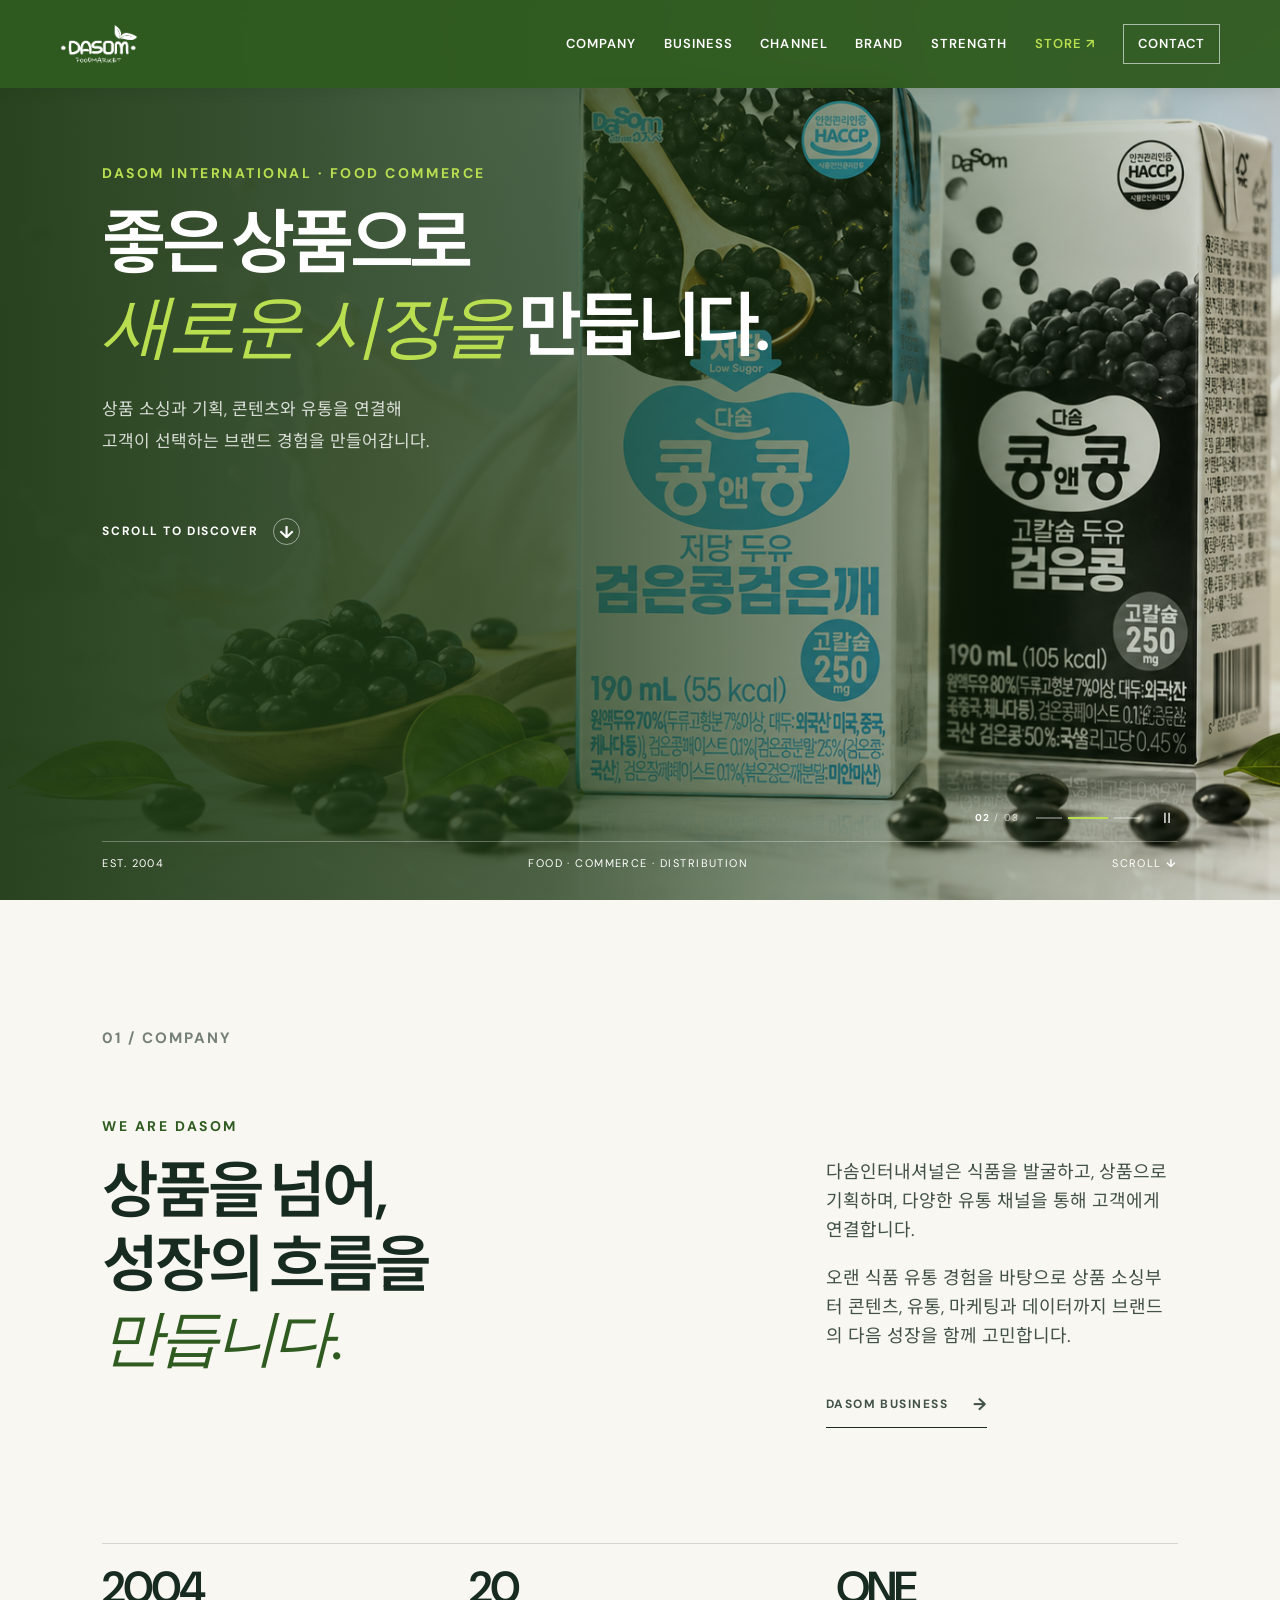
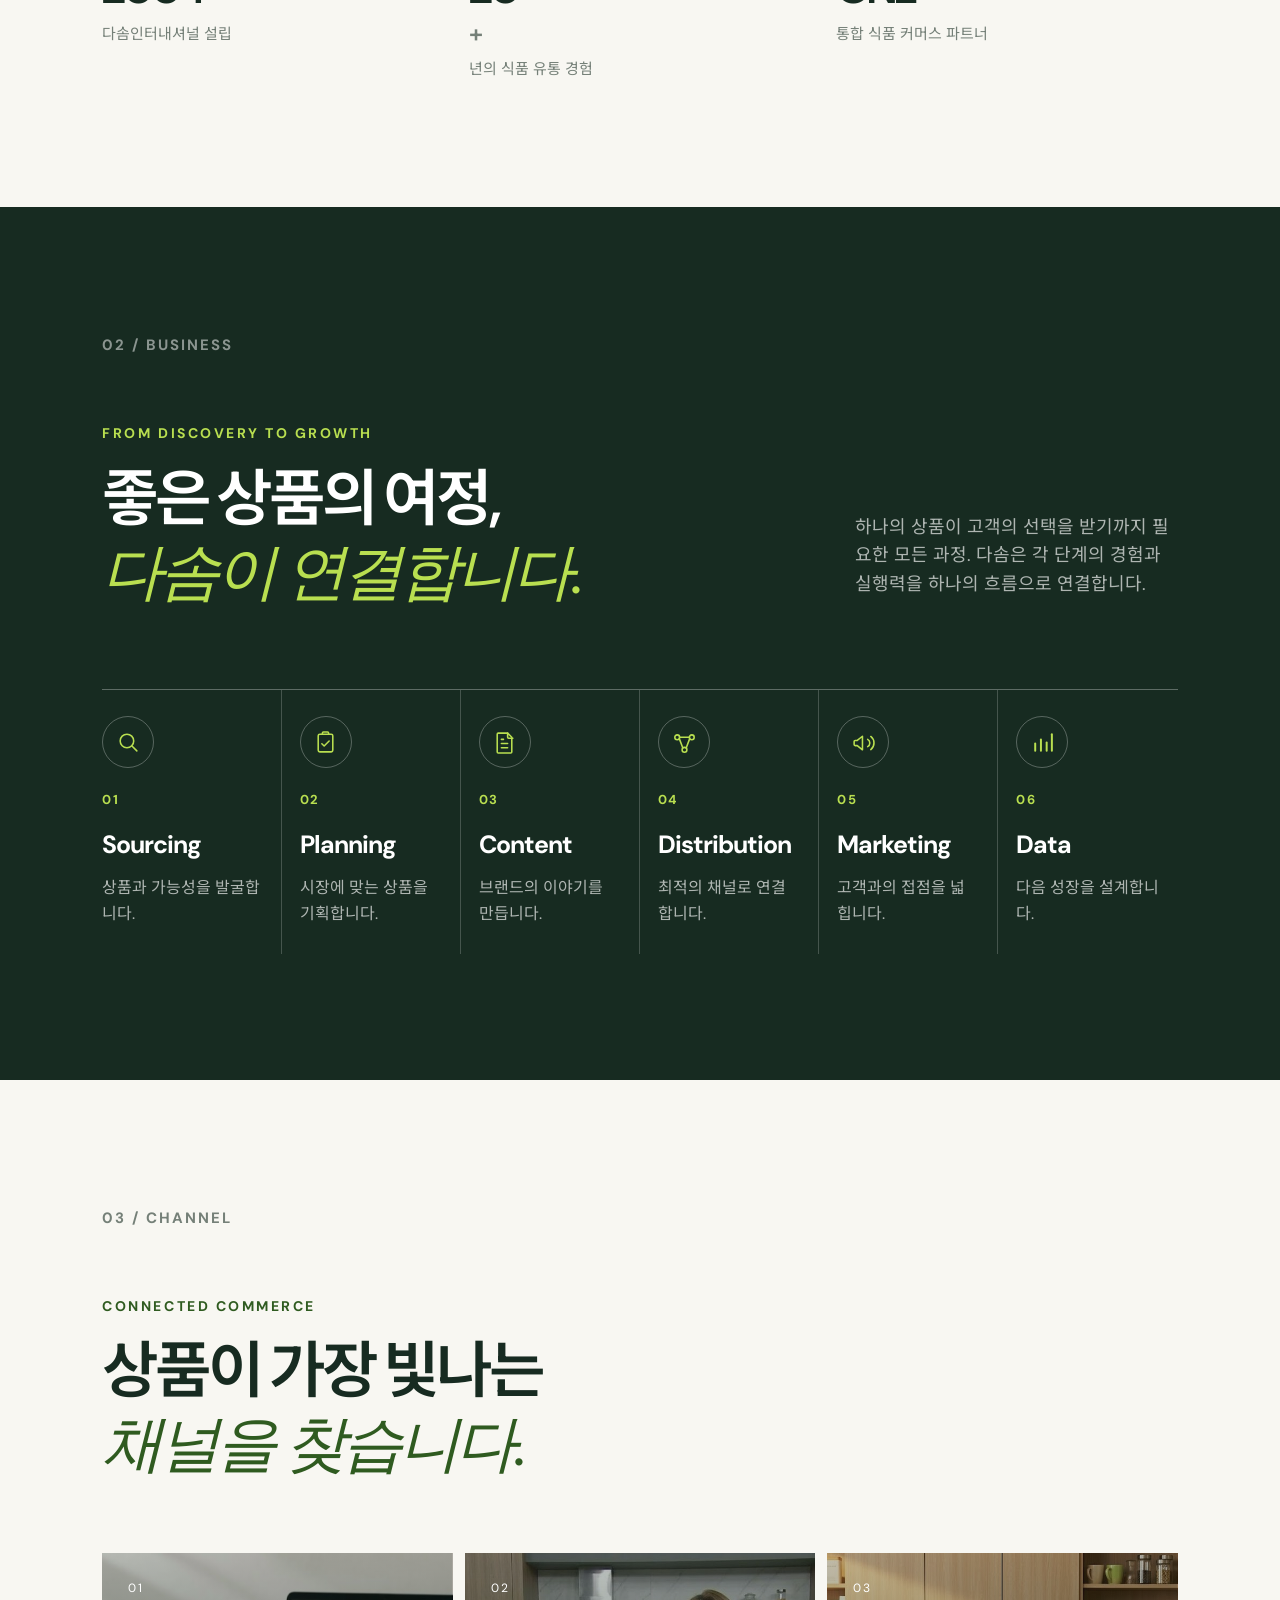
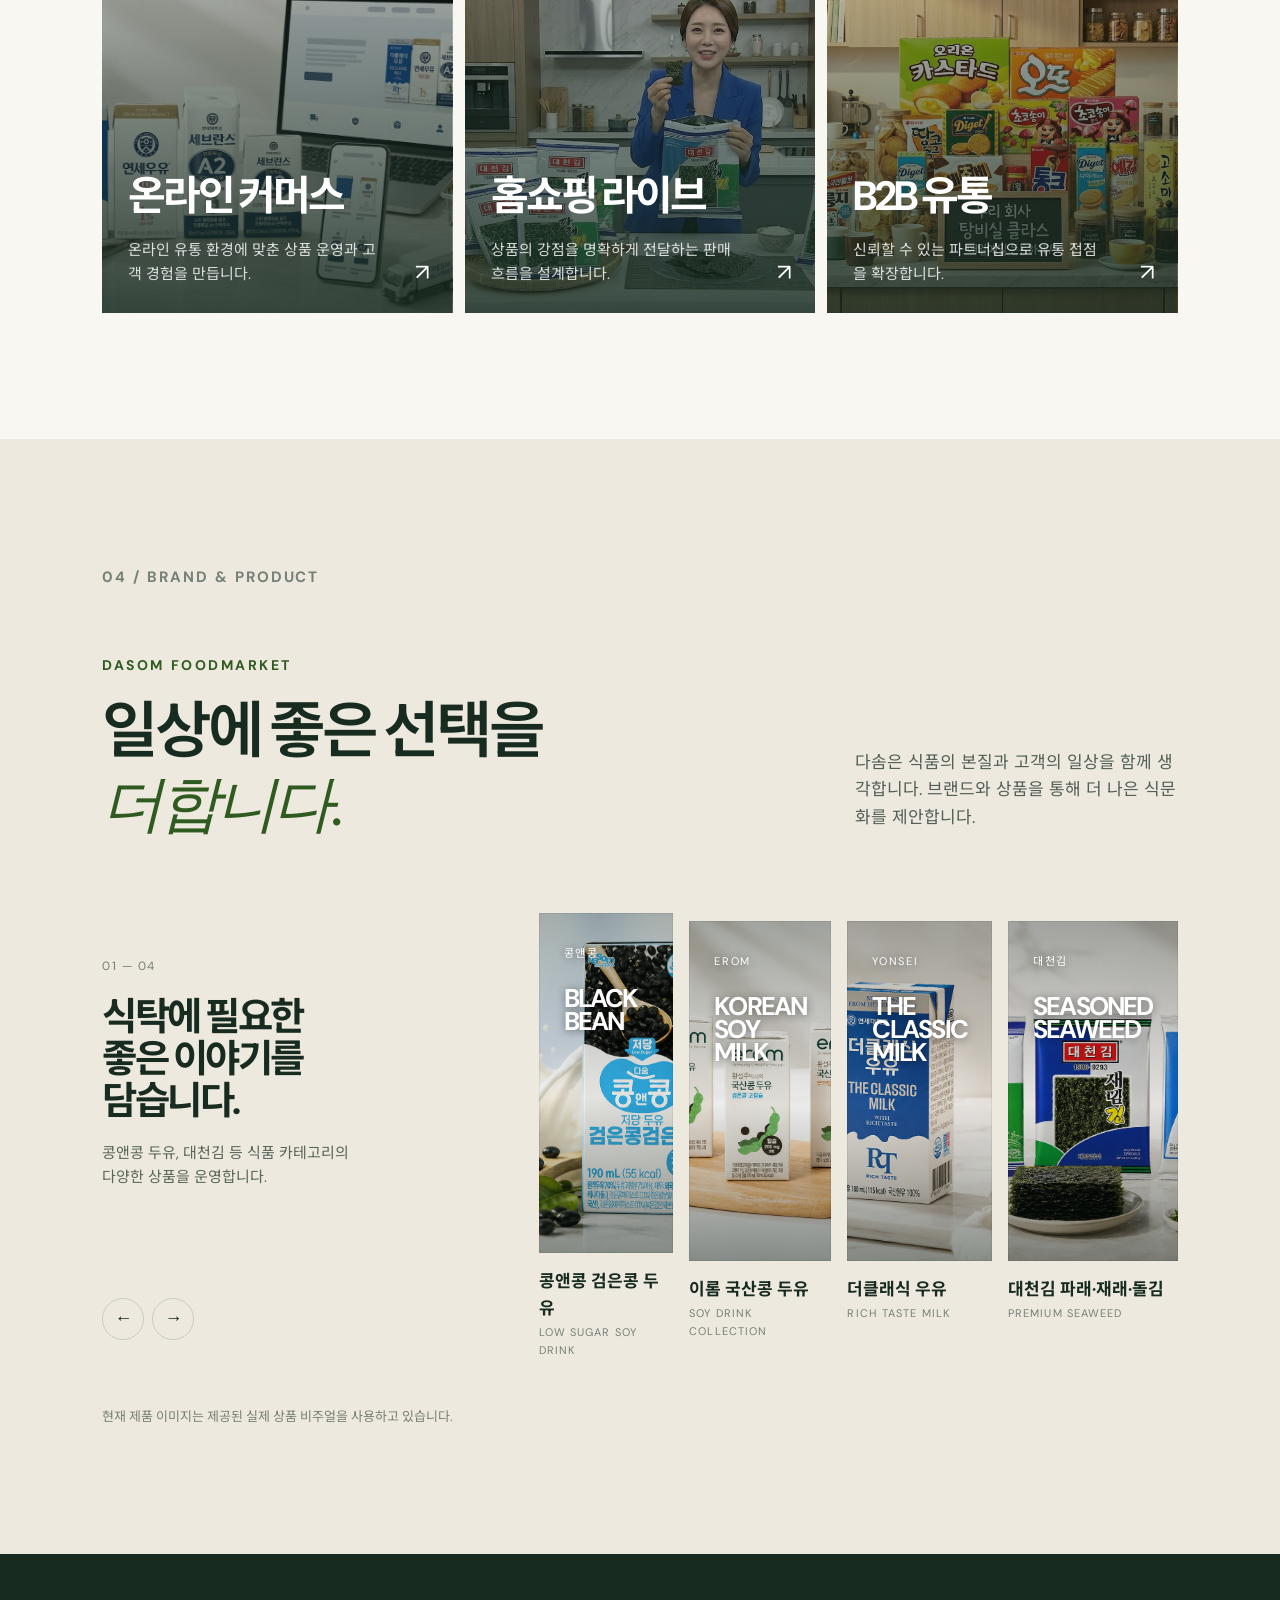
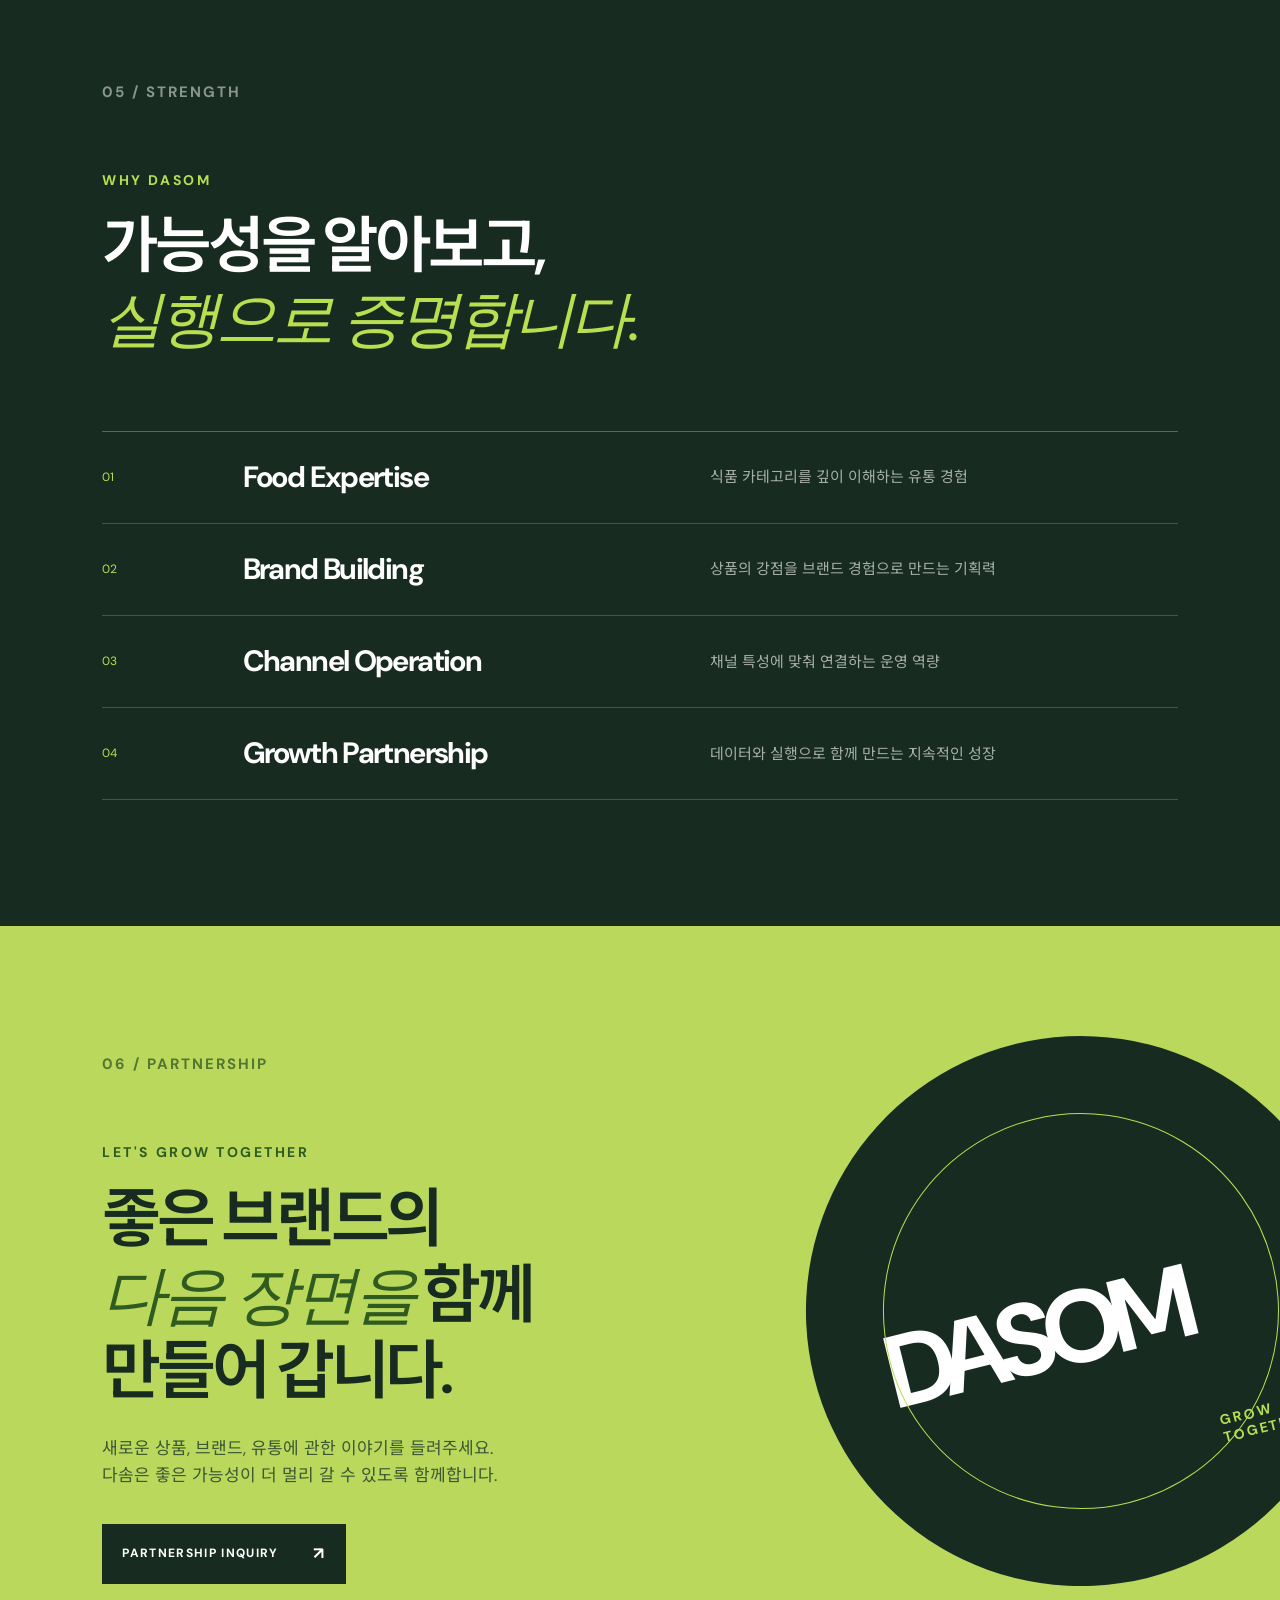
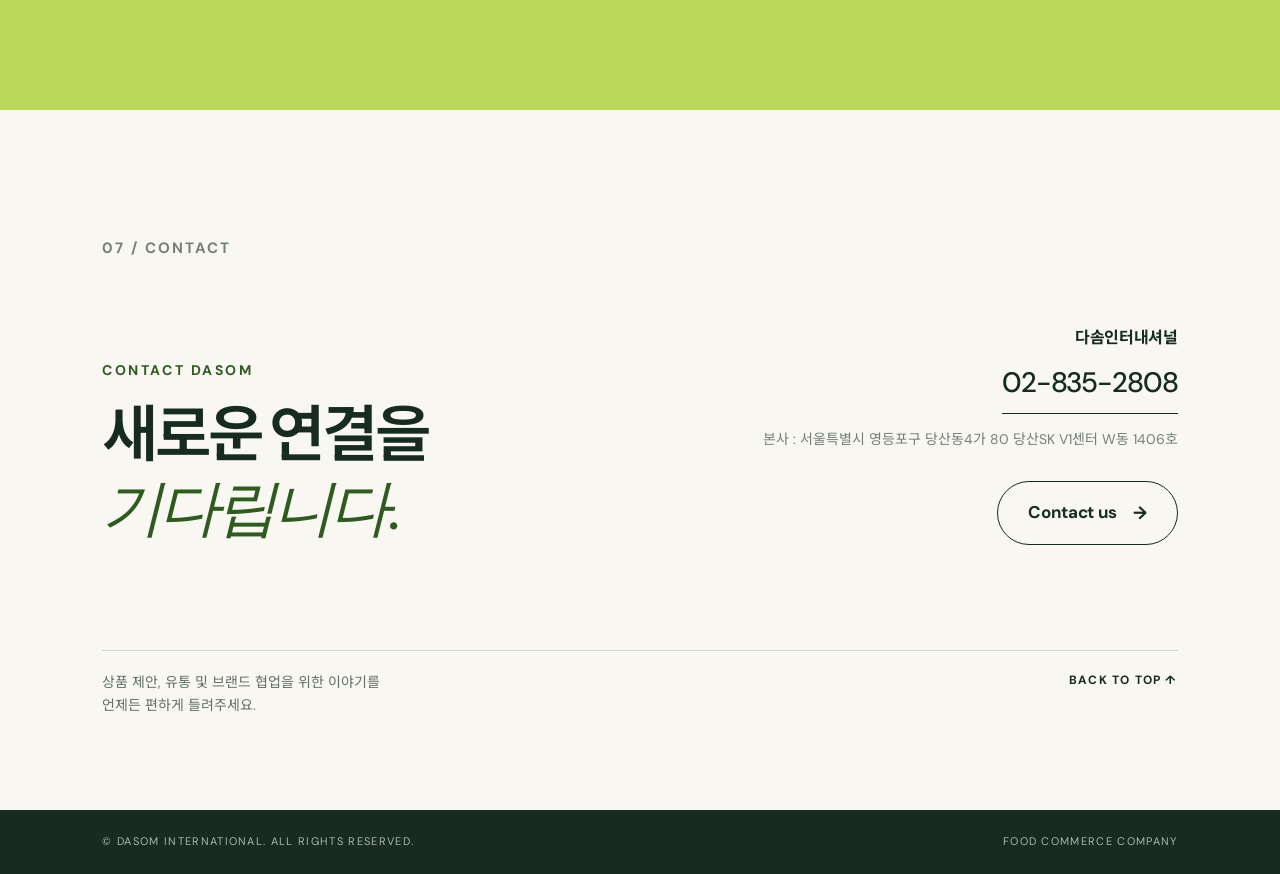
==== index.html @ e054a4c1 "Add files via upload" ====
<!doctype html>
<html lang="ko">
<head>
  <meta charset="utf-8">
  <meta name="viewport" content="width=device-width, initial-scale=1">
  <meta name="description" content="다솜인터내셔널 — 좋은 상품을 발견하고 더 큰 시장으로 연결합니다.">
  <title>DASOM INTERNATIONAL | Food Commerce</title>
  <link rel="preconnect" href="https://fonts.googleapis.com">
  <link rel="preconnect" href="https://fonts.gstatic.com" crossorigin>
  <link href="https://fonts.googleapis.com/css2?family=DM+Sans:wght@400;500;600;700&family=Noto+Sans+KR:wght@400;500;600;700;800&display=swap" rel="stylesheet">
  <link rel="stylesheet" href="styles.css">
  <link rel="stylesheet" href="header-fix.css">
</head>
<body>
  <a class="skip" href="#main">본문으로 바로가기</a>
  <header class="site-header" id="top">
    <a class="logo" href="#top" aria-label="DASOM FOODMARKET 홈">
      <img class="logo-img logo-default" src="assets/images/logo-white.png" alt="DASOM FOODMARKET">
      <img class="logo-img logo-scrolled" src="assets/images/logo-color.png" alt="DASOM FOODMARKET">
    </a>
    <button class="menu-toggle" aria-expanded="false" aria-controls="menu"><span></span><span></span><span></span><span class="sr-only">메뉴 열기</span></button>
    <nav id="menu" class="nav" aria-label="주요 메뉴">
      <a href="#company">COMPANY</a><a href="#business">BUSINESS</a><a href="#channel">CHANNEL</a><a href="#brand">BRAND</a><a href="#strength">STRENGTH</a><a href="https://smartstore.naver.com/dasomshop" target="_blank" rel="noopener noreferrer" class="nav-store">STORE ↗</a><a href="#contact" class="nav-contact">CONTACT</a>
    </nav>
  </header>

  <main id="main">
    <section class="hero" aria-labelledby="hero-title">
      <div class="hero-slides" aria-hidden="true">
        <div class="hero-slide active slide-one"></div>
        <div class="hero-slide slide-two"></div>
        <div class="hero-slide slide-three"></div>
      </div>
      <div class="hero-copy">
        <p class="eyebrow light">DASOM INTERNATIONAL · FOOD COMMERCE</p>
        <h1 id="hero-title">좋은 상품을 발견하고<br><em>더 큰 시장으로</em> 연결합니다.</h1>
        <p class="hero-description">상품의 가능성을 찾는 순간부터, 브랜드가 고객을 만나는 순간까지.<br>다솜인터내셔널은 식품 유통의 모든 과정을 함께 설계합니다.</p>
        <a class="round-link" href="#company">SCROLL TO DISCOVER <span>↓</span></a>
      </div>
<!--      
<div class="hero-visual" aria-hidden="true">
        <div class="sun"></div><div class="arch arch-one"></div><div class="arch arch-two"></div>
        <div class="package package-tall"><small>DASOM</small><strong>GOOD<br>FOOD</strong><i></i></div>
        <div class="package package-short"><small>FOOD MARKET</small><strong>DISCOVER<br>MORE</strong></div>
        <div class="leaf leaf-one"></div><div class="leaf leaf-two"></div>
      </div>

-->

      <div class="hero-footer"><span>EST. 2004</span><span>FOOD · COMMERCE · DISTRIBUTION</span><span>SCROLL <b>↓</b></span></div>
      <div class="hero-controls" aria-label="히어로 이미지 제어"><span class="hero-count"><b>01</b> / 03</span><div class="hero-dots"><button class="hero-dot active" aria-label="첫 번째 히어로 보기" aria-current="true"></button><button class="hero-dot" aria-label="두 번째 히어로 보기"></button><button class="hero-dot" aria-label="세 번째 히어로 보기"></button></div><button class="hero-pause" aria-label="자동 전환 일시정지">Ⅱ</button></div>
    </section>

    <section class="company section" id="company">
      <div class="section-label">01 / COMPANY</div>
      <div class="company-grid">
        <div><p class="eyebrow">WE ARE DASOM</p><h2>상품을 넘어,<br>성장의 흐름을<br><em>만듭니다.</em></h2></div>
        <div class="company-text"><p>다솜인터내셔널은 식품을 발굴하고, 상품으로 기획하며, 다양한 유통 채널을 통해 고객에게 연결합니다.</p><p>오랜 식품 유통 경험을 바탕으로 상품 소싱부터 콘텐츠, 유통, 마케팅과 데이터까지 브랜드의 다음 성장을 함께 고민합니다.</p><a class="text-link" href="#business">DASOM BUSINESS <span>→</span></a></div>
      </div>
      <div class="company-stats"><div><strong>2004</strong><span>다솜인터내셔널 설립</span></div><div><strong>20<span>+</span></strong><span>년의 식품 유통 경험</span></div><div><strong>ONE</strong><span>통합 식품 커머스 파트너</span></div></div>
    </section>

    <section class="business section dark" id="business">
      <div class="section-label">02 / BUSINESS</div>
      <div class="business-head"><div><p class="eyebrow light">FROM DISCOVERY TO GROWTH</p><h2>좋은 상품의 여정,<br><em>다솜이 연결합니다.</em></h2></div><p>하나의 상품이 고객의 선택을 받기까지 필요한 모든 과정. 다솜은 각 단계의 경험과 실행력을 하나의 흐름으로 연결합니다.</p></div>
      <div class="flow" aria-label="다솜의 사업 프로세스">
        <article><span class="flow-icon" aria-hidden="true"><svg viewBox="0 0 24 24" fill="none" stroke="currentColor" stroke-width="1.5" stroke-linecap="round" stroke-linejoin="round"><circle cx="10.5" cy="10.5" r="6.5"/><line x1="20" y1="20" x2="15.3" y2="15.3"/></svg></span><b>01</b><h3>Sourcing</h3><p>상품과 가능성을 발굴합니다.</p></article>
        <article><span class="flow-icon" aria-hidden="true"><svg viewBox="0 0 24 24" fill="none" stroke="currentColor" stroke-width="1.5" stroke-linecap="round" stroke-linejoin="round"><rect x="5" y="4" width="14" height="17" rx="1.5"/><path d="M9 4V3a1 1 0 0 1 1-1h4a1 1 0 0 1 1 1v1"/><path d="M8.5 13.2 10.7 15.4 15.5 10.6"/></svg></span><b>02</b><h3>Planning</h3><p>시장에 맞는 상품을 기획합니다.</p></article>
        <article><span class="flow-icon" aria-hidden="true"><svg viewBox="0 0 24 24" fill="none" stroke="currentColor" stroke-width="1.5" stroke-linecap="round" stroke-linejoin="round"><path d="M6 3h9l4 4v14a1 1 0 0 1-1 1H6a1 1 0 0 1-1-1V4a1 1 0 0 1 1-1z"/><path d="M15 3v4a1 1 0 0 0 1 1h4M9 13h6M9 17h6M9 9h2"/></svg></span><b>03</b><h3>Content</h3><p>브랜드의 이야기를 만듭니다.</p></article>
        <article><span class="flow-icon" aria-hidden="true"><svg viewBox="0 0 24 24" fill="none" stroke="currentColor" stroke-width="1.5" stroke-linecap="round" stroke-linejoin="round"><circle cx="5" cy="7" r="2.3"/><circle cx="19" cy="7" r="2.3"/><circle cx="12" cy="19" r="2.3"/><path d="M7 8.3 10.3 17M17 8.3 13.7 17M7.3 7h9.4"/></svg></span><b>04</b><h3>Distribution</h3><p>최적의 채널로 연결합니다.</p></article>
        <article><span class="flow-icon" aria-hidden="true"><svg viewBox="0 0 24 24" fill="none" stroke="currentColor" stroke-width="1.5" stroke-linecap="round" stroke-linejoin="round"><path d="M3 11v3a1 1 0 0 0 1 1h2l5 4V6L6 10H4a1 1 0 0 0-1 1z"/><path d="M16 9a4 4 0 0 1 0 7"/><path d="M19 6.2a8 8 0 0 1 0 12.6"/></svg></span><b>05</b><h3>Marketing</h3><p>고객과의 접점을 넓힙니다.</p></article>
        <article><span class="flow-icon" aria-hidden="true"><svg viewBox="0 0 24 24" fill="none" stroke="currentColor" stroke-width="1.9" stroke-linecap="round" stroke-linejoin="round"><line x1="5" y1="20" x2="5" y2="13"/><line x1="10.5" y1="20" x2="10.5" y2="9"/><line x1="16" y1="20" x2="16" y2="12"/><line x1="21" y1="20" x2="21" y2="4"/></svg></span><b>06</b><h3>Data</h3><p>다음 성장을 설계합니다.</p></article>
      </div>
    </section>

    <section class="channel section" id="channel">
      <div class="section-label">03 / CHANNEL</div>
      <div class="channel-intro"><p class="eyebrow">CONNECTED COMMERCE</p><h2>상품이 가장 빛나는<br><em>채널을 찾습니다.</em></h2></div>
      <div class="channel-grid"><article class="channel-card card-green"><span>01</span><h3>온라인 커머스</h3><p>온라인 유통 환경에 맞춘 상품 운영과 고객 경험을 만듭니다.</p><i>↗</i></article><article class="channel-card card-cream"><span>02</span><h3>홈쇼핑 라이브</h3><p>상품의 강점을 명확하게 전달하는 판매 흐름을 설계합니다.</p><i>↗</i></article><article class="channel-card card-ink"><span>03</span><h3>B2B 유통</h3><p>신뢰할 수 있는 파트너십으로 유통 접점을 확장합니다.</p><i>↗</i></article></div>
    </section>

    <section class="brand section" id="brand">
      <div class="section-label">04 / BRAND & PRODUCT</div>
      <div class="brand-heading"><div><p class="eyebrow">DASOM FOODMARKET</p><h2>일상에 좋은 선택을<br><em>더합니다.</em></h2></div><p>다솜은 식품의 본질과 고객의 일상을 함께 생각합니다. 브랜드와 상품을 통해 더 나은 식문화를 제안합니다.</p></div>
      <div class="product-stage">
        <div class="product-copy"><span class="product-number">01 — 04</span><h3>식탁에 필요한<br>좋은 이야기를<br>담습니다.</h3><p>콩앤콩 두유, 대천김 등 식품 카테고리의 다양한 상품을 운영합니다.</p><a class="store-link" href="https://smartstore.naver.com/dasomshop" target="_blank" rel="noopener noreferrer">다솜 스마트스토어 바로가기 <span>↗</span></a><div class="stage-controls"><button class="stage-prev" aria-label="이전 상품">←</button><button class="stage-next" aria-label="다음 상품">→</button></div></div>
        <div class="products" aria-live="polite"><article class="product-item active"><div class="product-art soy"><span>콩앤콩</span><b>BLACK<br>BEAN</b><i></i></div><h4>콩앤콩 검은콩 두유</h4><p>LOW SUGAR SOY DRINK</p></article><article class="product-item"><div class="product-art erom-product"><span>EROM</span><b>KOREAN<br>SOY MILK</b><i></i></div><h4>이롬 국산콩 두유</h4><p>SOY DRINK COLLECTION</p></article><article class="product-item"><div class="product-art milk-product"><span>YONSEI</span><b>THE<br>CLASSIC MILK</b><i></i></div><h4>더클래식 우유</h4><p>RICH TASTE MILK</p></article><article class="product-item"><div class="product-art gim-product"><span>대천김</span><b>SEASONED<br>SEAWEED</b><i></i></div><h4>대천김 파래·재래·돌김</h4><p>PREMIUM SEAWEED</p></article></div>
      </div>
      <p class="asset-note">현재 제품 이미지는 제공된 실제 상품 비주얼을 사용하고 있습니다.</p>
    </section>

    <section class="strength section dark" id="strength">
      <div class="section-label">05 / STRENGTH</div>
      <div class="strength-top"><p class="eyebrow light">WHY DASOM</p><h2>가능성을 알아보고,<br><em>실행으로 증명합니다.</em></h2></div>
      <div class="strength-list"><article><span>01</span><h3>Food Expertise</h3><p>식품 카테고리를 깊이 이해하는 유통 경험</p></article><article><span>02</span><h3>Brand Building</h3><p>상품의 강점을 브랜드 경험으로 만드는 기획력</p></article><article><span>03</span><h3>Channel Operation</h3><p>채널 특성에 맞춰 연결하는 운영 역량</p></article><article><span>04</span><h3>Growth Partnership</h3><p>데이터와 실행으로 함께 만드는 지속적인 성장</p></article></div>
    </section>

    <section class="partnership section" id="partnership">
      <div class="section-label">06 / PARTNERSHIP</div>
      <div class="partnership-inner"><p class="eyebrow">LET'S GROW TOGETHER</p><h2>좋은 브랜드의<br><em>다음 장면을</em> 함께<br>만들어 갑니다.</h2><p>새로운 상품, 브랜드, 유통에 관한 이야기를 들려주세요.<br>다솜은 좋은 가능성이 더 멀리 갈 수 있도록 함께합니다.</p><a class="button" href="contact.html">PARTNERSHIP INQUIRY <span>↗</span></a></div>
      <div class="partner-orb" aria-hidden="true"><span>DASOM</span><i></i><b>GROW<br>TOGETHER</b></div>
    </section>

    <section class="contact section" id="contact">
      <div class="section-label">07 / CONTACT</div>
      <div class="contact-main"><div><p class="eyebrow">CONTACT DASOM</p><h2>새로운 연결을<br><em>기다립니다.</em></h2></div><div class="contact-details"><p class="contact-company">다솜인터내셔널</p><a class="contact-email" href="tel:0283528808">02-835-2808</a><p class="contact-address">본사 : 서울특별시 영등포구 당산동4가 80 당산SK V1센터 W동 1406호</p><a href="contact.html" class="contact-cta">Contact us <span>→</span></a></div></div>
      <div class="contact-bottom"><p>상품 제안, 유통 및 브랜드 협업을 위한 이야기를<br>언제든 편하게 들려주세요.</p><a href="#top" class="back-top">BACK TO TOP ↑</a></div>
    </section>
  </main>
  <footer><span>© DASOM INTERNATIONAL. ALL RIGHTS RESERVED.</span><span>FOOD COMMERCE COMPANY</span></footer>
  <script src="script.js"></script>
</body>
</html>
---- styles.css ----
:root {
  --ink: #172b21;
  --green: #2f5b20;
  --lime: #b9df50;
  --sand: #ede8dc;
  --paper: #f8f7f2;
  --cream: #d9d0b9;
  --muted: #758078;
  --line: rgba(23,43,33,.16);
  --font: 'DM Sans','Noto Sans KR',sans-serif
}
* {
  box-sizing: border-box
}
html {
  scroll-behavior: smooth
}
body {
  margin: 0;
  background: var(--paper);
  color: var(--ink);
  font-family: var(--font);
  font-size: 17px;
  line-height: 1.6
}
a {
  color: inherit;
  text-decoration: none
}
.skip {
  position: fixed;
  left: -999px
}
.skip:focus {
  left: 12px;
  top: 12px;
  z-index: 100;
  background: #fff;
  padding: 10px
}
.site-header {
  height: 88px;
  display: flex;
  align-items: center;
  justify-content: space-between;
  padding: 0 4.7vw;
  position: absolute;
  z-index: 20;
  width: 100%;
  color: #fff
}
.logo {
  display: flex;
  gap: 9px;
  align-items: center;
  font-size: 11px;
  line-height: 1.05;
  letter-spacing: .15em;
  font-weight: 600
}
.logo b {
  font-size: 8px;
  letter-spacing: .16em
}
.logo-mark {
  display: grid;
  place-items: center;
  width: 30px;
  height: 30px;
  border: 1px solid currentColor;
  border-radius: 50%;
  font-size: 16px;
  font-family: Georgia,serif
}
.nav {
  display: flex;
  align-items: center;
  gap: 2.15vw;
  font-size: 13px;
  letter-spacing: .08em;
  font-weight: 600
}
.nav a {
  transition: opacity .2s
}
.nav a:hover {
  opacity: .6
}
.nav-contact {
  padding: 9px 14px;
  border: 1px solid rgba(255,255,255,.6)
}
.menu-toggle {
  display: none
}
.hero {
  min-height: 760px;
  height: 100vh;
  max-height: 930px;
  background: var(--green);
  color: #fff;
  position: relative;
  overflow: hidden;
  padding: clamp(130px,18vh,170px) 8vw 88px
}
.hero-copy {
  position: relative;
  z-index: 2
}
.eyebrow {
  font-size: 14px;
  letter-spacing: .18em;
  font-weight: 700;
  margin: 0 0 18px;
  color: var(--green)
}
.eyebrow.light {
  color: var(--lime)
}
h1,h2,h3,h4,p {
  margin-top: 0
}
h1 {
  font-size: clamp(46px,5.45vw,82px);
  line-height: 1.19;
  letter-spacing: -.065em;
  font-weight: 600;
  margin: 0 0 26px
}
h1 em,h2 em {
  font-family: Georgia,'Noto Serif KR',serif;
  font-weight: 400
}
h1 em {
  color: var(--lime)
}
.hero-description {
  font-size: 17px;
  line-height: 1.85;
  color: rgba(255,255,255,.8)
}
.round-link {
  display: inline-flex;
  gap: 15px;
  align-items: center;
  margin-top: 44px;
  font-size: 12px;
  letter-spacing: .13em;
  font-weight: 700
}
.round-link span {
  border: 1px solid rgba(255,255,255,.5);
  border-radius: 50%;
  width: 27px;
  height: 27px;
  display: grid;
  place-items: center;
  font-size: 17px
}
.hero-visual {
  position: absolute;
  width: min(55vw,760px);
  height: 100%;
  right: 1vw;
  top: 0
}
.sun {
  position: absolute;
  width: min(28vw,410px);
  aspect-ratio: 1;
  border-radius: 50%;
  background: var(--lime);
  right: 8%;
  top: 18%
}
.arch {
  position: absolute;
  border: 1px solid rgba(255,255,255,.22);
  width: min(44vw,600px);
  height: min(44vw,600px);
  border-radius: 50%;
  right: -7%;
  top: 21%
}
.arch-two {
  width: min(31vw,430px);
  height: min(31vw,430px);
  right: 2%;
  top: 29%
}
.package {
  position: absolute;
  color: var(--ink);
  box-shadow: 20px 30px 45px rgba(10,30,19,.22);
  z-index: 3;
  transform: rotate(-7deg);
  overflow: hidden
}
.package small {
  display: block;
  font-size: 10px;
  letter-spacing: .12em;
  margin-bottom: 35px
}
.package strong {
  font-size: clamp(23px,2.4vw,38px);
  line-height: .92;
  letter-spacing: -.06em
}
.package-tall {
  width: clamp(160px,20vw,275px);
  height: clamp(290px,38vw,470px);
  background: #f3ebd8;
  right: 24%;
  top: 28%;
  padding: 32px;
  display: flex;
  flex-direction: column
}
.package-tall i {
  width: 160%;
  height: 34%;
  background: var(--lime);
  border-radius: 50%;
  position: absolute;
  bottom: -15%;
  left: -23%
}
.package-short {
  background: #d7bd86;
  width: clamp(150px,17vw,235px);
  height: clamp(190px,24vw,310px);
  right: 1%;
  bottom: 8%;
  padding: 24px;
  transform: rotate(10deg)
}
.leaf {
  position: absolute;
  background: #1f3d15;
  width: 110px;
  height: 55px;
  border-radius: 100% 0 100% 0;
  z-index: 4
}
.leaf-one {
  right: 42%;
  bottom: 15%;
  transform: rotate(15deg)
}
.leaf-two {
  right: 8%;
  top: 21%;
  transform: rotate(145deg);
  width: 75px;
  height: 38px
}
.hero-footer {
  position: absolute;
  left: 8vw;
  right: 8vw;
  bottom: 27px;
  display: flex;
  justify-content: space-between;
  border-top: 1px solid rgba(255,255,255,.3);
  padding-top: 13px;
  font-size: 11px;
  letter-spacing: .13em;
  z-index: 5
}
.section {
  padding: 126px 8vw;
  position: relative
}
.section-label {
  font-size: 15px;
  letter-spacing: .13em;
  font-weight: 700;
  color: var(--muted);
  margin-bottom: 65px
}
.company-grid {
  display: grid;
  grid-template-columns: 1.1fr .65fr;
  gap: 10vw
}
.company h2,.business h2,.channel h2,.brand h2,.strength h2,.partnership h2,.contact h2 {
  font-size: clamp(42px,4.8vw,68px);
  line-height: 1.19;
  letter-spacing: -.065em;
  margin-bottom: 0;
  font-weight: 600
}
.company h2 em,.channel h2 em,.brand h2 em,.strength h2 em,.partnership h2 em,.contact h2 em {
  color: var(--green)
}
.company-text {
  padding-top: 43px;
  font-size: 18px;
  color: #435248
}
.company-text p {
  margin-bottom: 20px
}
.text-link {
  display: inline-flex;
  align-items: center;
  gap: 25px;
  margin-top: 20px;
  border-bottom: 1px solid var(--ink);
  padding-bottom: 9px;
  font-size: 12px;
  font-weight: 700;
  letter-spacing: .12em
}
.text-link span {
  font-size: 17px
}
.company-stats {
  display: grid;
  grid-template-columns: repeat(3,1fr);
  border-top: 1px solid var(--line);
  margin-top: 115px;
  padding-top: 22px;
  gap: 25px
}
.company-stats strong {
  display: block;
  font-size: clamp(32px,3.5vw,49px);
  letter-spacing: -.07em;
  line-height: 1;
  font-weight: 600
}
.company-stats strong span {
  font-size: .55em
}
.company-stats span {
  display: block;
  margin-top: 11px;
  color: var(--muted);
  font-size: 15px
}
.dark {
  background: var(--ink);
  color: #fff
}
.dark .section-label {
  color: rgba(255,255,255,.5)
}
.business-head {
  display: flex;
  justify-content: space-between;
  align-items: flex-end
}
.business h2,.strength h2 {
  color: #fff
}
.business h2 em,.strength h2 em {
  color: var(--lime)
}
.business-head>p {
  width: 30%;
  color: rgba(255,255,255,.65);
  margin: 0 0 10px;
  font-size: 18px
}
.flow {
  display: grid;
  grid-template-columns: repeat(6,1fr);
  margin-top: 80px;
  border-top: 1px solid rgba(255,255,255,.3)
}
.flow article {
  padding: 26px 18px 10px 0;
  border-right: 1px solid rgba(255,255,255,.2);
  min-height: 240px
}
.flow article+article {
  padding-left: 18px
}
.flow article:last-child {
  border: 0
}
.flow-icon {
  display: flex;
  align-items: center;
  justify-content: center;
  width: 52px;
  height: 52px;
  border: 1px solid rgba(255,255,255,.28);
  border-radius: 50%;
  color: var(--lime)
}
.flow-icon svg {
  width: 25px;
  height: 25px
}
.flow b {
  display: block;
  font-size: 13px;
  color: var(--lime);
  letter-spacing: .1em;
  margin-top: 22px
}
.flow h3 {
  font-size: 25px;
  margin: 14px 0 10px;
  letter-spacing: -.04em
}
.flow p {
  font-size: 16px;
  color: rgba(255,255,255,.65);
  line-height: 1.65
}
.channel-intro {
  margin-left: 0;
  }
.channel-grid {
  display: grid;
  grid-template-columns: 1fr 1fr 1fr;
  gap: 12px;
  margin-top: 72px
}
.channel-card {
  min-height: 360px;
  padding: 26px;
  display: flex;
  flex-direction: column;
  position: relative
}
.channel-card span {
  font-size: 12px;
  letter-spacing: .15em
}
.channel-card h3 {
  font-size: clamp(31px,3.2vw,44px);
  line-height: .94;
  letter-spacing: -.075em;
  margin: auto 0 22px
}
.channel-card p {
  font-size: 15px;
  line-height: 1.65;
  width: 85%;
  margin-bottom: 0
}
.channel-card i {
  font-style: normal;
  position: absolute;
  right: 24px;
  bottom: 22px;
  font-size: 23px
}
.card-green {
  background: var(--green);
  color: #fff
}
.card-cream {
  background: #d8caa9
}
.card-ink {
  background: #a8c4a0
}
.brand {
  background: #eee9de
}
.brand-heading {
  display: flex;
  justify-content: space-between;
  align-items: flex-end
}
.brand-heading>p {
  width: 30%;
  margin: 0 0 10px;
  color: #526058
}
.product-stage {
  display: grid;
  grid-template-columns: .72fr 1.28fr;
  gap: 6vw;
  margin-top: 80px
}
.product-copy {
  padding-top: 30px
}
.product-number {
  font-size: 12px;
  letter-spacing: .12em;
  color: var(--muted)
}
.product-copy h3 {
  font-size: clamp(29px,3vw,42px);
  letter-spacing: -.065em;
  line-height: 1.1;
  margin: 18px 0
}
.product-copy p {
  color: #59665c;
  font-size: 15px;
  max-width: 260px
}
.stage-controls {
  display: flex;
  gap: 8px;
  margin-top: 42px
}
.stage-controls button {
  background: transparent;
  border: 1px solid var(--line);
  width: 42px;
  height: 42px;
  border-radius: 50%;
  color: var(--ink);
  cursor: pointer;
  font-size: 18px
}
.products {
  display: grid;
  grid-template-columns: repeat(4,1fr);
  gap: 16px;
  align-items: start
}
.product-item {
  transition: opacity .3s,transform .3s
}
.product-art {
  height: 340px;
  padding: 25px;
  position: relative;
  overflow: hidden;
  box-shadow: inset 0 0 0 1px rgba(23,43,33,.08)
}
.product-art span {
  font-size: 11px;
  letter-spacing: .15em;
  position: relative;
  z-index: 2
}
.product-art b {
  display: block;
  position: relative;
  z-index: 2;
  font-size: clamp(20px,2vw,28px);
  letter-spacing: -.07em;
  line-height: .9;
  margin-top: 22px
}
.product-art i {
  position: absolute;
  width: 150%;
  aspect-ratio: 1;
  border-radius: 50%;
  bottom: -28%;
  left: -25%
}
.soy {
  background: #e9e2d2;
  color: #422a1a
}
.soy i {
  background: #4d2a1f
}
.seaweed {
  background: #d4e0bb;
  color: #173e29
}
.seaweed i {
  background: #2f5b20
}
.nut {
  background: #d5b37a;
  color: #4b3217
}
.nut i {
  background: #f3e5c6
}
.product-item h4 {
  font-size: 17px;
  margin: 15px 0 2px
}
.product-item p {
  font-size: 11px;
  letter-spacing: .1em;
  color: var(--muted);
  margin: 0
}
.asset-note {
  font-size: 13px;
  color: #778078;
  margin: 40px 0 0
}
.asset-note code {
  font-family: monospace
}
.strength-top {
  margin-left: 0
}
.strength-list {
  margin-top: 75px;
  border-top: 1px solid rgba(255,255,255,.28)
}
.strength-list article {
  display: grid;
  grid-template-columns: .3fr 1fr 1fr;
  align-items: center;
  padding: 22px 0;
  border-bottom: 1px solid rgba(255,255,255,.2)
}
.strength-list span {
  color: var(--lime);
  font-size: 12px
}
.strength-list h3 {
  font-size: clamp(24px,2.3vw,32px);
  margin: 0;
  letter-spacing: -.055em
}
.strength-list p {
  margin: 0;
  color: rgba(255,255,255,.62);
  font-size: 15px
}
.partnership {
  overflow: hidden;
  min-height: 680px;
  background: #b9d85c;
  padding-right: 45%;
  }
.partnership .section-label {
  color: #547630
}
.partnership-inner {
  position: relative;
  z-index: 2
}
.partnership h2 {
  font-size: clamp(46px,5vw,72px)
}
.partnership h2 em {
  color: #2f5b20
}
.partnership-inner>p:last-of-type {
  margin: 25px 0 35px;
  color: #3d5834
}
.button {
  display: inline-flex;
  gap: 35px;
  align-items: center;
  background: var(--ink);
  color: #fff;
  padding: 16px 20px;
  font-size: 12px;
  letter-spacing: .11em;
  font-weight: 700
}
.button span {
  font-size: 17px
}
.partner-orb {
  position: absolute;
  width: clamp(360px,43vw,650px);
  aspect-ratio: 1;
  right: -6%;
  top: 14%;
  border-radius: 50%;
  background: var(--ink);
  color: #fff;
  transform: rotate(-14deg)
}
.partner-orb span {
  font-size: clamp(55px,8vw,120px);
  letter-spacing: -.1em;
  position: absolute;
  top: 38%;
  left: 13%;
  font-weight: 700
}
.partner-orb i {
  position: absolute;
  border: 1px solid var(--lime);
  width: 72%;
  aspect-ratio: 1;
  border-radius: 50%;
  top: 14%;
  left: 14%
}
.partner-orb b {
  position: absolute;
  color: var(--lime);
  font-size: 14px;
  letter-spacing: .15em;
  right: 14%;
  bottom: 20%;
  line-height: 1.2
}
.contact {
  padding-bottom: 80px
}
.contact-main {
  display: flex;
  justify-content: space-between;
  align-items: flex-end
}
.contact-details {
  text-align: right
}
.contact-company {
  font-size: 16px;
  font-weight: 700;
  letter-spacing: -.02em;
  margin: 0 0 10px
}
.contact-company span {
  font-weight: 500;
  color: var(--muted)
}
.contact-email {
  display: inline-block;
  font-size: clamp(20px,2.2vw,30px);
  font-weight: 500;
  letter-spacing: -.04em;
  border-bottom: 1px solid var(--ink);
  padding-bottom: 8px
}
.contact-email span {
  margin-left: 14px
}
.contact-address {
  font-size: 14px;
  color: var(--muted);
  margin: 14px 0 0
}
.contact-cta {
  display: inline-flex;
  align-items: center;
  gap: 16px;
  margin-top: 30px;
  padding: 17px 30px;
  border: 1.5px solid var(--ink);
  border-radius: 999px;
  font-size: 17px;
  font-weight: 700;
  letter-spacing: -.01em;
  transition: background .2s, color .2s
}
.contact-cta span {
  font-size: 18px
}
.contact-cta:hover {
  background: var(--ink);
  color: #fff
}
.contact-bottom {
  display: flex;
  justify-content: space-between;
  border-top: 1px solid var(--line);
  padding-top: 20px;
  margin-top: 105px;
  font-size: 14px;
  color: #637067
}
.back-top {
  font-size: 12px;
  letter-spacing: .1em;
  font-weight: 700;
  color: var(--ink)
}
footer {
  display: flex;
  justify-content: space-between;
  padding: 23px 8vw;
  background: var(--ink);
  color: rgba(255,255,255,.65);
  font-size: 11px;
  letter-spacing: .12em
}

@media(max-width:760px) {
  .site-header {
    height: 70px;
    padding: 0 6vw
  }
  .nav {
    position: absolute;
    left: 0;
    right: 0;
    top: 70px;
    background: var(--ink);
    display: none;
    padding: 18px 6vw 25px;
    flex-direction: column;
    align-items: flex-start;
    gap: 15px
  }
  .nav.open {
    display: flex
  }
  .nav-contact {
    padding: 0;
    border: 0
  }
  .menu-toggle {
    display: flex;
    gap: 4px;
    flex-direction: column;
    border: 0;
    background: transparent;
    padding: 8px;
    color: #fff
  }
  .menu-toggle span:not(.sr-only) {
    width: 22px;
    height: 1px;
    background: currentColor
  }
  .hero {
    min-height: 700px;
    height: 760px;
    max-height: none;
    padding: 132px 6vw 70px
  }
  .hero h1 {
    font-size: 44px
  }
  .hero-description {
    font-size: 15px;
    max-width: 275px
  }
  .hero-visual {
    width: 96vw;
    right: -29vw;
    opacity: .96
  }
  .sun {
    width: 270px;
    right: 20%;
    top: 40%
  }
  .arch {
    width: 410px;
    height: 410px;
    right: -6%;
    top: 41%
  }
  .arch-two {
    width: 295px;
    height: 295px;
    right: 6%;
    top: 48%
  }
  .package-tall {
    width: 174px;
    height: 287px;
    right: 25%;
    top: 47%;
    padding: 24px
  }
  .package-tall small {
    margin-bottom: 23px
  }
  .package-short {
    width: 130px;
    height: 190px;
    bottom: 4%;
    right: 2%;
    padding: 18px
  }
  .leaf-one {
    bottom: 11%;
    right: 45%
  }
  .hero-footer span:nth-child(2) {
    display: none
  }
  .section {
    padding: 85px 6vw
  }
  .section-label {
    font-size: 13px;
    margin-bottom: 42px
  }
  .company-grid,.brand-heading,.business-head,.contact-main {
    display: block
  }
  .company h2,.business h2,.channel h2,.brand h2,.strength h2,.partnership h2,.contact h2 {
    font-size: 42px
  }
  .company-text {
    padding-top: 30px;
    font-size: 16px
  }
  .company-stats {
    margin-top: 65px;
    grid-template-columns: 1fr;
    gap: 20px
  }
  .company-stats div {
    border-bottom: 1px solid var(--line);
    padding-bottom: 17px
  }
  .business-head>p,.brand-heading>p {
    width: auto;
    margin: 30px 0 0;
    font-size: 15px
  }
  .flow {
    grid-template-columns: repeat(2,1fr);
    margin-top: 52px
  }
  .flow article {
    min-height: 150px;
    padding: 18px 12px 10px 0
  }
  .flow article:nth-child(2n) {
    border-right: 0;
    padding-left: 14px
  }
  .flow article+article {
    padding-left: 14px
  }
  .channel-intro,.strength-top {
    margin-left: 0
  }
  .channel-grid {
    grid-template-columns: 1fr;
    margin-top: 43px
  }
  .channel-card {
    min-height: 235px
  }
  .product-stage {
    grid-template-columns: 1fr;
    gap: 25px;
    margin-top: 48px
  }
  .product-copy {
    padding-top: 0
  }
  .stage-controls {
    margin-top: 22px
  }
  .products {
    grid-template-columns: 1fr;
    gap: 10px
  }
  .product-art {
    height: 300px;
    padding: 18px
  }
  .asset-note {
    line-height: 1.7
  }
  .strength-list {
    margin-top: 50px
  }
  .strength-list article {
    grid-template-columns: 35px 1fr;
    padding: 19px 0
  }
  .strength-list p {
    grid-column: 2;
    margin-top: 6px;
    font-size: 14px
  }
  .partnership {
    padding-right: 6vw;
    min-height: 650px
  }
  .partnership-inner {
    max-width: 360px
  }
  .partner-orb {
    width: 380px;
    right: -145px;
    top: auto;
    bottom: -133px;
    opacity: .95
  }
  .partner-orb span {
    font-size: 70px;
    top: 27%;
    left: 12%
  }
  .contact-details {
    text-align: left;
    margin-top: 38px
  }
  .contact-email {
    display: inline-block;
    margin-top: 0;
    font-size: 20px
  }
  .contact-bottom {
    display: block;
    margin-top: 65px
  }
  .back-top {
    display: block;
    margin-top: 25px
  }
  footer {
    padding: 20px 6vw;
    display: block;
    line-height: 1.9
  }
  footer span {
    display: block
  }
  .sr-only {
    position: absolute;
    width: 1px;
    height: 1px;
    overflow: hidden;
    clip: rect(0,0,0,0)
  }
  }
---- header-fix.css ----
/* Fixed navigation: loaded after styles.css to keep the header readable on every section. */
.site-header {
  position: fixed;
  top: 0;
  left: 0;
  background: rgba(47, 91, 32, .96);
  box-shadow: 0 2px 14px rgba(23, 43, 33, .12);
  backdrop-filter: blur(10px);
}

.site-header.scrolled {
  background: rgba(248, 247, 242, .97);
  color: var(--ink);
}

.logo { gap: 0; }
.logo-img { height: 40px; width: auto; display: block; }
.logo-scrolled { display: none; }
.site-header.scrolled .logo-default { display: none; }
.site-header.scrolled .logo-scrolled { display: block; }

.site-header.scrolled .nav-contact { border-color: var(--ink); }
.nav-store { color: var(--lime); }
.site-header.scrolled .nav-store { color: var(--green); }
.store-link { display:inline-flex; align-items:center; gap:18px; margin-top:20px; padding-bottom:7px; border-bottom:1px solid var(--ink); font-size:10px; font-weight:700; letter-spacing:.08em; }
.store-link span { font-size:15px; }
.section { scroll-margin-top: 88px; }

@media (max-width: 760px) {
  .logo-img { height: 32px; }
  .site-header { height: 70px; }
  .site-header.scrolled .nav { background: var(--paper); }
  .site-header.scrolled .nav-contact { border-color: transparent; }
  .nav-store { color:var(--lime); }
  .menu-toggle { color: currentColor; }
  .section { scroll-margin-top: 70px; }
}

/* Hero carousel and motion. Uses the supplied images in assets/images. */
.hero-slides { position:absolute; inset:0; z-index:0; overflow:hidden; }
.hero-slide { position:absolute; inset:0; opacity:0; transform:scale(1.06); transition:opacity .85s ease,transform 6.5s ease; background-position:center; background-size:cover; }
.hero-slide.active { opacity:1; transform:scale(1); }
.slide-one { background-image:linear-gradient(90deg,rgba(47,91,32,.96) 0%,rgba(47,91,32,.82) 43%,rgba(47,91,32,.13) 100%),url('assets/images/hero-01.jpG'); }
.slide-two { background-image:linear-gradient(90deg,rgba(29,57,20,.95) 0%,rgba(29,57,20,.78) 43%,rgba(29,57,20,.12) 100%),url('assets/images/beannbean.png'); }
.slide-three { background-image:linear-gradient(90deg,rgba(47,91,32,.95) 0%,rgba(47,91,32,.78) 43%,rgba(47,91,32,.13) 100%),url('assets/images/hero-03.jpg'); }
.hero-visual { display:none; }
.product-art { background-position:center; background-size:cover; color:#fff; isolation:isolate; }
.product-art::before { content:''; position:absolute; inset:0; z-index:1; background:linear-gradient(180deg,rgba(10,23,16,.35),rgba(10,23,16,.06) 54%,rgba(10,23,16,.48)); }
.product-art span,.product-art b { text-shadow:0 1px 8px rgba(0,0,0,.45); }
.product-art i { display:none; }
.soy { background-image:url('assets/images/beannbean.png'); }
.erom-product { background-image:url('assets/images/erom.png'); }
.milk-product { background-image:url('assets/images/hero-01.jpG'); }
.gim-product { background-image:url('assets/images/daechonkim.jpg'); background-position:center 30%; }
.card-ink { overflow:hidden; background-image:linear-gradient(180deg,rgba(23,43,33,.25),rgba(23,43,33,.83)),url('assets/images/orion.jpg'); background-size:cover; background-position:center; color:#fff; }
.card-ink p { color:rgba(255,255,255,.82); }
.card-green { overflow:hidden; background-image:linear-gradient(180deg,rgba(23,43,33,.3),rgba(23,43,33,.86)),url('assets/images/online-commerce.jpg'); background-size:cover; background-position:center; }
.card-green p { color:rgba(255,255,255,.82); }
.card-cream { overflow:hidden; background-image:linear-gradient(180deg,rgba(23,43,33,.28),rgba(23,43,33,.85)),url('assets/images/home-shopping.jpg'); background-size:cover; background-position:center top; color:#fff; }
.card-cream p { color:rgba(255,255,255,.82); }
.hero-copy { transition:opacity .45s ease,transform .45s ease; }
.hero-copy.is-changing { opacity:0; transform:translateY(16px); }
.hero-copy .hero-description,.hero-copy .round-link { animation:heroTextIn .8s both; }
.hero-copy .hero-description { animation-delay:.12s; }
.hero-copy .round-link { animation-delay:.22s; }
.hero-visual { animation:heroVisualFloat 5.5s ease-in-out infinite; }
.hero-controls { position:absolute; z-index:6; bottom:67px; right:8vw; display:flex; align-items:center; gap:16px; font-size:10px; letter-spacing:.13em; }
.hero-count { color:rgba(255,255,255,.65); }.hero-count b { color:#fff; }
.hero-dots { display:flex; gap:6px; }.hero-dots button { padding:0; border:0; width:26px; height:2px; background:rgba(255,255,255,.35); cursor:pointer; transition:background .2s,width .2s; }.hero-dots button.active { width:40px; background:var(--lime); }
.hero-pause { border:0; background:transparent; color:#fff; cursor:pointer; font:inherit; font-size:14px; padding:4px; }
@keyframes heroTextIn { from { opacity:0; transform:translateY(22px); } to { opacity:1; transform:translateY(0); } }
@keyframes heroVisualFloat { 50% { transform:translateY(-12px); } }
@media (max-width:760px) { .hero-controls { right:6vw; bottom:55px; gap:10px; }.hero-dots button { width:16px; }.hero-dots button.active { width:28px; }.hero-visual { animation:none; } }
@media (prefers-reduced-motion:reduce) { .hero-slide,.hero-copy { transition:none; }.hero-copy h1,.hero-copy .hero-description,.hero-copy .round-link,.hero-visual { animation:none; } }

/* Typing reveal for the hero headline. */
.type-ch { opacity:0; transition:opacity .05s linear; }
.type-ch.show { opacity:1; }
.type-caret { display:inline-block; width:2px; height:.82em; background:var(--lime); margin-left:3px; vertical-align:-.08em; animation:caretBlink .9s steps(1) infinite; }
@keyframes caretBlink { 50% { opacity:0; } }

/* Scroll reveal: content fades and lifts in as it enters view. */
.reveal { opacity:0; transform:translateY(26px); transition:opacity .7s cubic-bezier(.16,.84,.44,1), transform .7s cubic-bezier(.16,.84,.44,1); }
.reveal.is-visible { opacity:1; transform:translateY(0); }
@media (prefers-reduced-motion:reduce) { .type-caret { display:none; } .reveal { transition:none; opacity:1; transform:none; } }
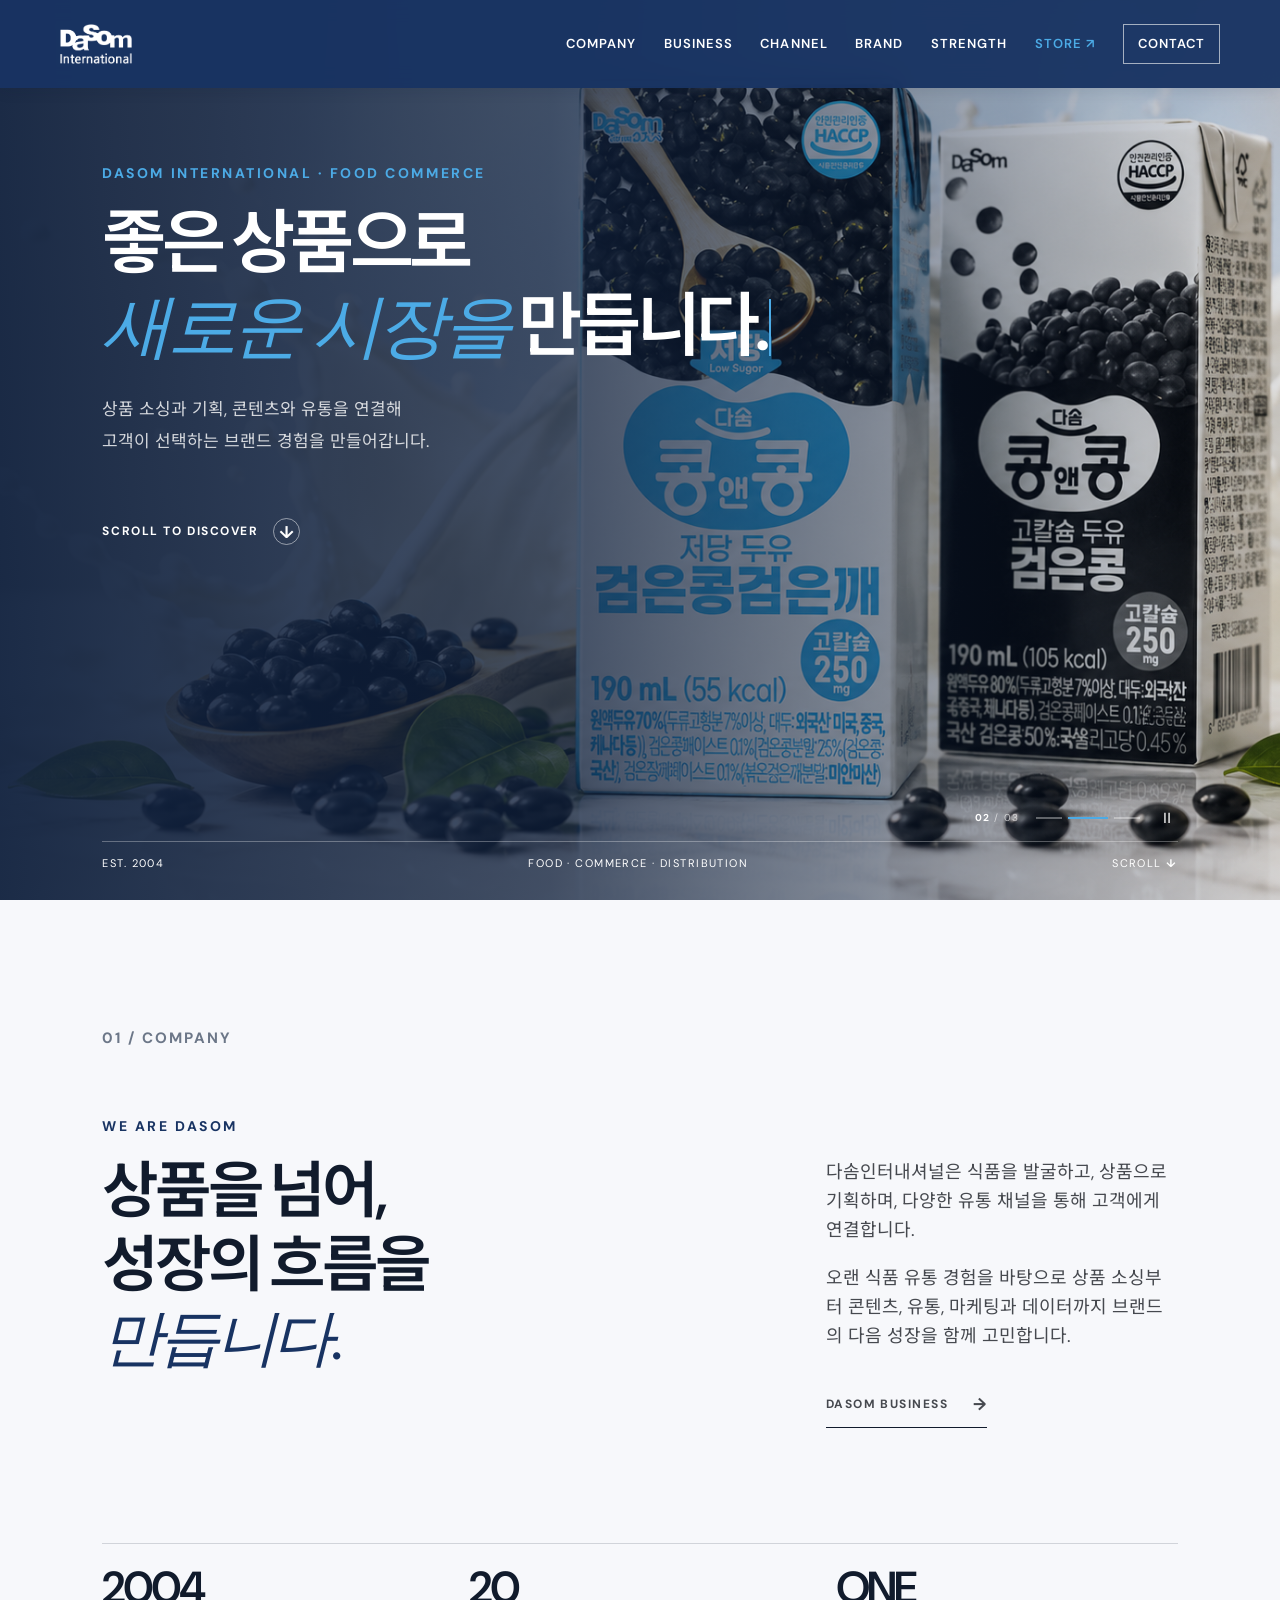
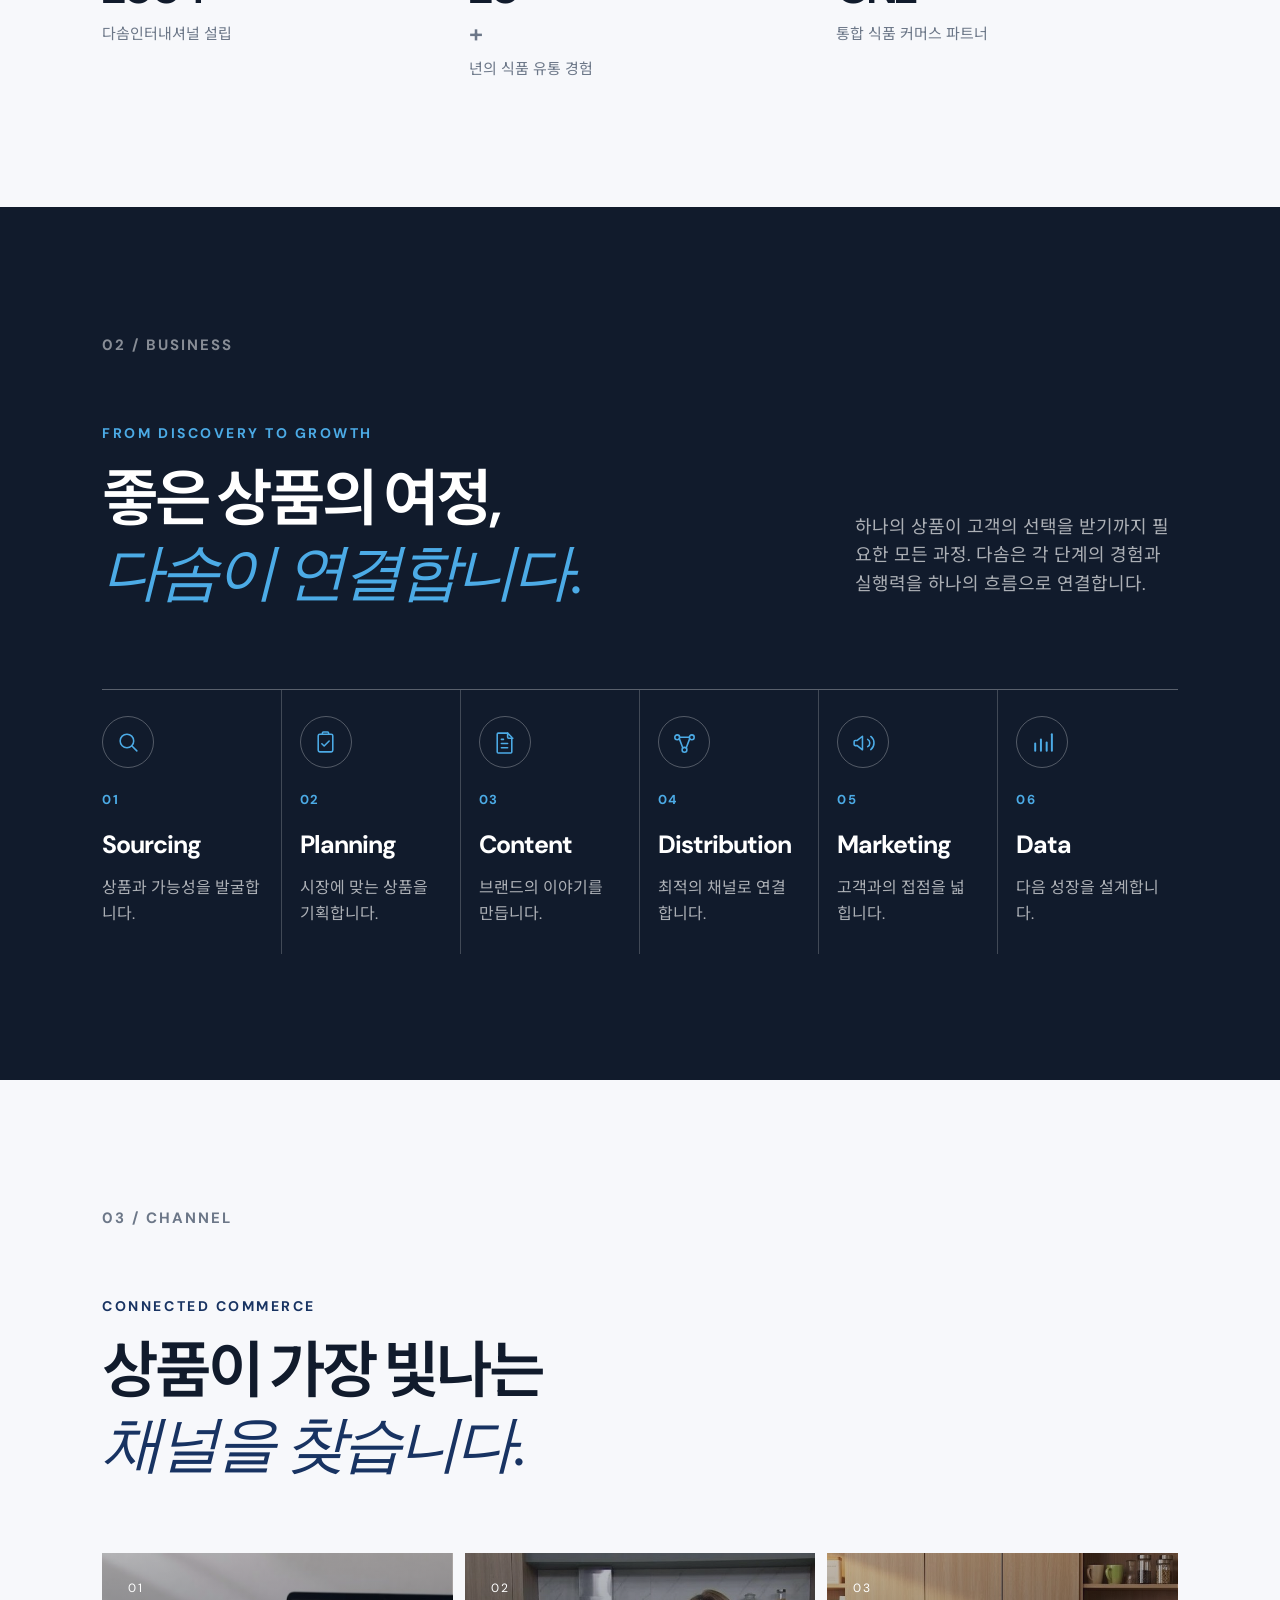
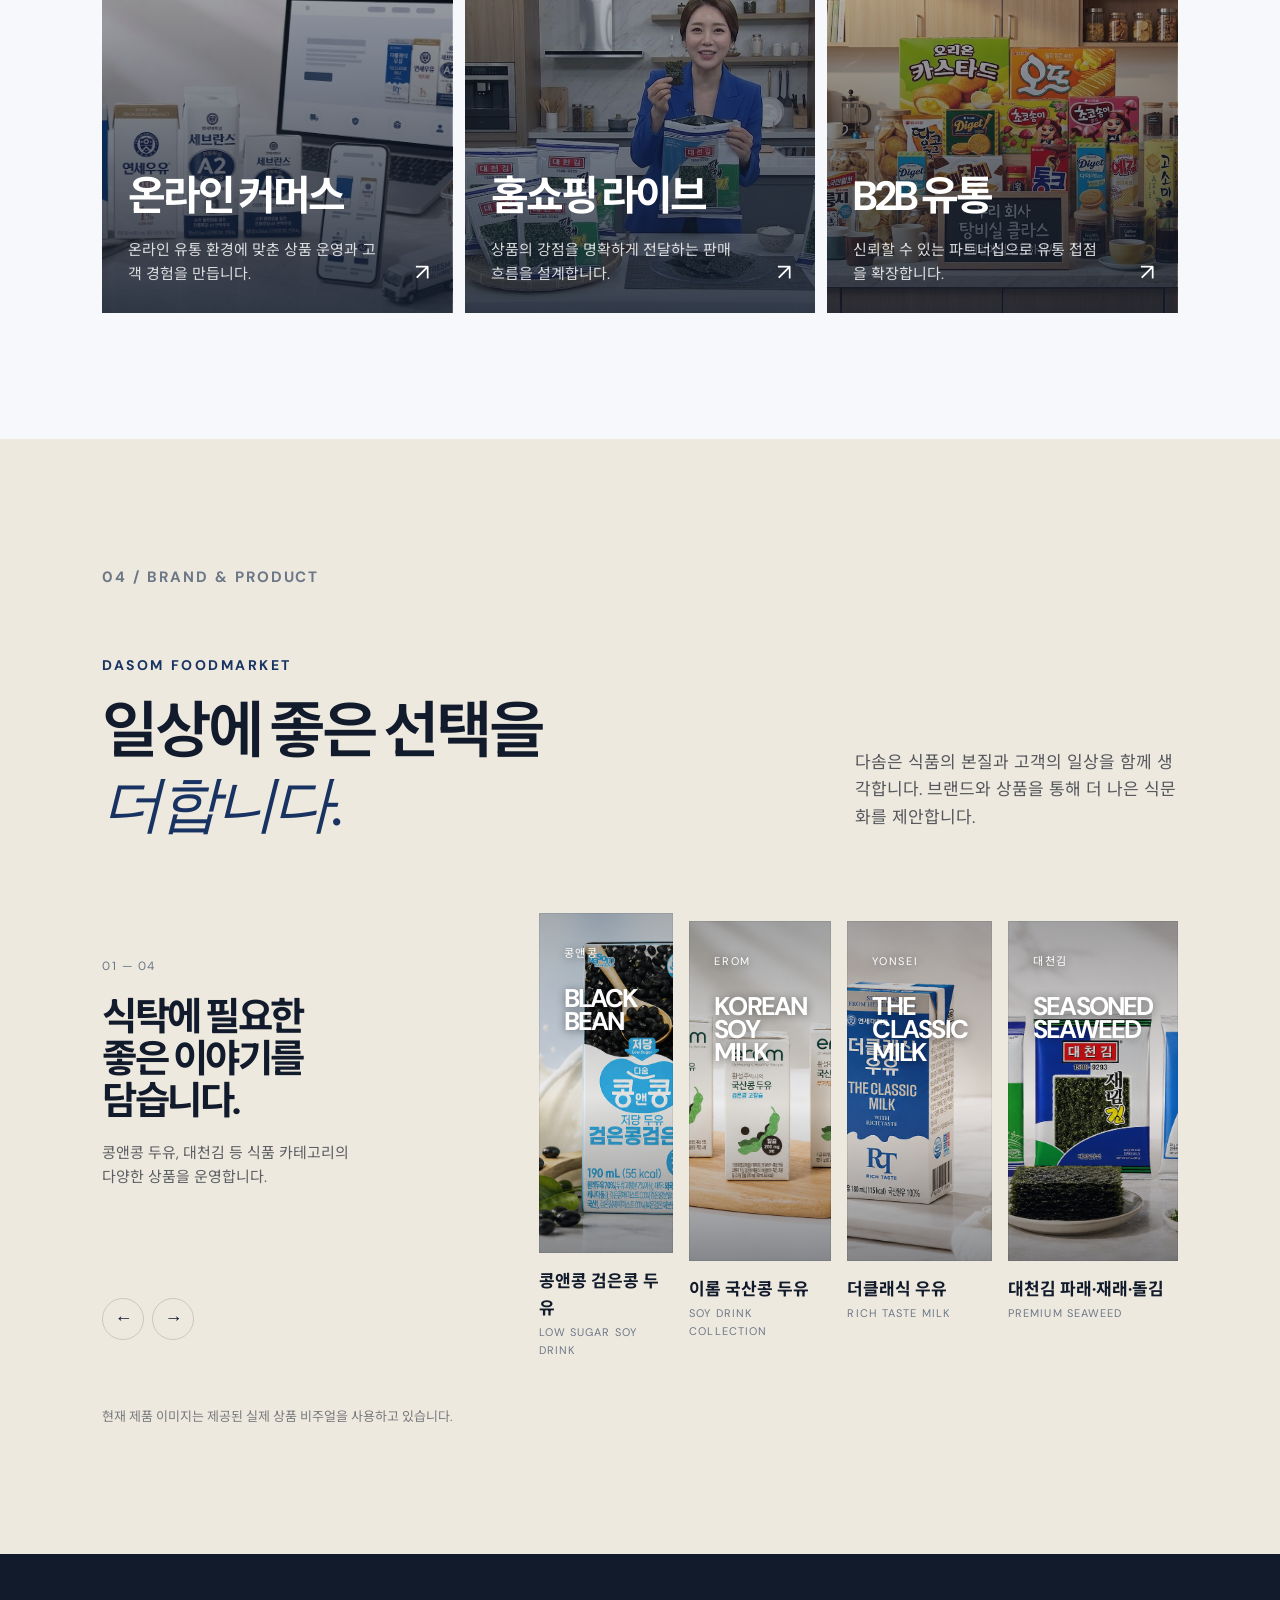
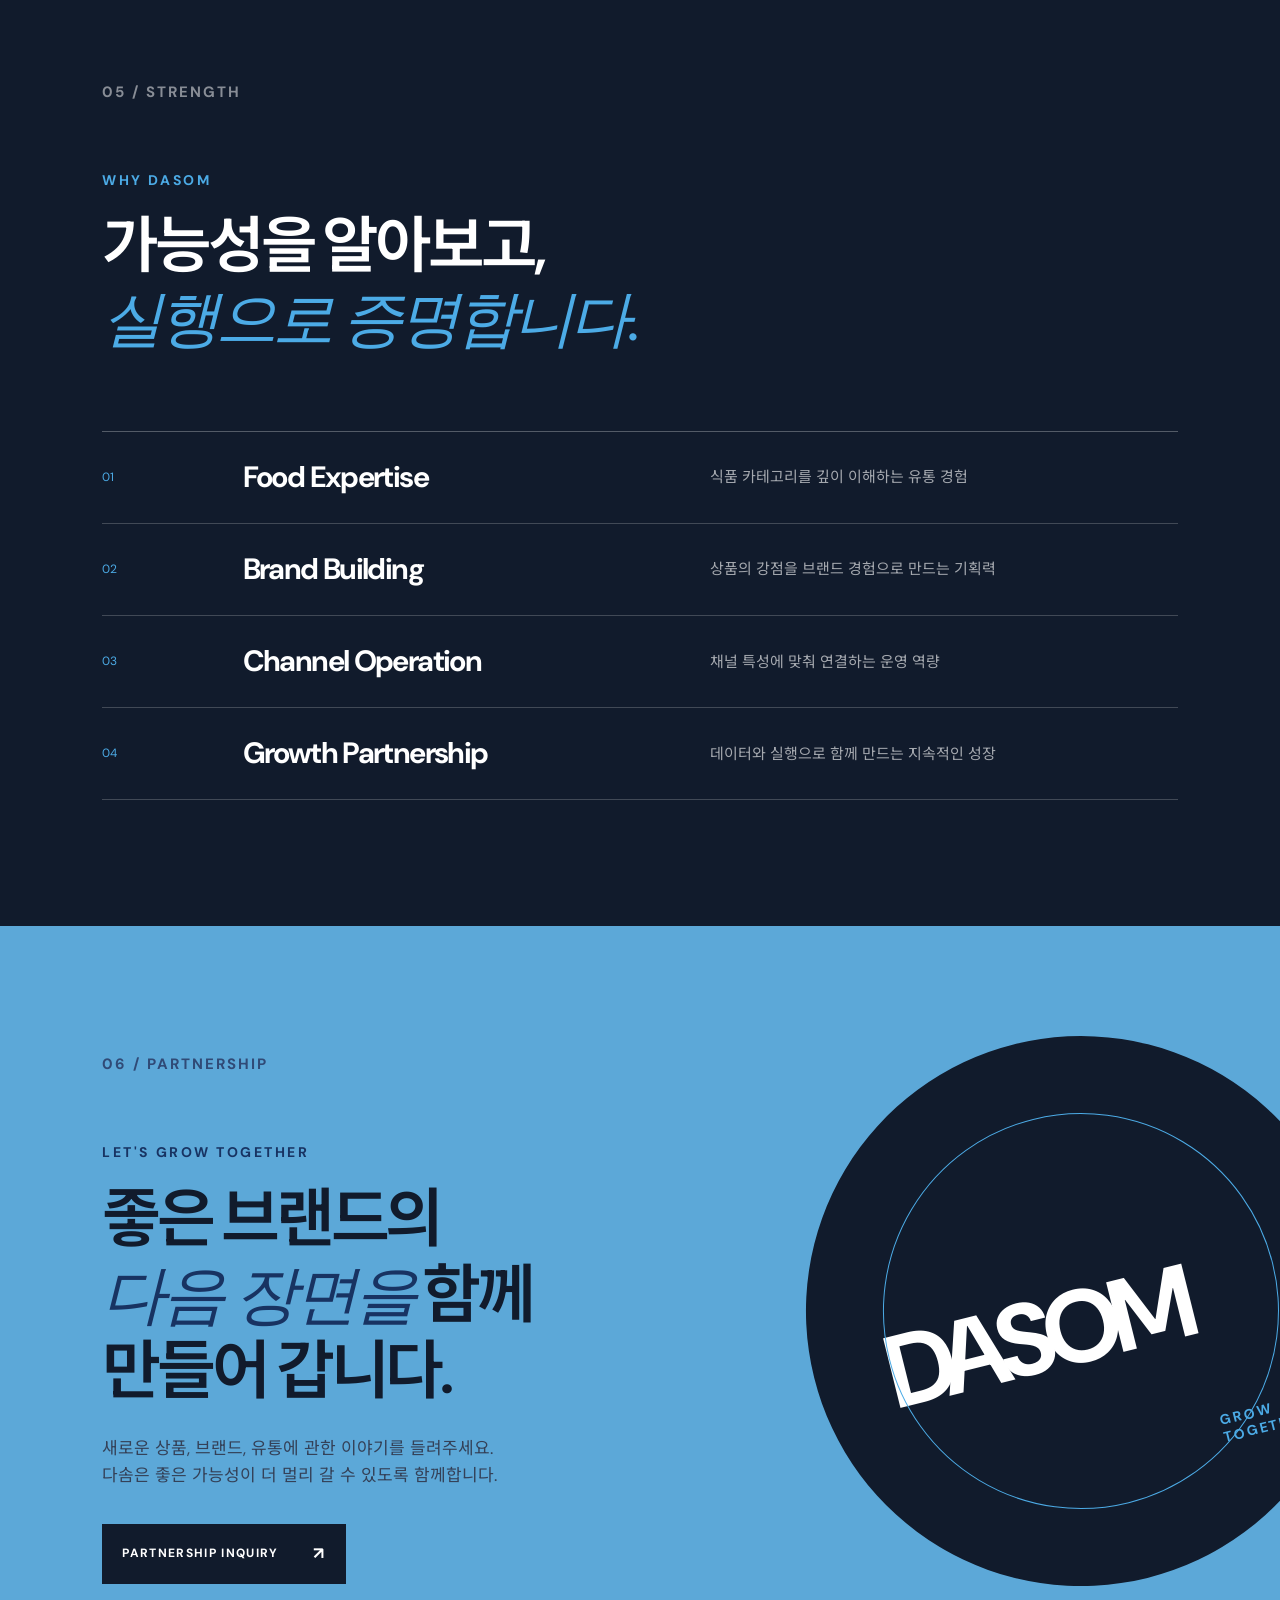
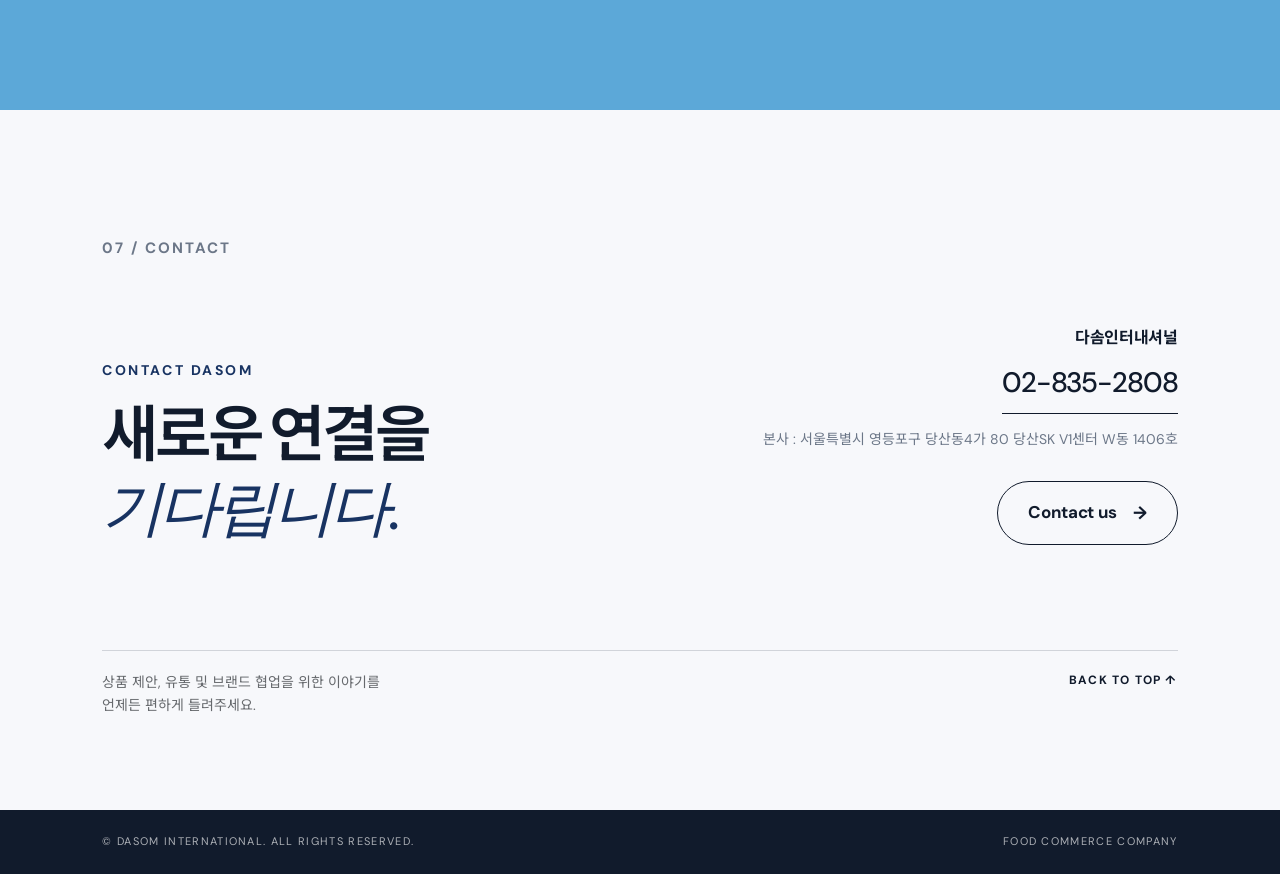
==== commit 4708cdfd: "Add files via upload" ====
--- a/index.html
+++ b/index.html
@@ -8,15 +8,15 @@
   <link rel="preconnect" href="https://fonts.googleapis.com">
   <link rel="preconnect" href="https://fonts.gstatic.com" crossorigin>
   <link href="https://fonts.googleapis.com/css2?family=DM+Sans:wght@400;500;600;700&family=Noto+Sans+KR:wght@400;500;600;700;800&display=swap" rel="stylesheet">
-  <link rel="stylesheet" href="styles.css">
-  <link rel="stylesheet" href="header-fix.css">
+  <link rel="stylesheet" href="styles_02.css">
+  <link rel="stylesheet" href="header-fix_02.css">
 </head>
 <body>
   <a class="skip" href="#main">본문으로 바로가기</a>
   <header class="site-header" id="top">
-    <a class="logo" href="#top" aria-label="DASOM FOODMARKET 홈">
-      <img class="logo-img logo-default" src="assets/images/logo-white.png" alt="DASOM FOODMARKET">
-      <img class="logo-img logo-scrolled" src="assets/images/logo-color.png" alt="DASOM FOODMARKET">
+    <a class="logo" href="#top" aria-label="DASOM INTERNATIONAL 홈">
+      <img class="logo-img logo-default" src="assets/images/logo-white_02.png" alt="DASOM INTERNATIONAL">
+      <img class="logo-img logo-scrolled" src="assets/images/logo-color_02.png" alt="DASOM INTERNATIONAL">
     </a>
     <button class="menu-toggle" aria-expanded="false" aria-controls="menu"><span></span><span></span><span></span><span class="sr-only">메뉴 열기</span></button>
     <nav id="menu" class="nav" aria-label="주요 메뉴">
@@ -97,17 +97,17 @@
 
     <section class="partnership section" id="partnership">
       <div class="section-label">06 / PARTNERSHIP</div>
-      <div class="partnership-inner"><p class="eyebrow">LET'S GROW TOGETHER</p><h2>좋은 브랜드의<br><em>다음 장면을</em> 함께<br>만들어 갑니다.</h2><p>새로운 상품, 브랜드, 유통에 관한 이야기를 들려주세요.<br>다솜은 좋은 가능성이 더 멀리 갈 수 있도록 함께합니다.</p><a class="button" href="contact.html">PARTNERSHIP INQUIRY <span>↗</span></a></div>
+      <div class="partnership-inner"><p class="eyebrow">LET'S GROW TOGETHER</p><h2>좋은 브랜드의<br><em>다음 장면을</em> 함께<br>만들어 갑니다.</h2><p>새로운 상품, 브랜드, 유통에 관한 이야기를 들려주세요.<br>다솜은 좋은 가능성이 더 멀리 갈 수 있도록 함께합니다.</p><a class="button" href="contact_02.html">PARTNERSHIP INQUIRY <span>↗</span></a></div>
       <div class="partner-orb" aria-hidden="true"><span>DASOM</span><i></i><b>GROW<br>TOGETHER</b></div>
     </section>
 
     <section class="contact section" id="contact">
       <div class="section-label">07 / CONTACT</div>
-      <div class="contact-main"><div><p class="eyebrow">CONTACT DASOM</p><h2>새로운 연결을<br><em>기다립니다.</em></h2></div><div class="contact-details"><p class="contact-company">다솜인터내셔널</p><a class="contact-email" href="tel:0283528808">02-835-2808</a><p class="contact-address">본사 : 서울특별시 영등포구 당산동4가 80 당산SK V1센터 W동 1406호</p><a href="contact.html" class="contact-cta">Contact us <span>→</span></a></div></div>
+      <div class="contact-main"><div><p class="eyebrow">CONTACT DASOM</p><h2>새로운 연결을<br><em>기다립니다.</em></h2></div><div class="contact-details"><p class="contact-company">다솜인터내셔널</p><a class="contact-email" href="tel:0283528808">02-835-2808</a><p class="contact-address">본사 : 서울특별시 영등포구 당산동4가 80 당산SK V1센터 W동 1406호</p><a href="contact_02.html" class="contact-cta">Contact us <span>→</span></a></div></div>
       <div class="contact-bottom"><p>상품 제안, 유통 및 브랜드 협업을 위한 이야기를<br>언제든 편하게 들려주세요.</p><a href="#top" class="back-top">BACK TO TOP ↑</a></div>
     </section>
   </main>
   <footer><span>© DASOM INTERNATIONAL. ALL RIGHTS RESERVED.</span><span>FOOD COMMERCE COMPANY</span></footer>
-  <script src="script.js"></script>
+  <script src="script_02.js"></script>
 </body>
 </html>
--- a/styles_02.css
+++ b/styles_02.css
@@ -0,0 +1,1018 @@
+:root {
+  --ink: #111b2c;
+  --green: #183362;
+  --lime: #4cabe6;
+  --sand: #e8ecf1;
+  --paper: #f7f8fb;
+  --cream: #ccd6e2;
+  --muted: #6c7788;
+  --line: rgba(17,27,44,.16);
+  --font: 'DM Sans','Noto Sans KR',sans-serif
+}
+* {
+  box-sizing: border-box
+}
+html {
+  scroll-behavior: smooth
+}
+body {
+  margin: 0;
+  background: var(--paper);
+  color: var(--ink);
+  font-family: var(--font);
+  font-size: 17px;
+  line-height: 1.6
+}
+a {
+  color: inherit;
+  text-decoration: none
+}
+.skip {
+  position: fixed;
+  left: -999px
+}
+.skip:focus {
+  left: 12px;
+  top: 12px;
+  z-index: 100;
+  background: #fff;
+  padding: 10px
+}
+.site-header {
+  height: 88px;
+  display: flex;
+  align-items: center;
+  justify-content: space-between;
+  padding: 0 4.7vw;
+  position: absolute;
+  z-index: 20;
+  width: 100%;
+  color: #fff
+}
+.logo {
+  display: flex;
+  gap: 9px;
+  align-items: center;
+  font-size: 11px;
+  line-height: 1.05;
+  letter-spacing: .15em;
+  font-weight: 600
+}
+.logo b {
+  font-size: 8px;
+  letter-spacing: .16em
+}
+.logo-mark {
+  display: grid;
+  place-items: center;
+  width: 30px;
+  height: 30px;
+  border: 1px solid currentColor;
+  border-radius: 50%;
+  font-size: 16px;
+  font-family: Georgia,serif
+}
+.nav {
+  display: flex;
+  align-items: center;
+  gap: 2.15vw;
+  font-size: 13px;
+  letter-spacing: .08em;
+  font-weight: 600
+}
+.nav a {
+  transition: opacity .2s
+}
+.nav a:hover {
+  opacity: .6
+}
+.nav-contact {
+  padding: 9px 14px;
+  border: 1px solid rgba(255,255,255,.6)
+}
+.menu-toggle {
+  display: none
+}
+.hero {
+  min-height: 760px;
+  height: 100vh;
+  max-height: 930px;
+  background: var(--green);
+  color: #fff;
+  position: relative;
+  overflow: hidden;
+  padding: clamp(130px,18vh,170px) 8vw 88px
+}
+.hero-copy {
+  position: relative;
+  z-index: 2
+}
+.eyebrow {
+  font-size: 14px;
+  letter-spacing: .18em;
+  font-weight: 700;
+  margin: 0 0 18px;
+  color: var(--green)
+}
+.eyebrow.light {
+  color: var(--lime)
+}
+h1,h2,h3,h4,p {
+  margin-top: 0
+}
+h1 {
+  font-size: clamp(46px,5.45vw,82px);
+  line-height: 1.19;
+  letter-spacing: -.065em;
+  font-weight: 600;
+  margin: 0 0 26px
+}
+h1 em,h2 em {
+  font-family: Georgia,'Noto Serif KR',serif;
+  font-weight: 400
+}
+h1 em {
+  color: var(--lime)
+}
+.hero-description {
+  font-size: 17px;
+  line-height: 1.85;
+  color: rgba(255,255,255,.8)
+}
+.round-link {
+  display: inline-flex;
+  gap: 15px;
+  align-items: center;
+  margin-top: 44px;
+  font-size: 12px;
+  letter-spacing: .13em;
+  font-weight: 700
+}
+.round-link span {
+  border: 1px solid rgba(255,255,255,.5);
+  border-radius: 50%;
+  width: 27px;
+  height: 27px;
+  display: grid;
+  place-items: center;
+  font-size: 17px
+}
+.hero-visual {
+  position: absolute;
+  width: min(55vw,760px);
+  height: 100%;
+  right: 1vw;
+  top: 0
+}
+.sun {
+  position: absolute;
+  width: min(28vw,410px);
+  aspect-ratio: 1;
+  border-radius: 50%;
+  background: var(--lime);
+  right: 8%;
+  top: 18%
+}
+.arch {
+  position: absolute;
+  border: 1px solid rgba(255,255,255,.22);
+  width: min(44vw,600px);
+  height: min(44vw,600px);
+  border-radius: 50%;
+  right: -7%;
+  top: 21%
+}
+.arch-two {
+  width: min(31vw,430px);
+  height: min(31vw,430px);
+  right: 2%;
+  top: 29%
+}
+.package {
+  position: absolute;
+  color: var(--ink);
+  box-shadow: 20px 30px 45px rgba(10,30,19,.22);
+  z-index: 3;
+  transform: rotate(-7deg);
+  overflow: hidden
+}
+.package small {
+  display: block;
+  font-size: 10px;
+  letter-spacing: .12em;
+  margin-bottom: 35px
+}
+.package strong {
+  font-size: clamp(23px,2.4vw,38px);
+  line-height: .92;
+  letter-spacing: -.06em
+}
+.package-tall {
+  width: clamp(160px,20vw,275px);
+  height: clamp(290px,38vw,470px);
+  background: #f3ebd8;
+  right: 24%;
+  top: 28%;
+  padding: 32px;
+  display: flex;
+  flex-direction: column
+}
+.package-tall i {
+  width: 160%;
+  height: 34%;
+  background: var(--lime);
+  border-radius: 50%;
+  position: absolute;
+  bottom: -15%;
+  left: -23%
+}
+.package-short {
+  background: #d7bd86;
+  width: clamp(150px,17vw,235px);
+  height: clamp(190px,24vw,310px);
+  right: 1%;
+  bottom: 8%;
+  padding: 24px;
+  transform: rotate(10deg)
+}
+.leaf {
+  position: absolute;
+  background: #0e2245;
+  width: 110px;
+  height: 55px;
+  border-radius: 100% 0 100% 0;
+  z-index: 4
+}
+.leaf-one {
+  right: 42%;
+  bottom: 15%;
+  transform: rotate(15deg)
+}
+.leaf-two {
+  right: 8%;
+  top: 21%;
+  transform: rotate(145deg);
+  width: 75px;
+  height: 38px
+}
+.hero-footer {
+  position: absolute;
+  left: 8vw;
+  right: 8vw;
+  bottom: 27px;
+  display: flex;
+  justify-content: space-between;
+  border-top: 1px solid rgba(255,255,255,.3);
+  padding-top: 13px;
+  font-size: 11px;
+  letter-spacing: .13em;
+  z-index: 5
+}
+.section {
+  padding: 126px 8vw;
+  position: relative
+}
+.section-label {
+  font-size: 15px;
+  letter-spacing: .13em;
+  font-weight: 700;
+  color: var(--muted);
+  margin-bottom: 65px
+}
+.company-grid {
+  display: grid;
+  grid-template-columns: 1.1fr .65fr;
+  gap: 10vw
+}
+.company h2,.business h2,.channel h2,.brand h2,.strength h2,.partnership h2,.contact h2 {
+  font-size: clamp(42px,4.8vw,68px);
+  line-height: 1.19;
+  letter-spacing: -.065em;
+  margin-bottom: 0;
+  font-weight: 600
+}
+.company h2 em,.channel h2 em,.brand h2 em,.strength h2 em,.partnership h2 em,.contact h2 em {
+  color: var(--green)
+}
+.company-text {
+  padding-top: 43px;
+  font-size: 18px;
+  color: #46494f
+}
+.company-text p {
+  margin-bottom: 20px
+}
+.text-link {
+  display: inline-flex;
+  align-items: center;
+  gap: 25px;
+  margin-top: 20px;
+  border-bottom: 1px solid var(--ink);
+  padding-bottom: 9px;
+  font-size: 12px;
+  font-weight: 700;
+  letter-spacing: .12em
+}
+.text-link span {
+  font-size: 17px
+}
+.company-stats {
+  display: grid;
+  grid-template-columns: repeat(3,1fr);
+  border-top: 1px solid var(--line);
+  margin-top: 115px;
+  padding-top: 22px;
+  gap: 25px
+}
+.company-stats strong {
+  display: block;
+  font-size: clamp(32px,3.5vw,49px);
+  letter-spacing: -.07em;
+  line-height: 1;
+  font-weight: 600
+}
+.company-stats strong span {
+  font-size: .55em
+}
+.company-stats span {
+  display: block;
+  margin-top: 11px;
+  color: var(--muted);
+  font-size: 15px
+}
+.dark {
+  background: var(--ink);
+  color: #fff
+}
+.dark .section-label {
+  color: rgba(255,255,255,.5)
+}
+.business-head {
+  display: flex;
+  justify-content: space-between;
+  align-items: flex-end
+}
+.business h2,.strength h2 {
+  color: #fff
+}
+.business h2 em,.strength h2 em {
+  color: var(--lime)
+}
+.business-head>p {
+  width: 30%;
+  color: rgba(255,255,255,.65);
+  margin: 0 0 10px;
+  font-size: 18px
+}
+.flow {
+  display: grid;
+  grid-template-columns: repeat(6,1fr);
+  margin-top: 80px;
+  border-top: 1px solid rgba(255,255,255,.3)
+}
+.flow article {
+  padding: 26px 18px 10px 0;
+  border-right: 1px solid rgba(255,255,255,.2);
+  min-height: 240px
+}
+.flow article+article {
+  padding-left: 18px
+}
+.flow article:last-child {
+  border: 0
+}
+.flow-icon {
+  display: flex;
+  align-items: center;
+  justify-content: center;
+  width: 52px;
+  height: 52px;
+  border: 1px solid rgba(255,255,255,.28);
+  border-radius: 50%;
+  color: var(--lime)
+}
+.flow-icon svg {
+  width: 25px;
+  height: 25px
+}
+.flow b {
+  display: block;
+  font-size: 13px;
+  color: var(--lime);
+  letter-spacing: .1em;
+  margin-top: 22px
+}
+.flow h3 {
+  font-size: 25px;
+  margin: 14px 0 10px;
+  letter-spacing: -.04em
+}
+.flow p {
+  font-size: 16px;
+  color: rgba(255,255,255,.65);
+  line-height: 1.65
+}
+.channel-intro {
+  margin-left: 0;
+  }
+.channel-grid {
+  display: grid;
+  grid-template-columns: 1fr 1fr 1fr;
+  gap: 12px;
+  margin-top: 72px
+}
+.channel-card {
+  min-height: 360px;
+  padding: 26px;
+  display: flex;
+  flex-direction: column;
+  position: relative
+}
+.channel-card span {
+  font-size: 12px;
+  letter-spacing: .15em
+}
+.channel-card h3 {
+  font-size: clamp(31px,3.2vw,44px);
+  line-height: .94;
+  letter-spacing: -.075em;
+  margin: auto 0 22px
+}
+.channel-card p {
+  font-size: 15px;
+  line-height: 1.65;
+  width: 85%;
+  margin-bottom: 0
+}
+.channel-card i {
+  font-style: normal;
+  position: absolute;
+  right: 24px;
+  bottom: 22px;
+  font-size: 23px
+}
+.card-green {
+  background: var(--green);
+  color: #fff
+}
+.card-cream {
+  background: #d8caa9
+}
+.card-ink {
+  background: #a8c4a0
+}
+.brand {
+  background: #eee9de
+}
+.brand-heading {
+  display: flex;
+  justify-content: space-between;
+  align-items: flex-end
+}
+.brand-heading>p {
+  width: 30%;
+  margin: 0 0 10px;
+  color: #55585d
+}
+.product-stage {
+  display: grid;
+  grid-template-columns: .72fr 1.28fr;
+  gap: 6vw;
+  margin-top: 80px
+}
+.product-copy {
+  padding-top: 30px
+}
+.product-number {
+  font-size: 12px;
+  letter-spacing: .12em;
+  color: var(--muted)
+}
+.product-copy h3 {
+  font-size: clamp(29px,3vw,42px);
+  letter-spacing: -.065em;
+  line-height: 1.1;
+  margin: 18px 0
+}
+.product-copy p {
+  color: #5c5f63;
+  font-size: 15px;
+  max-width: 260px
+}
+.stage-controls {
+  display: flex;
+  gap: 8px;
+  margin-top: 42px
+}
+.stage-controls button {
+  background: transparent;
+  border: 1px solid var(--line);
+  width: 42px;
+  height: 42px;
+  border-radius: 50%;
+  color: var(--ink);
+  cursor: pointer;
+  font-size: 18px
+}
+.products {
+  display: grid;
+  grid-template-columns: repeat(4,1fr);
+  gap: 16px;
+  align-items: start
+}
+.product-item {
+  transition: opacity .3s,transform .3s
+}
+.product-art {
+  height: 340px;
+  padding: 25px;
+  position: relative;
+  overflow: hidden;
+  box-shadow: inset 0 0 0 1px rgba(23,43,33,.08)
+}
+.product-art span {
+  font-size: 11px;
+  letter-spacing: .15em;
+  position: relative;
+  z-index: 2
+}
+.product-art b {
+  display: block;
+  position: relative;
+  z-index: 2;
+  font-size: clamp(20px,2vw,28px);
+  letter-spacing: -.07em;
+  line-height: .9;
+  margin-top: 22px
+}
+.product-art i {
+  position: absolute;
+  width: 150%;
+  aspect-ratio: 1;
+  border-radius: 50%;
+  bottom: -28%;
+  left: -25%
+}
+.soy {
+  background: #e9e2d2;
+  color: #422a1a
+}
+.soy i {
+  background: #4d2a1f
+}
+.seaweed {
+  background: #d4e0bb;
+  color: #173e29
+}
+.seaweed i {
+  background: #183362
+}
+.nut {
+  background: #d5b37a;
+  color: #4b3217
+}
+.nut i {
+  background: #f3e5c6
+}
+.product-item h4 {
+  font-size: 17px;
+  margin: 15px 0 2px
+}
+.product-item p {
+  font-size: 11px;
+  letter-spacing: .1em;
+  color: var(--muted);
+  margin: 0
+}
+.asset-note {
+  font-size: 13px;
+  color: #797b7e;
+  margin: 40px 0 0
+}
+.asset-note code {
+  font-family: monospace
+}
+.strength-top {
+  margin-left: 0
+}
+.strength-list {
+  margin-top: 75px;
+  border-top: 1px solid rgba(255,255,255,.28)
+}
+.strength-list article {
+  display: grid;
+  grid-template-columns: .3fr 1fr 1fr;
+  align-items: center;
+  padding: 22px 0;
+  border-bottom: 1px solid rgba(255,255,255,.2)
+}
+.strength-list span {
+  color: var(--lime);
+  font-size: 12px
+}
+.strength-list h3 {
+  font-size: clamp(24px,2.3vw,32px);
+  margin: 0;
+  letter-spacing: -.055em
+}
+.strength-list p {
+  margin: 0;
+  color: rgba(255,255,255,.62);
+  font-size: 15px
+}
+.partnership {
+  overflow: hidden;
+  min-height: 680px;
+  background: #5ca8d8;
+  padding-right: 45%;
+  }
+.partnership .section-label {
+  color: #304a76
+}
+.partnership-inner {
+  position: relative;
+  z-index: 2
+}
+.partnership h2 {
+  font-size: clamp(46px,5vw,72px)
+}
+.partnership h2 em {
+  color: #183362
+}
+.partnership-inner>p:last-of-type {
+  margin: 25px 0 35px;
+  color: #344158
+}
+.button {
+  display: inline-flex;
+  gap: 35px;
+  align-items: center;
+  background: var(--ink);
+  color: #fff;
+  padding: 16px 20px;
+  font-size: 12px;
+  letter-spacing: .11em;
+  font-weight: 700
+}
+.button span {
+  font-size: 17px
+}
+.partner-orb {
+  position: absolute;
+  width: clamp(360px,43vw,650px);
+  aspect-ratio: 1;
+  right: -6%;
+  top: 14%;
+  border-radius: 50%;
+  background: var(--ink);
+  color: #fff;
+  transform: rotate(-14deg)
+}
+.partner-orb span {
+  font-size: clamp(55px,8vw,120px);
+  letter-spacing: -.1em;
+  position: absolute;
+  top: 38%;
+  left: 13%;
+  font-weight: 700
+}
+.partner-orb i {
+  position: absolute;
+  border: 1px solid var(--lime);
+  width: 72%;
+  aspect-ratio: 1;
+  border-radius: 50%;
+  top: 14%;
+  left: 14%
+}
+.partner-orb b {
+  position: absolute;
+  color: var(--lime);
+  font-size: 14px;
+  letter-spacing: .15em;
+  right: 14%;
+  bottom: 20%;
+  line-height: 1.2
+}
+.contact {
+  padding-bottom: 80px
+}
+.contact-main {
+  display: flex;
+  justify-content: space-between;
+  align-items: flex-end
+}
+.contact-details {
+  text-align: right
+}
+.contact-company {
+  font-size: 16px;
+  font-weight: 700;
+  letter-spacing: -.02em;
+  margin: 0 0 10px
+}
+.contact-company span {
+  font-weight: 500;
+  color: var(--muted)
+}
+.contact-email {
+  display: inline-block;
+  font-size: clamp(20px,2.2vw,30px);
+  font-weight: 500;
+  letter-spacing: -.04em;
+  border-bottom: 1px solid var(--ink);
+  padding-bottom: 8px
+}
+.contact-email span {
+  margin-left: 14px
+}
+.contact-address {
+  font-size: 14px;
+  color: var(--muted);
+  margin: 14px 0 0
+}
+.contact-cta {
+  display: inline-flex;
+  align-items: center;
+  gap: 16px;
+  margin-top: 30px;
+  padding: 17px 30px;
+  border: 1.5px solid var(--ink);
+  border-radius: 999px;
+  font-size: 17px;
+  font-weight: 700;
+  letter-spacing: -.01em;
+  transition: background .2s, color .2s
+}
+.contact-cta span {
+  font-size: 18px
+}
+.contact-cta:hover {
+  background: var(--ink);
+  color: #fff
+}
+.contact-bottom {
+  display: flex;
+  justify-content: space-between;
+  border-top: 1px solid var(--line);
+  padding-top: 20px;
+  margin-top: 105px;
+  font-size: 14px;
+  color: #66696d
+}
+.back-top {
+  font-size: 12px;
+  letter-spacing: .1em;
+  font-weight: 700;
+  color: var(--ink)
+}
+footer {
+  display: flex;
+  justify-content: space-between;
+  padding: 23px 8vw;
+  background: var(--ink);
+  color: rgba(255,255,255,.65);
+  font-size: 11px;
+  letter-spacing: .12em
+}
+
+@media(max-width:760px) {
+  .site-header {
+    height: 70px;
+    padding: 0 6vw
+  }
+  .nav {
+    position: absolute;
+    left: 0;
+    right: 0;
+    top: 70px;
+    background: var(--ink);
+    display: none;
+    padding: 18px 6vw 25px;
+    flex-direction: column;
+    align-items: flex-start;
+    gap: 15px
+  }
+  .nav.open {
+    display: flex
+  }
+  .nav-contact {
+    padding: 0;
+    border: 0
+  }
+  .menu-toggle {
+    display: flex;
+    gap: 4px;
+    flex-direction: column;
+    border: 0;
+    background: transparent;
+    padding: 8px;
+    color: #fff
+  }
+  .menu-toggle span:not(.sr-only) {
+    width: 22px;
+    height: 1px;
+    background: currentColor
+  }
+  .hero {
+    min-height: 700px;
+    height: 760px;
+    max-height: none;
+    padding: 132px 6vw 70px
+  }
+  .hero h1 {
+    font-size: 44px
+  }
+  .hero-description {
+    font-size: 15px;
+    max-width: 275px
+  }
+  .hero-visual {
+    width: 96vw;
+    right: -29vw;
+    opacity: .96
+  }
+  .sun {
+    width: 270px;
+    right: 20%;
+    top: 40%
+  }
+  .arch {
+    width: 410px;
+    height: 410px;
+    right: -6%;
+    top: 41%
+  }
+  .arch-two {
+    width: 295px;
+    height: 295px;
+    right: 6%;
+    top: 48%
+  }
+  .package-tall {
+    width: 174px;
+    height: 287px;
+    right: 25%;
+    top: 47%;
+    padding: 24px
+  }
+  .package-tall small {
+    margin-bottom: 23px
+  }
+  .package-short {
+    width: 130px;
+    height: 190px;
+    bottom: 4%;
+    right: 2%;
+    padding: 18px
+  }
+  .leaf-one {
+    bottom: 11%;
+    right: 45%
+  }
+  .hero-footer span:nth-child(2) {
+    display: none
+  }
+  .section {
+    padding: 85px 6vw
+  }
+  .section-label {
+    font-size: 13px;
+    margin-bottom: 42px
+  }
+  .company-grid,.brand-heading,.business-head,.contact-main {
+    display: block
+  }
+  .company h2,.business h2,.channel h2,.brand h2,.strength h2,.partnership h2,.contact h2 {
+    font-size: 42px
+  }
+  .company-text {
+    padding-top: 30px;
+    font-size: 16px
+  }
+  .company-stats {
+    margin-top: 65px;
+    grid-template-columns: 1fr;
+    gap: 20px
+  }
+  .company-stats div {
+    border-bottom: 1px solid var(--line);
+    padding-bottom: 17px
+  }
+  .business-head>p,.brand-heading>p {
+    width: auto;
+    margin: 30px 0 0;
+    font-size: 15px
+  }
+  .flow {
+    grid-template-columns: repeat(2,1fr);
+    margin-top: 52px
+  }
+  .flow article {
+    min-height: 150px;
+    padding: 18px 12px 10px 0
+  }
+  .flow article:nth-child(2n) {
+    border-right: 0;
+    padding-left: 14px
+  }
+  .flow article+article {
+    padding-left: 14px
+  }
+  .channel-intro,.strength-top {
+    margin-left: 0
+  }
+  .channel-grid {
+    grid-template-columns: 1fr;
+    margin-top: 43px
+  }
+  .channel-card {
+    min-height: 235px
+  }
+  .product-stage {
+    grid-template-columns: 1fr;
+    gap: 25px;
+    margin-top: 48px
+  }
+  .product-copy {
+    padding-top: 0
+  }
+  .stage-controls {
+    margin-top: 22px
+  }
+  .products {
+    grid-template-columns: 1fr;
+    gap: 10px
+  }
+  .product-art {
+    height: 300px;
+    padding: 18px
+  }
+  .asset-note {
+    line-height: 1.7
+  }
+  .strength-list {
+    margin-top: 50px
+  }
+  .strength-list article {
+    grid-template-columns: 35px 1fr;
+    padding: 19px 0
+  }
+  .strength-list p {
+    grid-column: 2;
+    margin-top: 6px;
+    font-size: 14px
+  }
+  .partnership {
+    padding-right: 6vw;
+    min-height: 650px
+  }
+  .partnership-inner {
+    max-width: 360px
+  }
+  .partner-orb {
+    width: 380px;
+    right: -145px;
+    top: auto;
+    bottom: -133px;
+    opacity: .95
+  }
+  .partner-orb span {
+    font-size: 70px;
+    top: 27%;
+    left: 12%
+  }
+  .contact-details {
+    text-align: left;
+    margin-top: 38px
+  }
+  .contact-email {
+    display: inline-block;
+    margin-top: 0;
+    font-size: 20px
+  }
+  .contact-bottom {
+    display: block;
+    margin-top: 65px
+  }
+  .back-top {
+    display: block;
+    margin-top: 25px
+  }
+  footer {
+    padding: 20px 6vw;
+    display: block;
+    line-height: 1.9
+  }
+  footer span {
+    display: block
+  }
+  .sr-only {
+    position: absolute;
+    width: 1px;
+    height: 1px;
+    overflow: hidden;
+    clip: rect(0,0,0,0)
+  }
+  }
+
--- a/header-fix_02.css
+++ b/header-fix_02.css
@@ -0,0 +1,85 @@
+/* Fixed navigation: loaded after styles.css to keep the header readable on every section. */
+.site-header {
+  position: fixed;
+  top: 0;
+  left: 0;
+  background: rgba(24, 51, 98, .96);
+  box-shadow: 0 2px 14px rgba(17, 27, 44, .12);
+  backdrop-filter: blur(10px);
+}
+
+.site-header.scrolled {
+  background: rgba(247, 248, 251, .97);
+  color: var(--ink);
+}
+
+.logo { gap: 0; }
+.logo-img { height: 40px; width: auto; display: block; }
+.logo-scrolled { display: none; }
+.site-header.scrolled .logo-default { display: none; }
+.site-header.scrolled .logo-scrolled { display: block; }
+
+.site-header.scrolled .nav-contact { border-color: var(--ink); }
+.nav-store { color: var(--lime); }
+.site-header.scrolled .nav-store { color: var(--green); }
+.store-link { display:inline-flex; align-items:center; gap:18px; margin-top:20px; padding-bottom:7px; border-bottom:1px solid var(--ink); font-size:10px; font-weight:700; letter-spacing:.08em; }
+.store-link span { font-size:15px; }
+.section { scroll-margin-top: 88px; }
+
+@media (max-width: 760px) {
+  .logo-img { height: 32px; }
+  .site-header { height: 70px; }
+  .site-header.scrolled .nav { background: var(--paper); }
+  .site-header.scrolled .nav-contact { border-color: transparent; }
+  .nav-store { color:var(--lime); }
+  .menu-toggle { color: currentColor; }
+  .section { scroll-margin-top: 70px; }
+}
+
+/* Hero carousel and motion. Uses the supplied images in assets/images. */
+.hero-slides { position:absolute; inset:0; z-index:0; overflow:hidden; }
+.hero-slide { position:absolute; inset:0; opacity:0; transform:scale(1.06); transition:opacity .85s ease,transform 6.5s ease; background-position:center; background-size:cover; }
+.hero-slide.active { opacity:1; transform:scale(1); }
+.slide-one { background-image:linear-gradient(90deg,rgba(24,51,98,.96) 0%,rgba(24,51,98,.82) 43%,rgba(24,51,98,.13) 100%),url('assets/images/hero-01.jpG'); }
+.slide-two { background-image:linear-gradient(90deg,rgba(15,32,61,.95) 0%,rgba(15,32,61,.78) 43%,rgba(15,32,61,.12) 100%),url('assets/images/beannbean.png'); }
+.slide-three { background-image:linear-gradient(90deg,rgba(24,51,98,.95) 0%,rgba(24,51,98,.78) 43%,rgba(24,51,98,.13) 100%),url('assets/images/hero-03.jpg'); }
+.hero-visual { display:none; }
+.product-art { background-position:center; background-size:cover; color:#fff; isolation:isolate; }
+.product-art::before { content:''; position:absolute; inset:0; z-index:1; background:linear-gradient(180deg,rgba(8,14,24,.35),rgba(8,14,24,.06) 54%,rgba(8,14,24,.48)); }
+.product-art span,.product-art b { text-shadow:0 1px 8px rgba(0,0,0,.45); }
+.product-art i { display:none; }
+.soy { background-image:url('assets/images/beannbean.png'); }
+.erom-product { background-image:url('assets/images/erom.png'); }
+.milk-product { background-image:url('assets/images/hero-01.jpG'); }
+.gim-product { background-image:url('assets/images/daechonkim.jpg'); background-position:center 30%; }
+.card-ink { overflow:hidden; background-image:linear-gradient(180deg,rgba(17,27,44,.25),rgba(17,27,44,.83)),url('assets/images/orion.jpg'); background-size:cover; background-position:center; color:#fff; }
+.card-ink p { color:rgba(255,255,255,.82); }
+.card-green { overflow:hidden; background-image:linear-gradient(180deg,rgba(17,27,44,.3),rgba(17,27,44,.86)),url('assets/images/online-commerce.jpg'); background-size:cover; background-position:center; }
+.card-green p { color:rgba(255,255,255,.82); }
+.card-cream { overflow:hidden; background-image:linear-gradient(180deg,rgba(17,27,44,.28),rgba(17,27,44,.85)),url('assets/images/home-shopping.jpg'); background-size:cover; background-position:center top; color:#fff; }
+.card-cream p { color:rgba(255,255,255,.82); }
+.hero-copy { transition:opacity .45s ease,transform .45s ease; }
+.hero-copy.is-changing { opacity:0; transform:translateY(16px); }
+.hero-copy .hero-description,.hero-copy .round-link { animation:heroTextIn .8s both; }
+.hero-copy .hero-description { animation-delay:.12s; }
+.hero-copy .round-link { animation-delay:.22s; }
+.hero-visual { animation:heroVisualFloat 5.5s ease-in-out infinite; }
+.hero-controls { position:absolute; z-index:6; bottom:67px; right:8vw; display:flex; align-items:center; gap:16px; font-size:10px; letter-spacing:.13em; }
+.hero-count { color:rgba(255,255,255,.65); }.hero-count b { color:#fff; }
+.hero-dots { display:flex; gap:6px; }.hero-dots button { padding:0; border:0; width:26px; height:2px; background:rgba(255,255,255,.35); cursor:pointer; transition:background .2s,width .2s; }.hero-dots button.active { width:40px; background:var(--lime); }
+.hero-pause { border:0; background:transparent; color:#fff; cursor:pointer; font:inherit; font-size:14px; padding:4px; }
+@keyframes heroTextIn { from { opacity:0; transform:translateY(22px); } to { opacity:1; transform:translateY(0); } }
+@keyframes heroVisualFloat { 50% { transform:translateY(-12px); } }
+@media (max-width:760px) { .hero-controls { right:6vw; bottom:55px; gap:10px; }.hero-dots button { width:16px; }.hero-dots button.active { width:28px; }.hero-visual { animation:none; } }
+@media (prefers-reduced-motion:reduce) { .hero-slide,.hero-copy { transition:none; }.hero-copy h1,.hero-copy .hero-description,.hero-copy .round-link,.hero-visual { animation:none; } }
+
+/* Typing reveal for the hero headline. */
+.type-ch { opacity:0; transition:opacity .05s linear; }
+.type-ch.show { opacity:1; }
+.type-caret { display:inline-block; width:2px; height:.82em; background:var(--lime); margin-left:3px; vertical-align:-.08em; animation:caretBlink .9s steps(1) infinite; }
+@keyframes caretBlink { 50% { opacity:0; } }
+
+/* Scroll reveal: content fades and lifts in as it enters view. */
+.reveal { opacity:0; transform:translateY(26px); transition:opacity .7s cubic-bezier(.16,.84,.44,1), transform .7s cubic-bezier(.16,.84,.44,1); }
+.reveal.is-visible { opacity:1; transform:translateY(0); }
+@media (prefers-reduced-motion:reduce) { .type-caret { display:none; } .reveal { transition:none; opacity:1; transform:none; } }
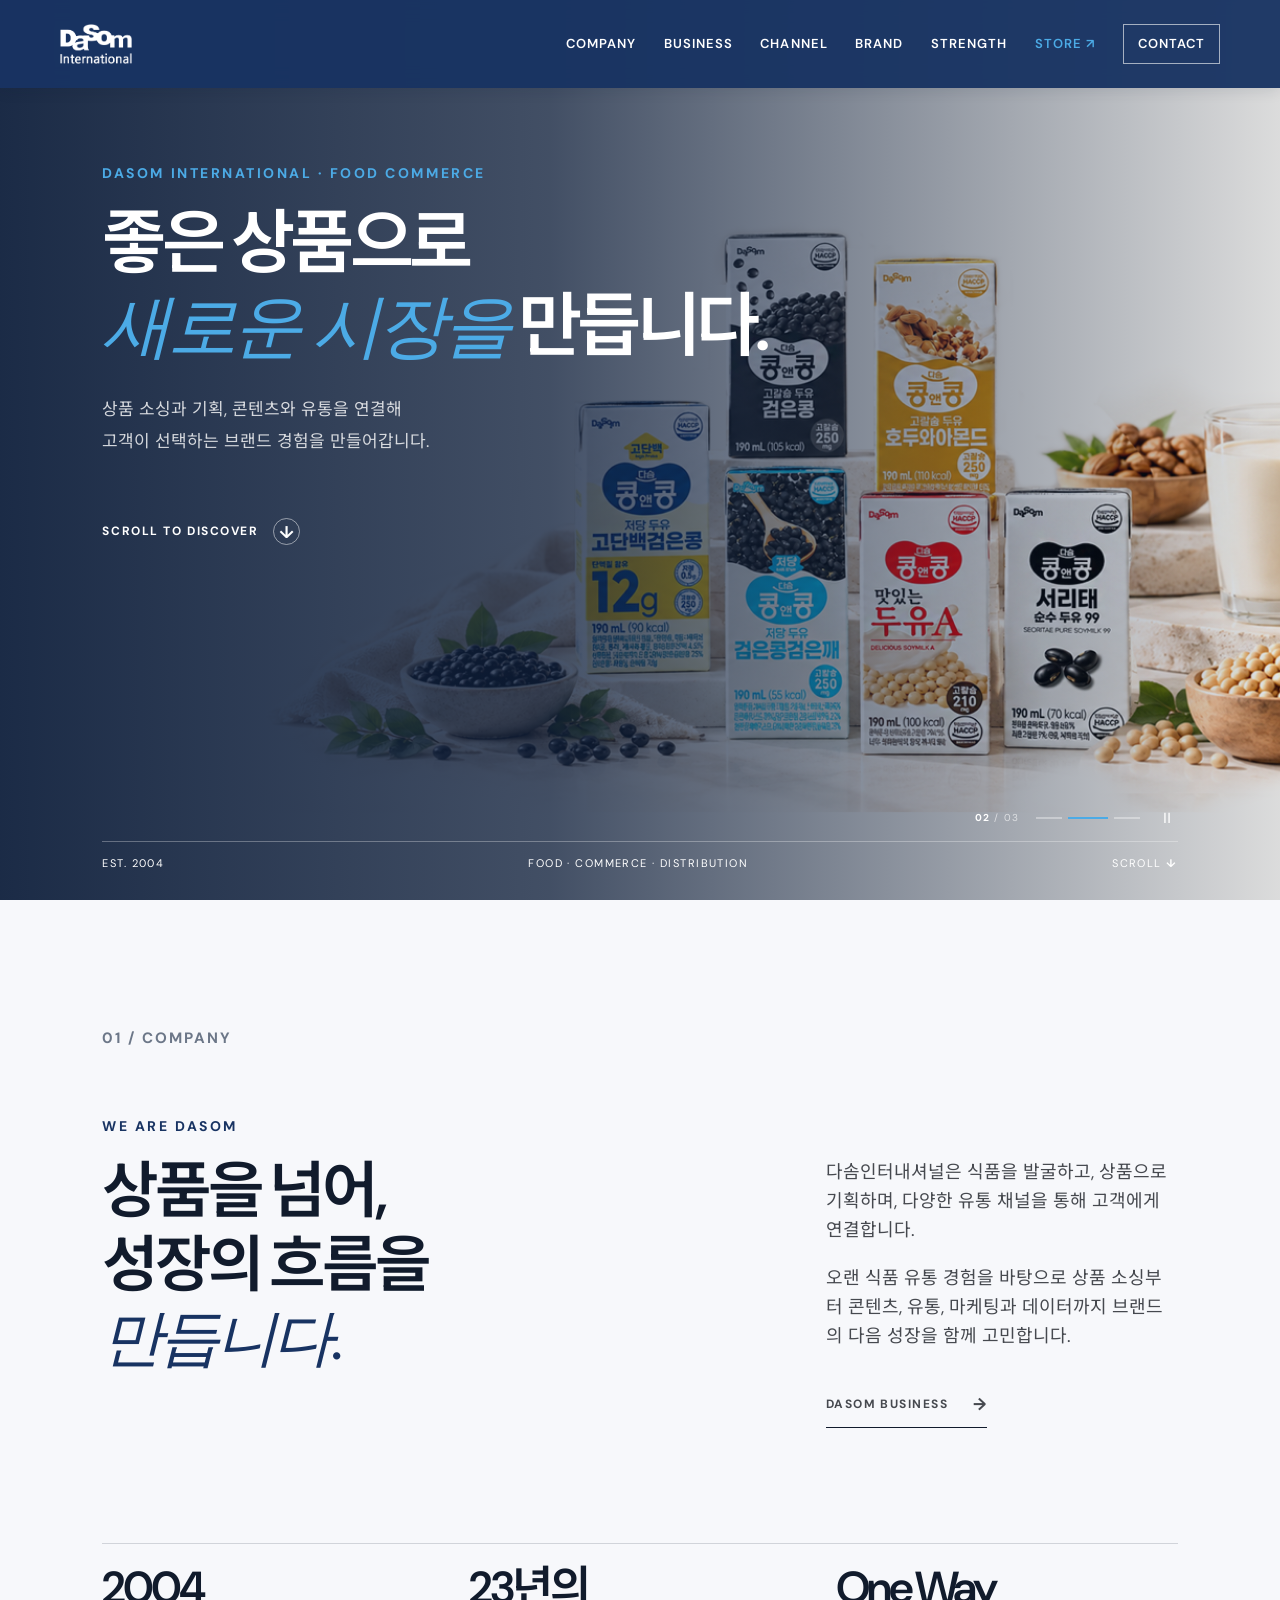
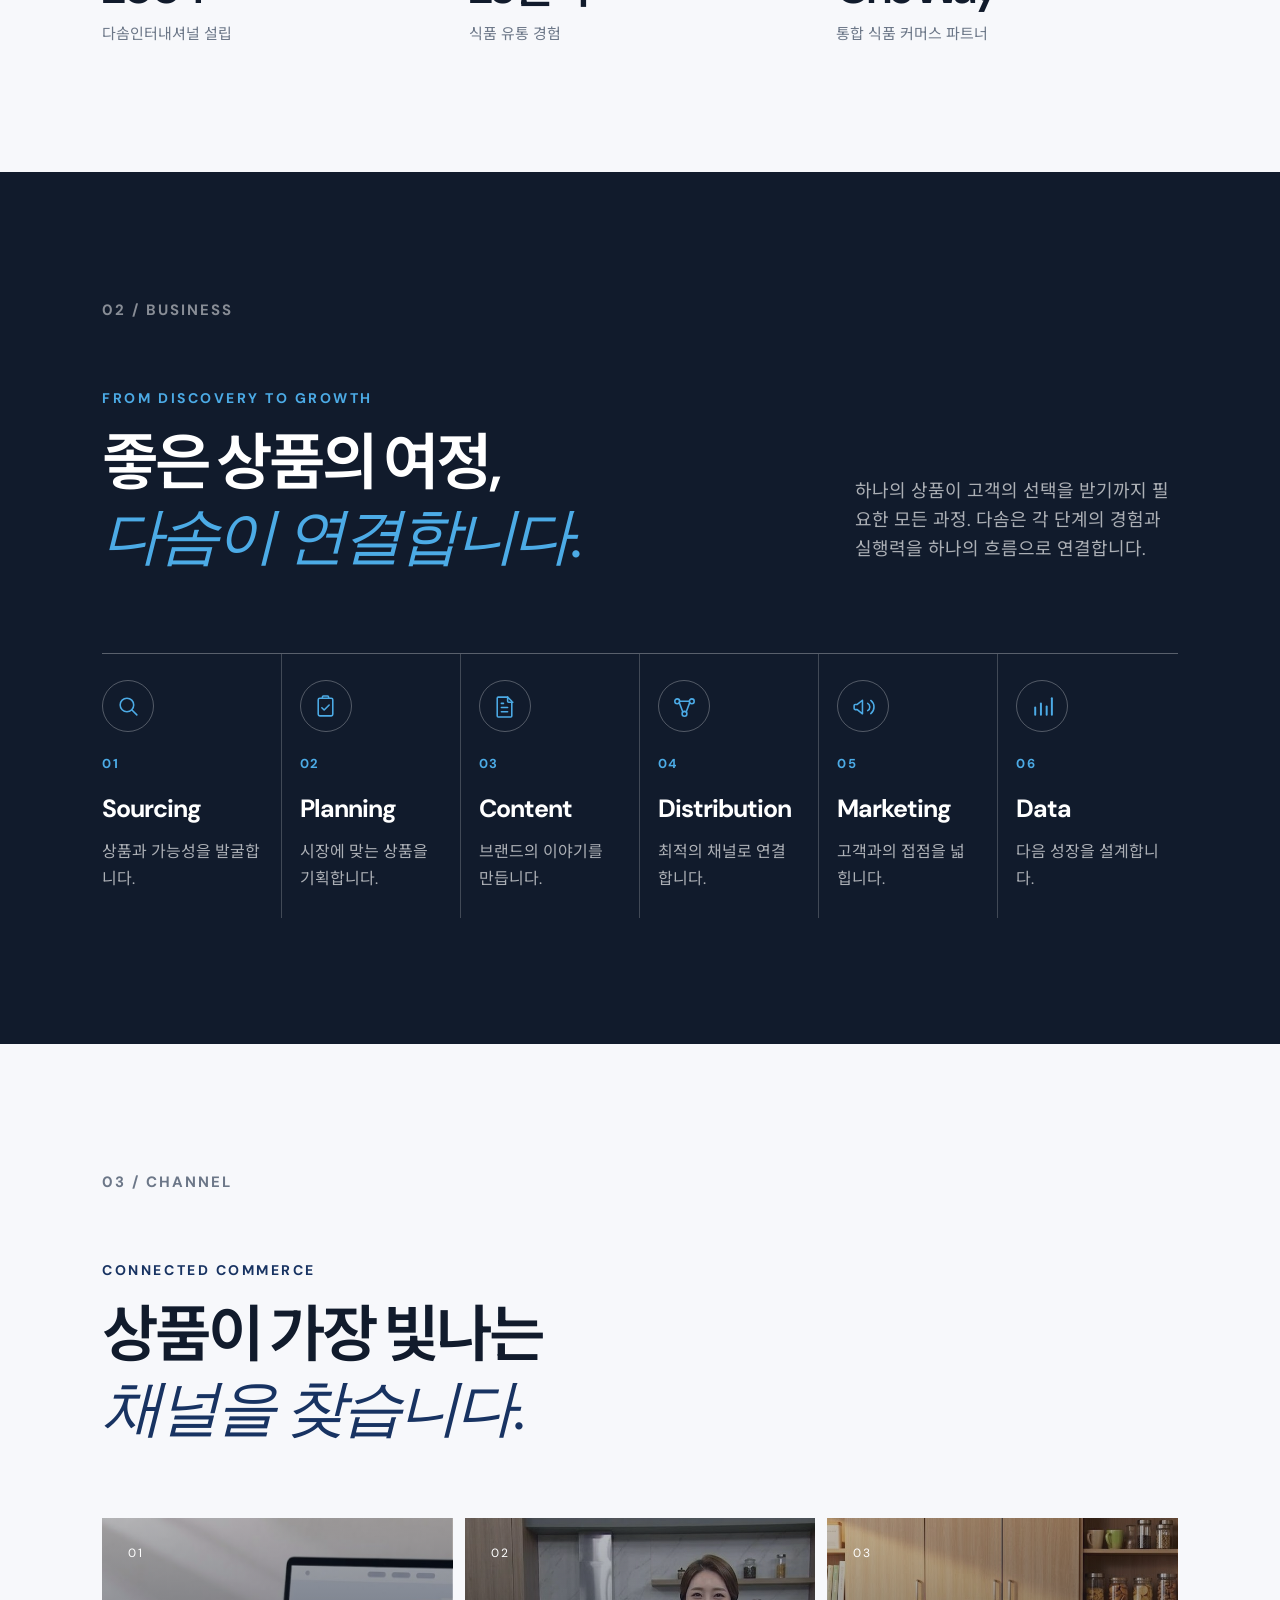
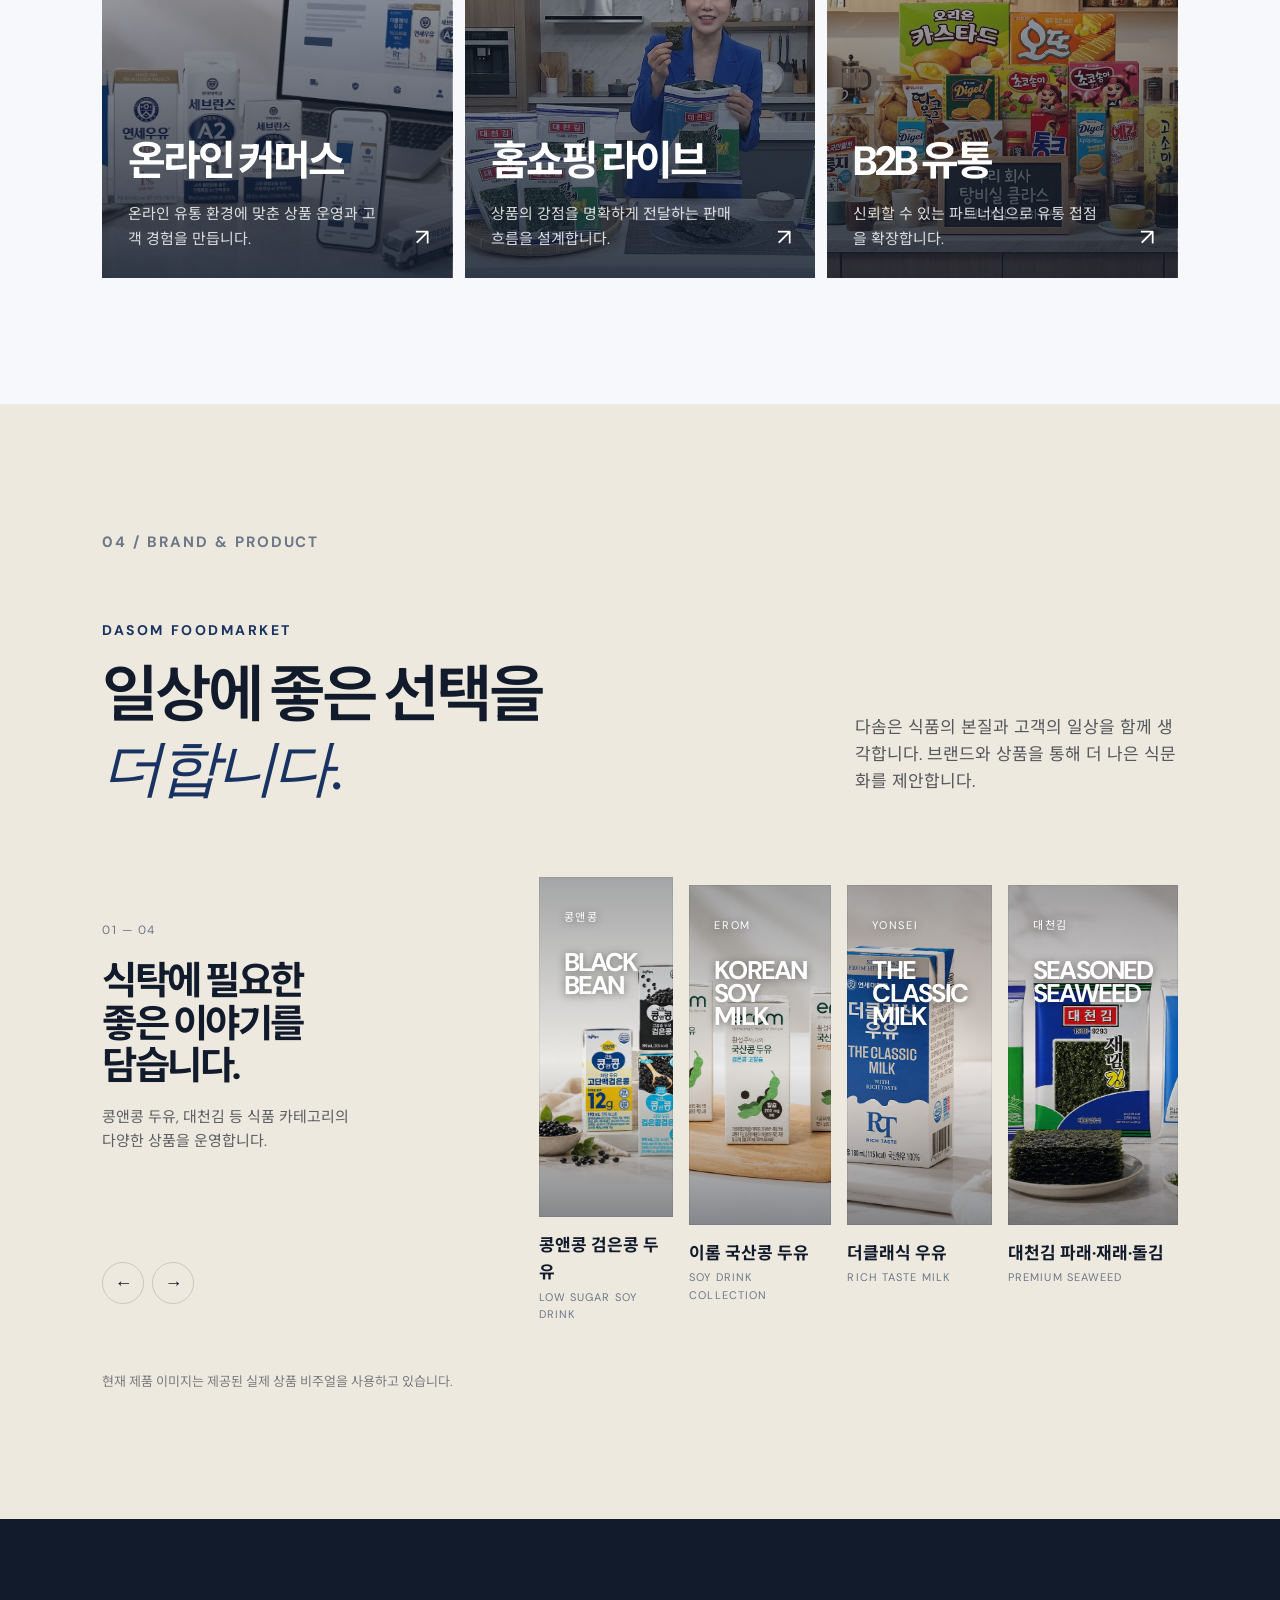
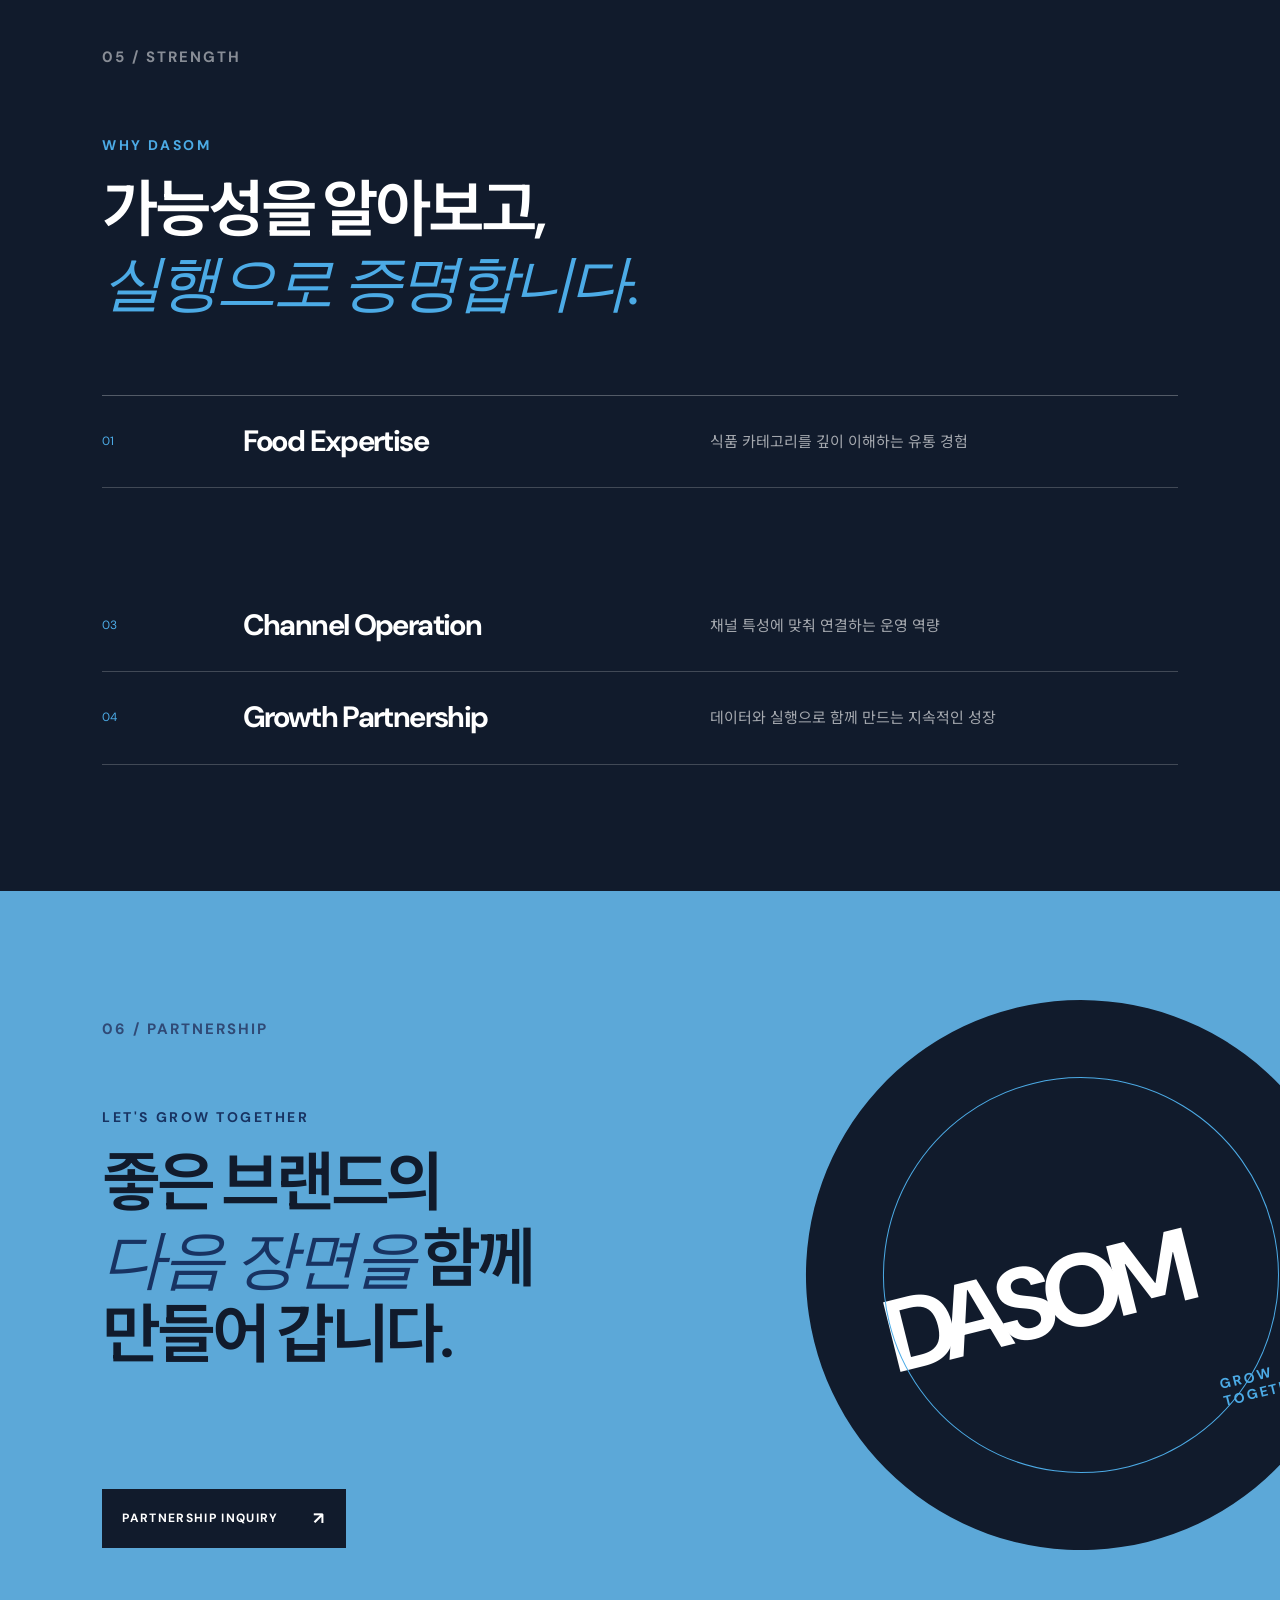
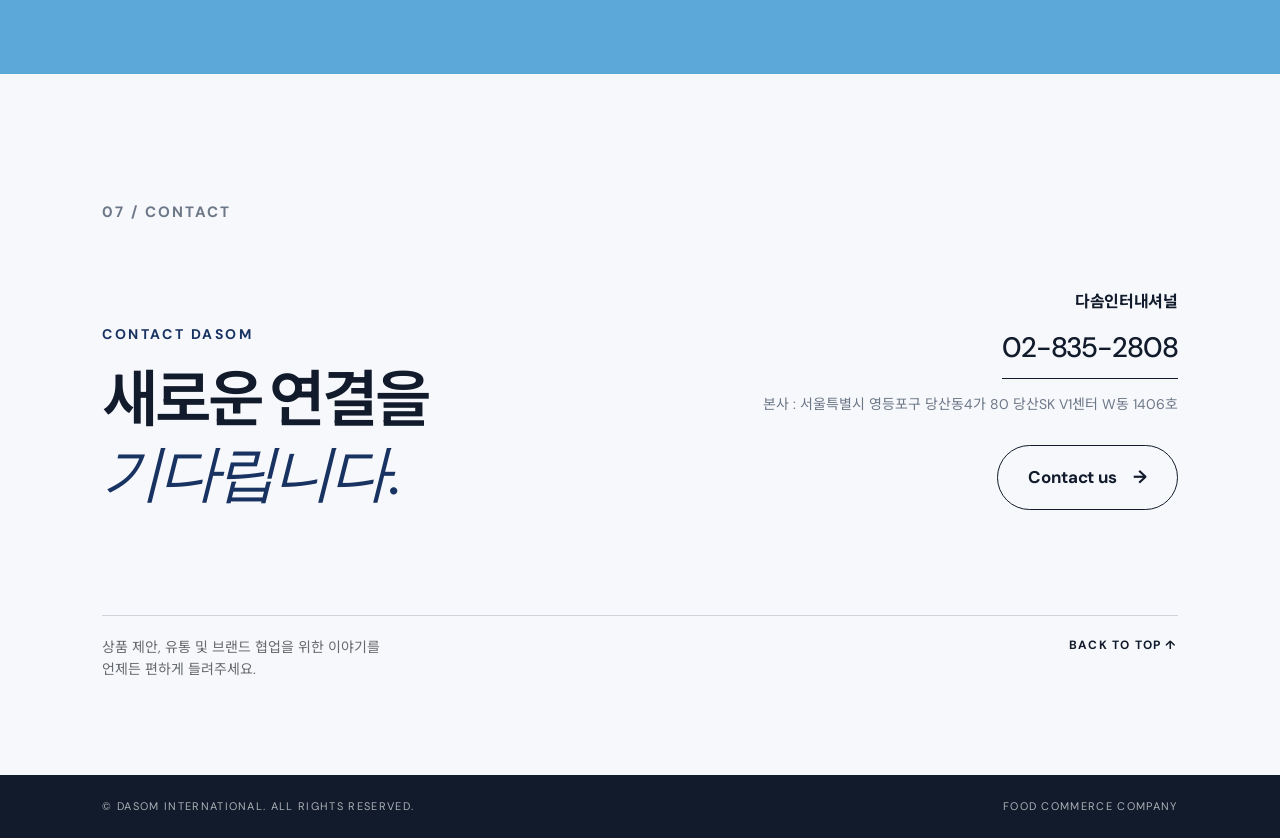
==== commit 812d7959: "Update company stats section in index.html" ====
--- a/index.html
+++ b/index.html
@@ -57,7 +57,7 @@
         <div><p class="eyebrow">WE ARE DASOM</p><h2>상품을 넘어,<br>성장의 흐름을<br><em>만듭니다.</em></h2></div>
         <div class="company-text"><p>다솜인터내셔널은 식품을 발굴하고, 상품으로 기획하며, 다양한 유통 채널을 통해 고객에게 연결합니다.</p><p>오랜 식품 유통 경험을 바탕으로 상품 소싱부터 콘텐츠, 유통, 마케팅과 데이터까지 브랜드의 다음 성장을 함께 고민합니다.</p><a class="text-link" href="#business">DASOM BUSINESS <span>→</span></a></div>
       </div>
-      <div class="company-stats"><div><strong>2004</strong><span>다솜인터내셔널 설립</span></div><div><strong>20<span>+</span></strong><span>년의 식품 유통 경험</span></div><div><strong>ONE</strong><span>통합 식품 커머스 파트너</span></div></div>
+      <div class="company-stats"><div><strong>2004</strong><span>다솜인터내셔널 설립</span></div><div><strong>23년의<span></span></strong><span>식품 유통 경험</span></div><div><strong>One Way</strong><span>통합 식품 커머스 파트너</span></div></div>
     </section>
 
     <section class="business section dark" id="business">
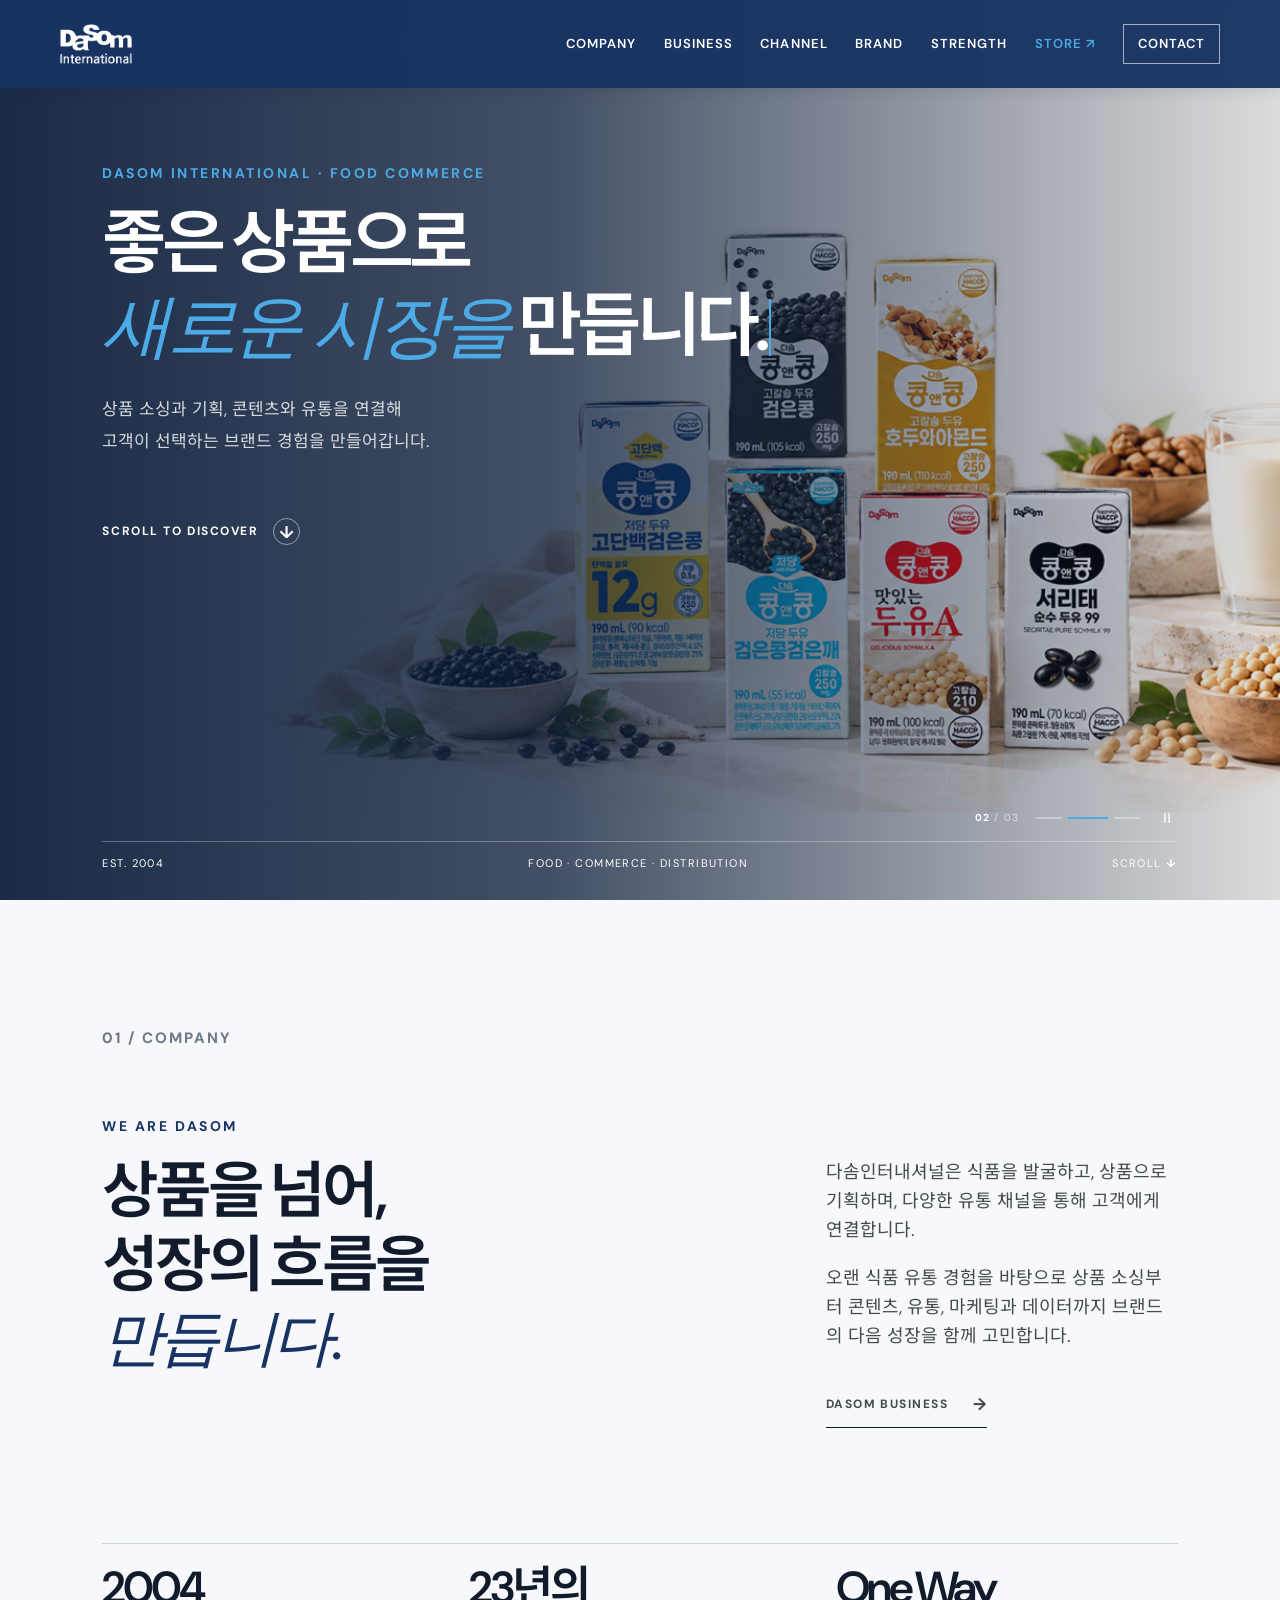
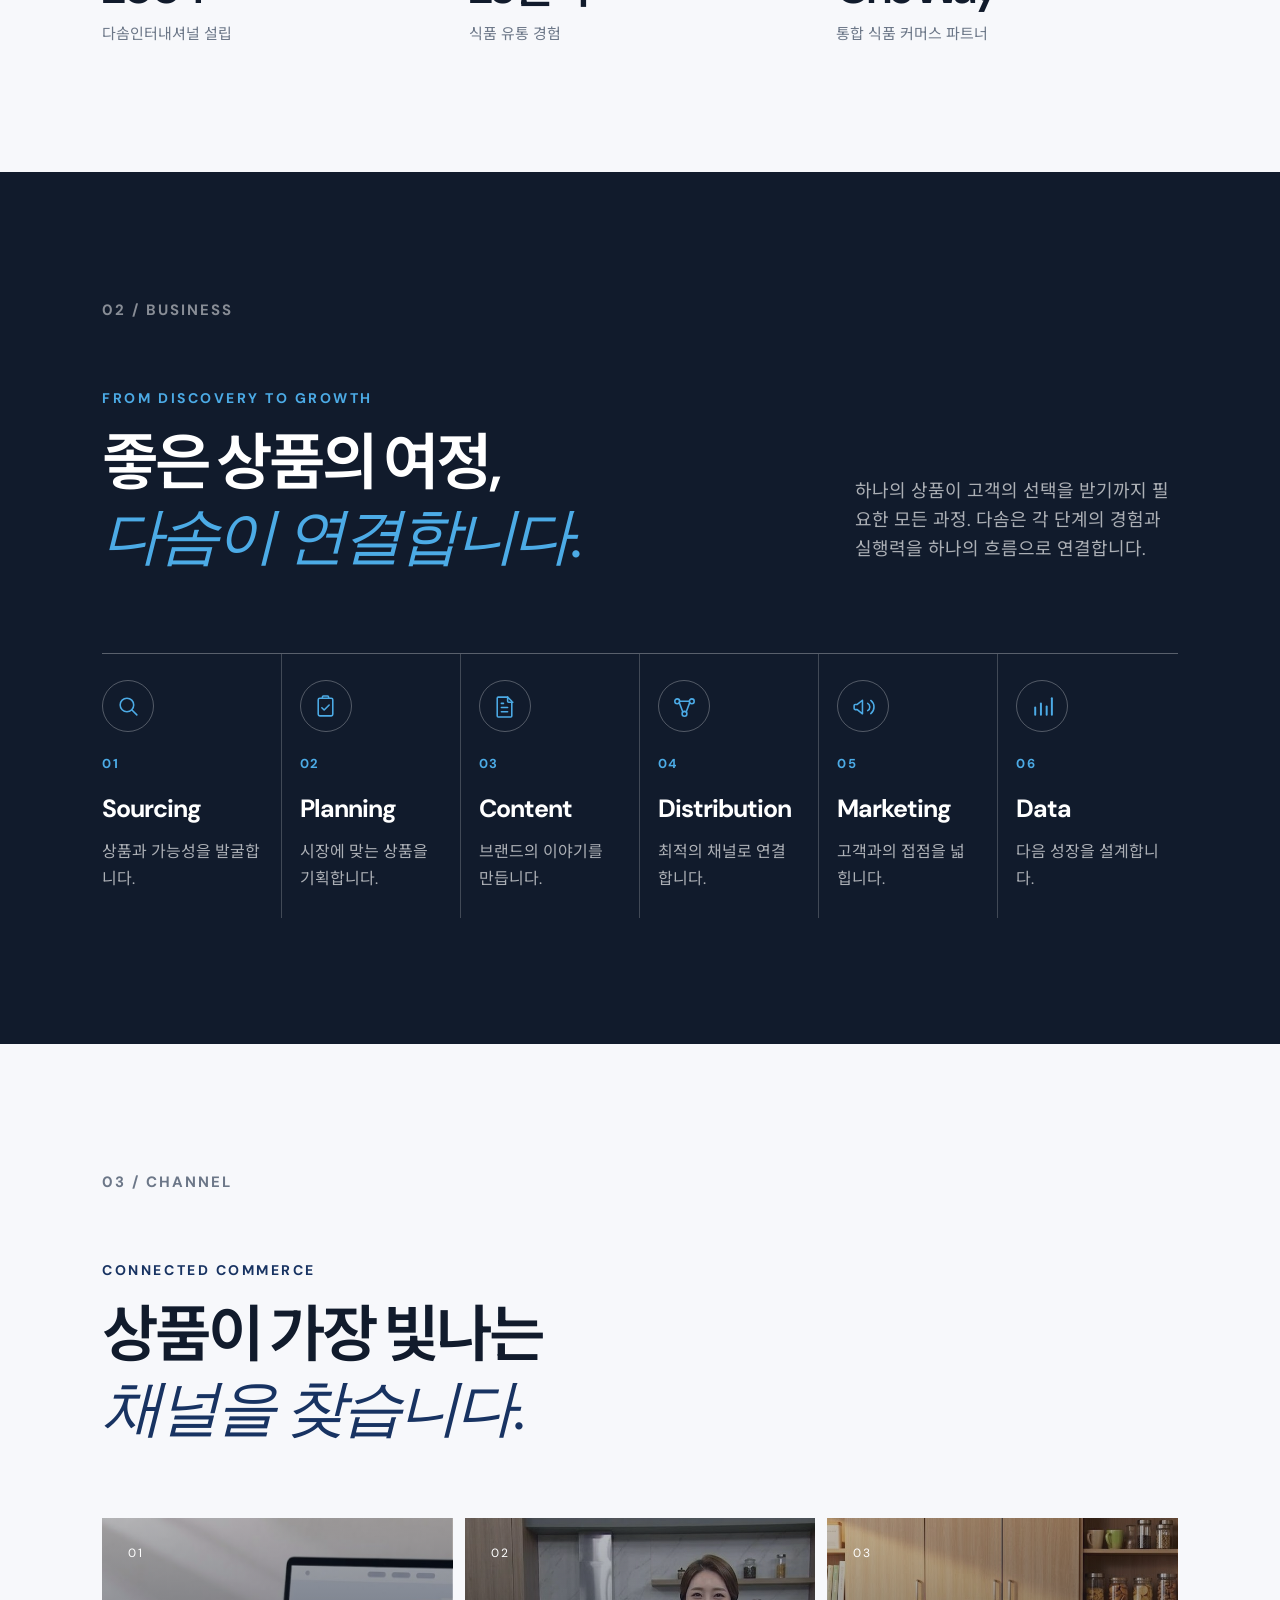
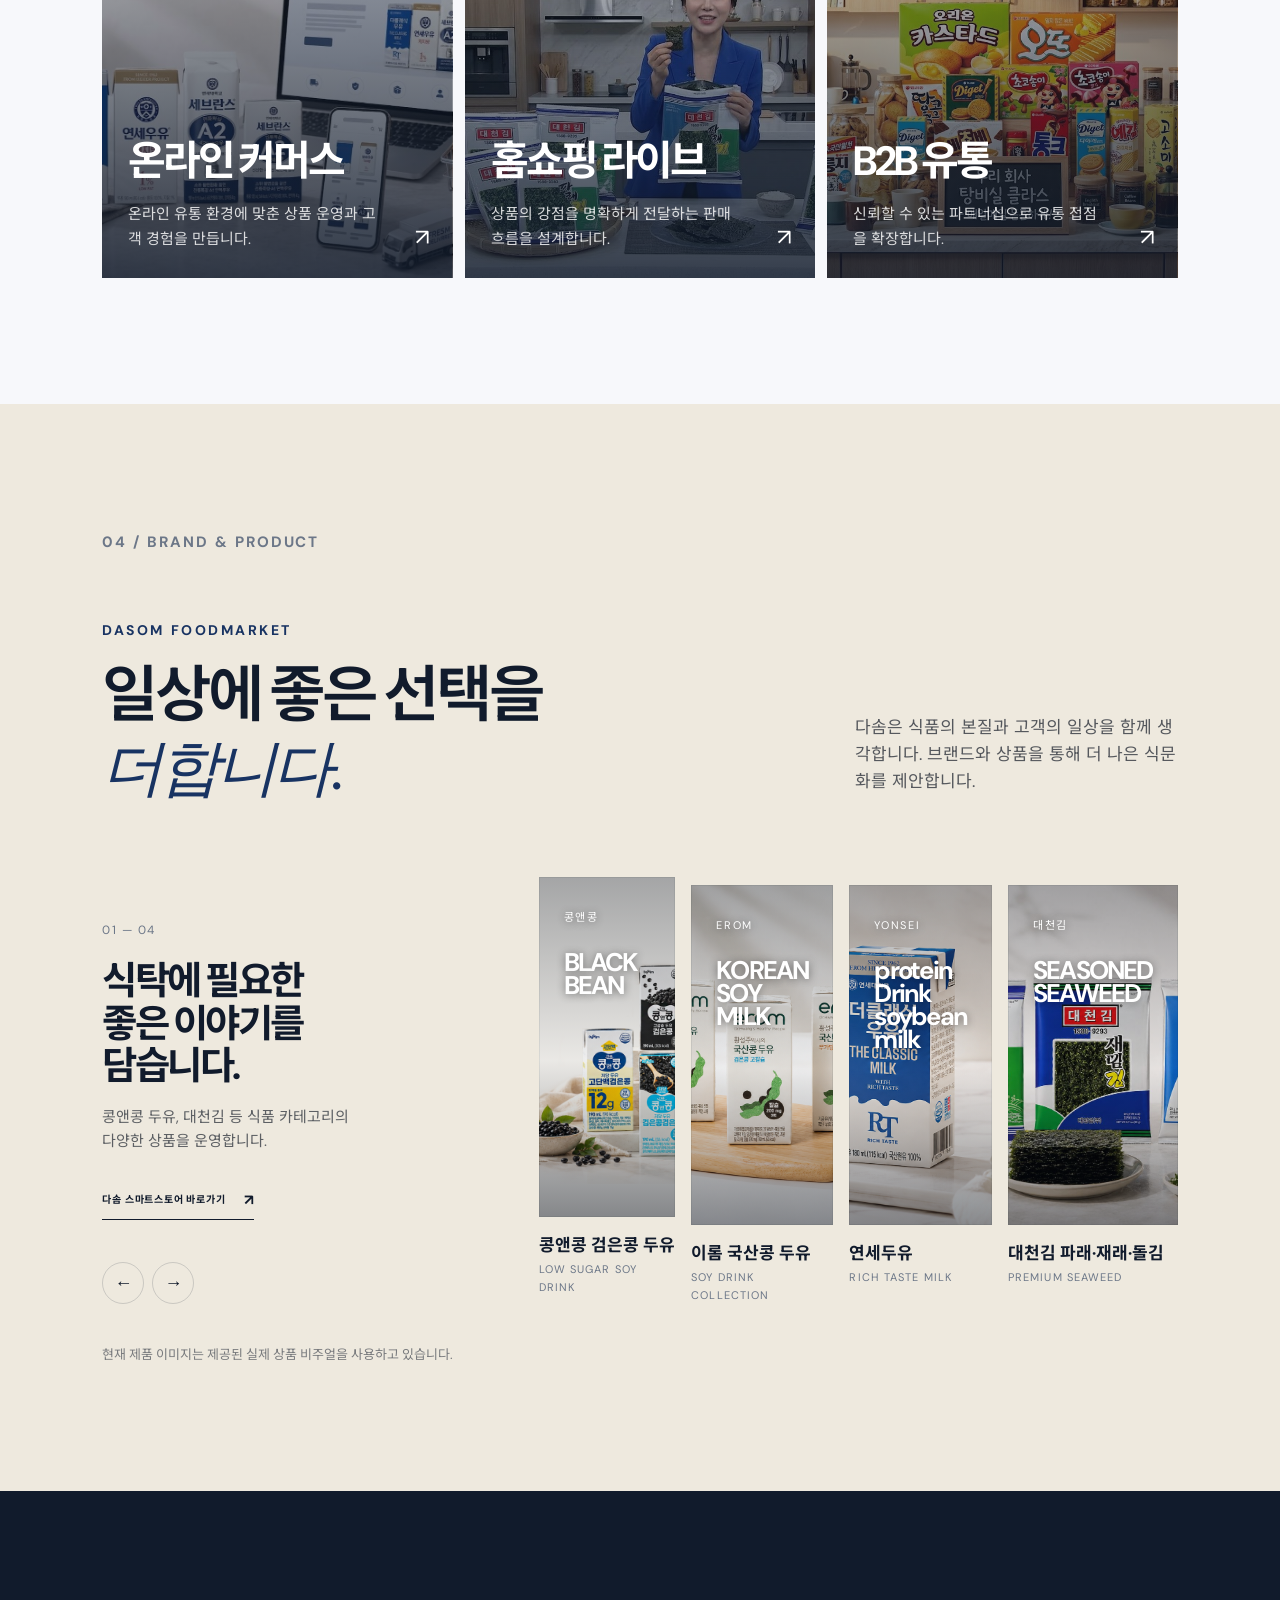
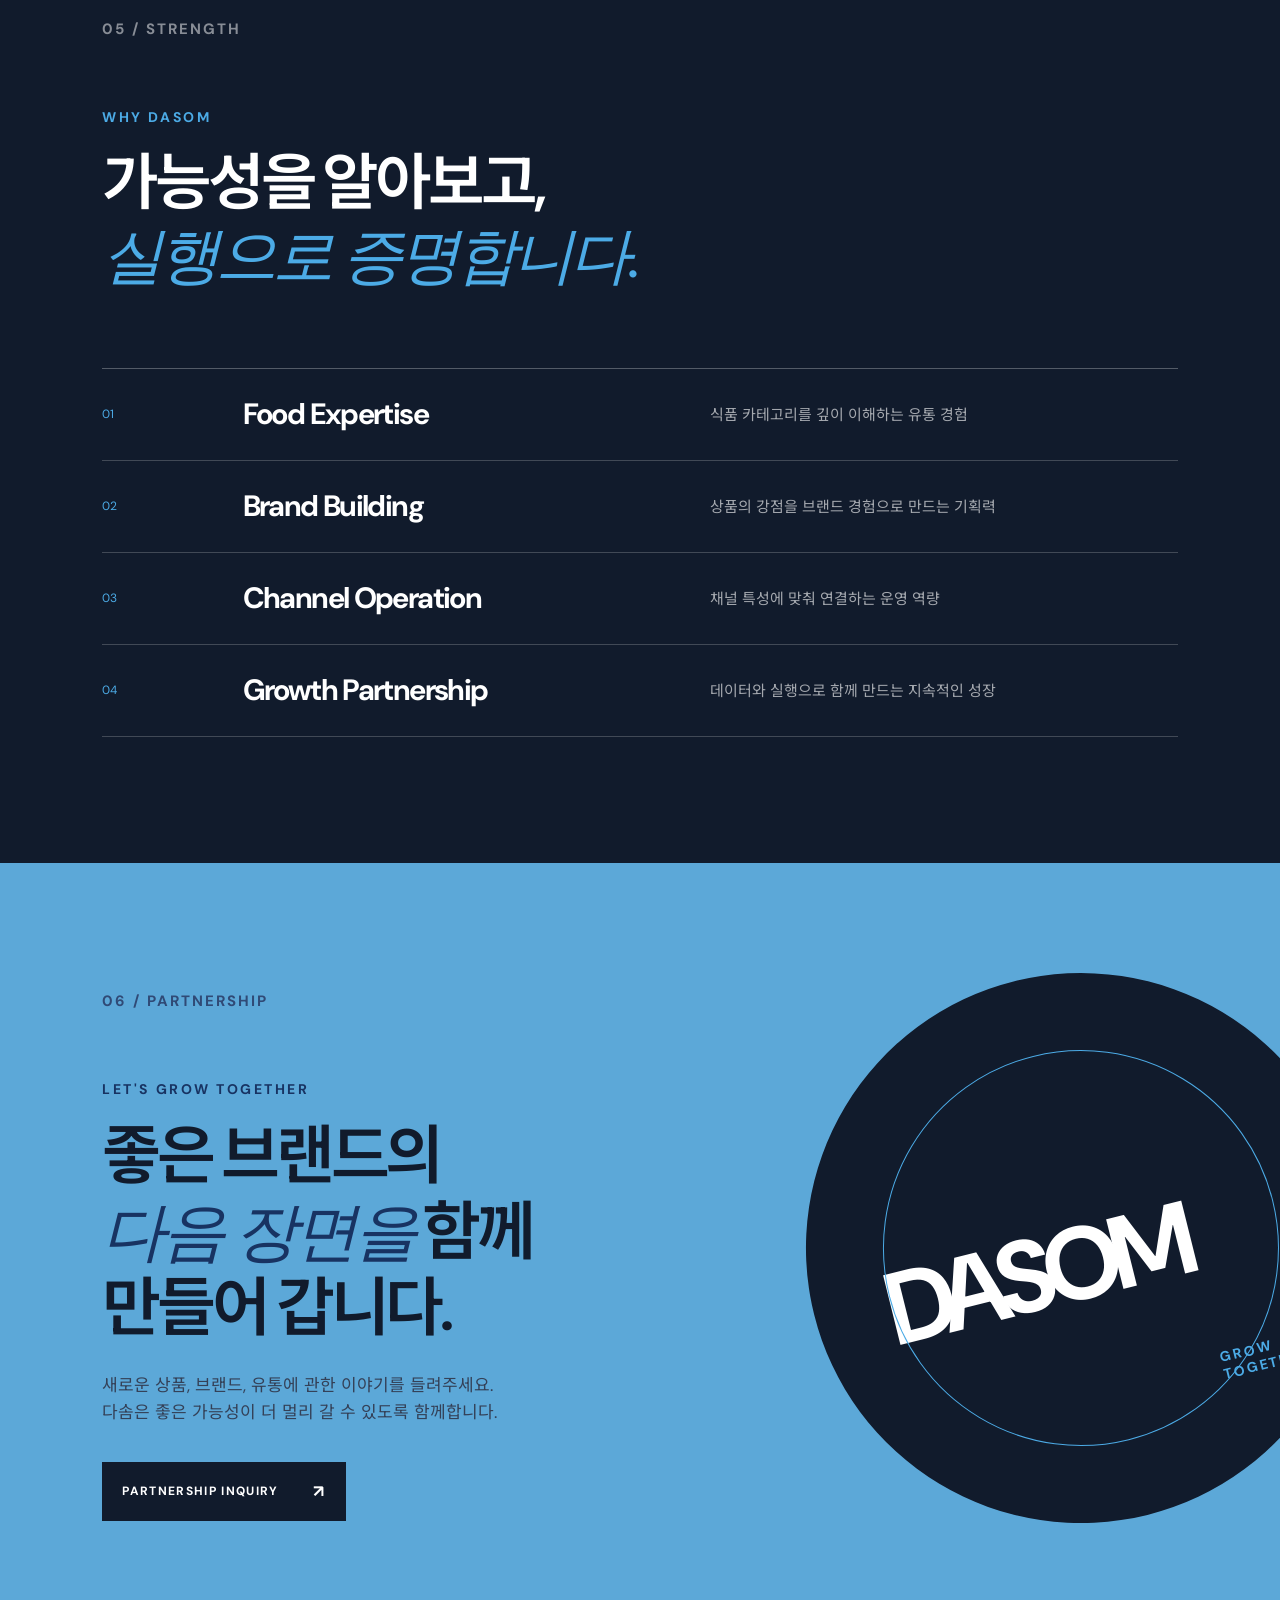
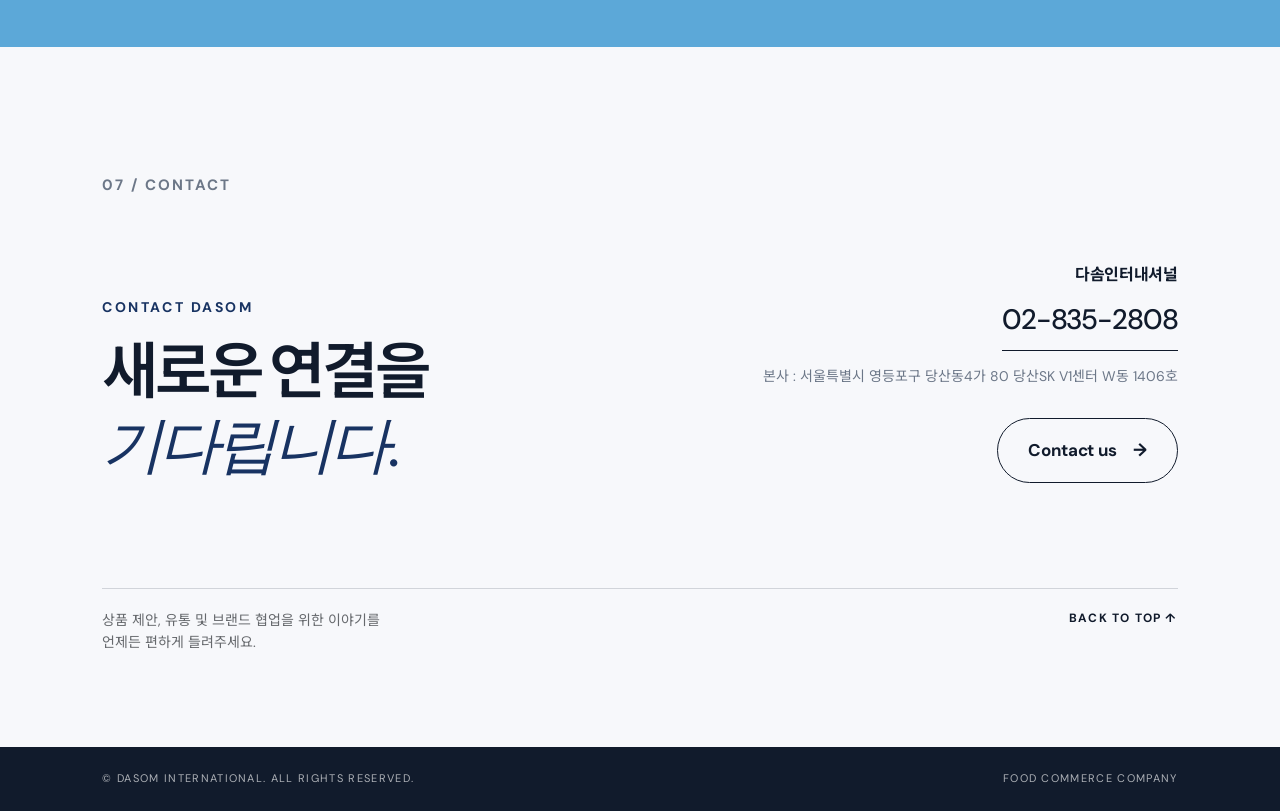
==== commit 9cca9eb6: "Update product items in index.html" ====
--- a/index.html
+++ b/index.html
@@ -84,7 +84,7 @@
       <div class="brand-heading"><div><p class="eyebrow">DASOM FOODMARKET</p><h2>일상에 좋은 선택을<br><em>더합니다.</em></h2></div><p>다솜은 식품의 본질과 고객의 일상을 함께 생각합니다. 브랜드와 상품을 통해 더 나은 식문화를 제안합니다.</p></div>
       <div class="product-stage">
         <div class="product-copy"><span class="product-number">01 — 04</span><h3>식탁에 필요한<br>좋은 이야기를<br>담습니다.</h3><p>콩앤콩 두유, 대천김 등 식품 카테고리의 다양한 상품을 운영합니다.</p><a class="store-link" href="https://smartstore.naver.com/dasomshop" target="_blank" rel="noopener noreferrer">다솜 스마트스토어 바로가기 <span>↗</span></a><div class="stage-controls"><button class="stage-prev" aria-label="이전 상품">←</button><button class="stage-next" aria-label="다음 상품">→</button></div></div>
-        <div class="products" aria-live="polite"><article class="product-item active"><div class="product-art soy"><span>콩앤콩</span><b>BLACK<br>BEAN</b><i></i></div><h4>콩앤콩 검은콩 두유</h4><p>LOW SUGAR SOY DRINK</p></article><article class="product-item"><div class="product-art erom-product"><span>EROM</span><b>KOREAN<br>SOY MILK</b><i></i></div><h4>이롬 국산콩 두유</h4><p>SOY DRINK COLLECTION</p></article><article class="product-item"><div class="product-art milk-product"><span>YONSEI</span><b>THE<br>CLASSIC MILK</b><i></i></div><h4>더클래식 우유</h4><p>RICH TASTE MILK</p></article><article class="product-item"><div class="product-art gim-product"><span>대천김</span><b>SEASONED<br>SEAWEED</b><i></i></div><h4>대천김 파래·재래·돌김</h4><p>PREMIUM SEAWEED</p></article></div>
+        <div class="products" aria-live="polite"><article class="product-item active"><div class="product-art soy"><span>콩앤콩</span><b>BLACK<br>BEAN</b><i></i></div><h4>콩앤콩 검은콩 두유</h4><p>LOW SUGAR SOY DRINK</p></article><article class="product-item"><div class="product-art erom-product"><span>EROM</span><b>KOREAN<br>SOY MILK</b><i></i></div><h4>이롬 국산콩 두유</h4><p>SOY DRINK COLLECTION</p></article><article class="product-item"><div class="product-art milk-product"><span>YONSEI</span><b>protein Drink<br>soybean milk</b><i></i></div><h4>연세두유</h4><p>RICH TASTE MILK</p></article><article class="product-item"><div class="product-art gim-product"><span>대천김</span><b>SEASONED<br>SEAWEED</b><i></i></div><h4>대천김 파래·재래·돌김</h4><p>PREMIUM SEAWEED</p></article></div>
       </div>
       <p class="asset-note">현재 제품 이미지는 제공된 실제 상품 비주얼을 사용하고 있습니다.</p>
     </section>
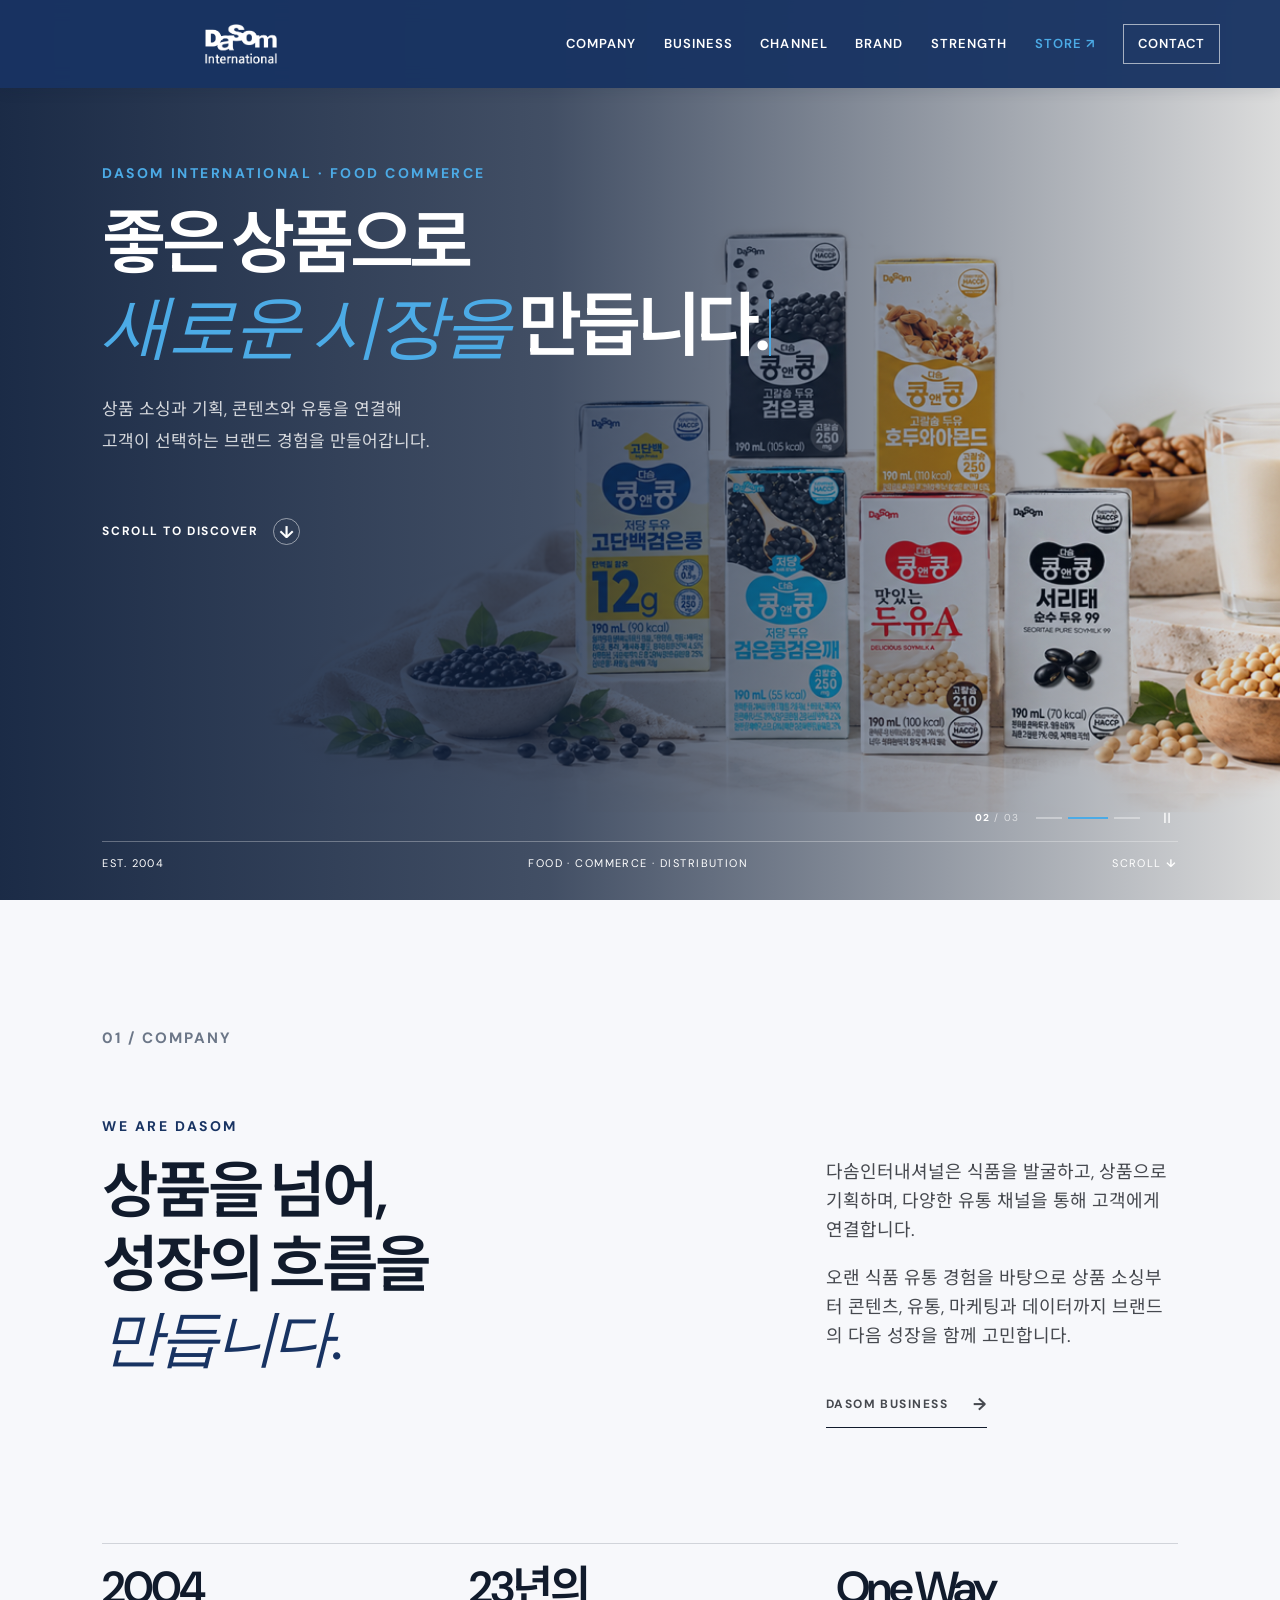
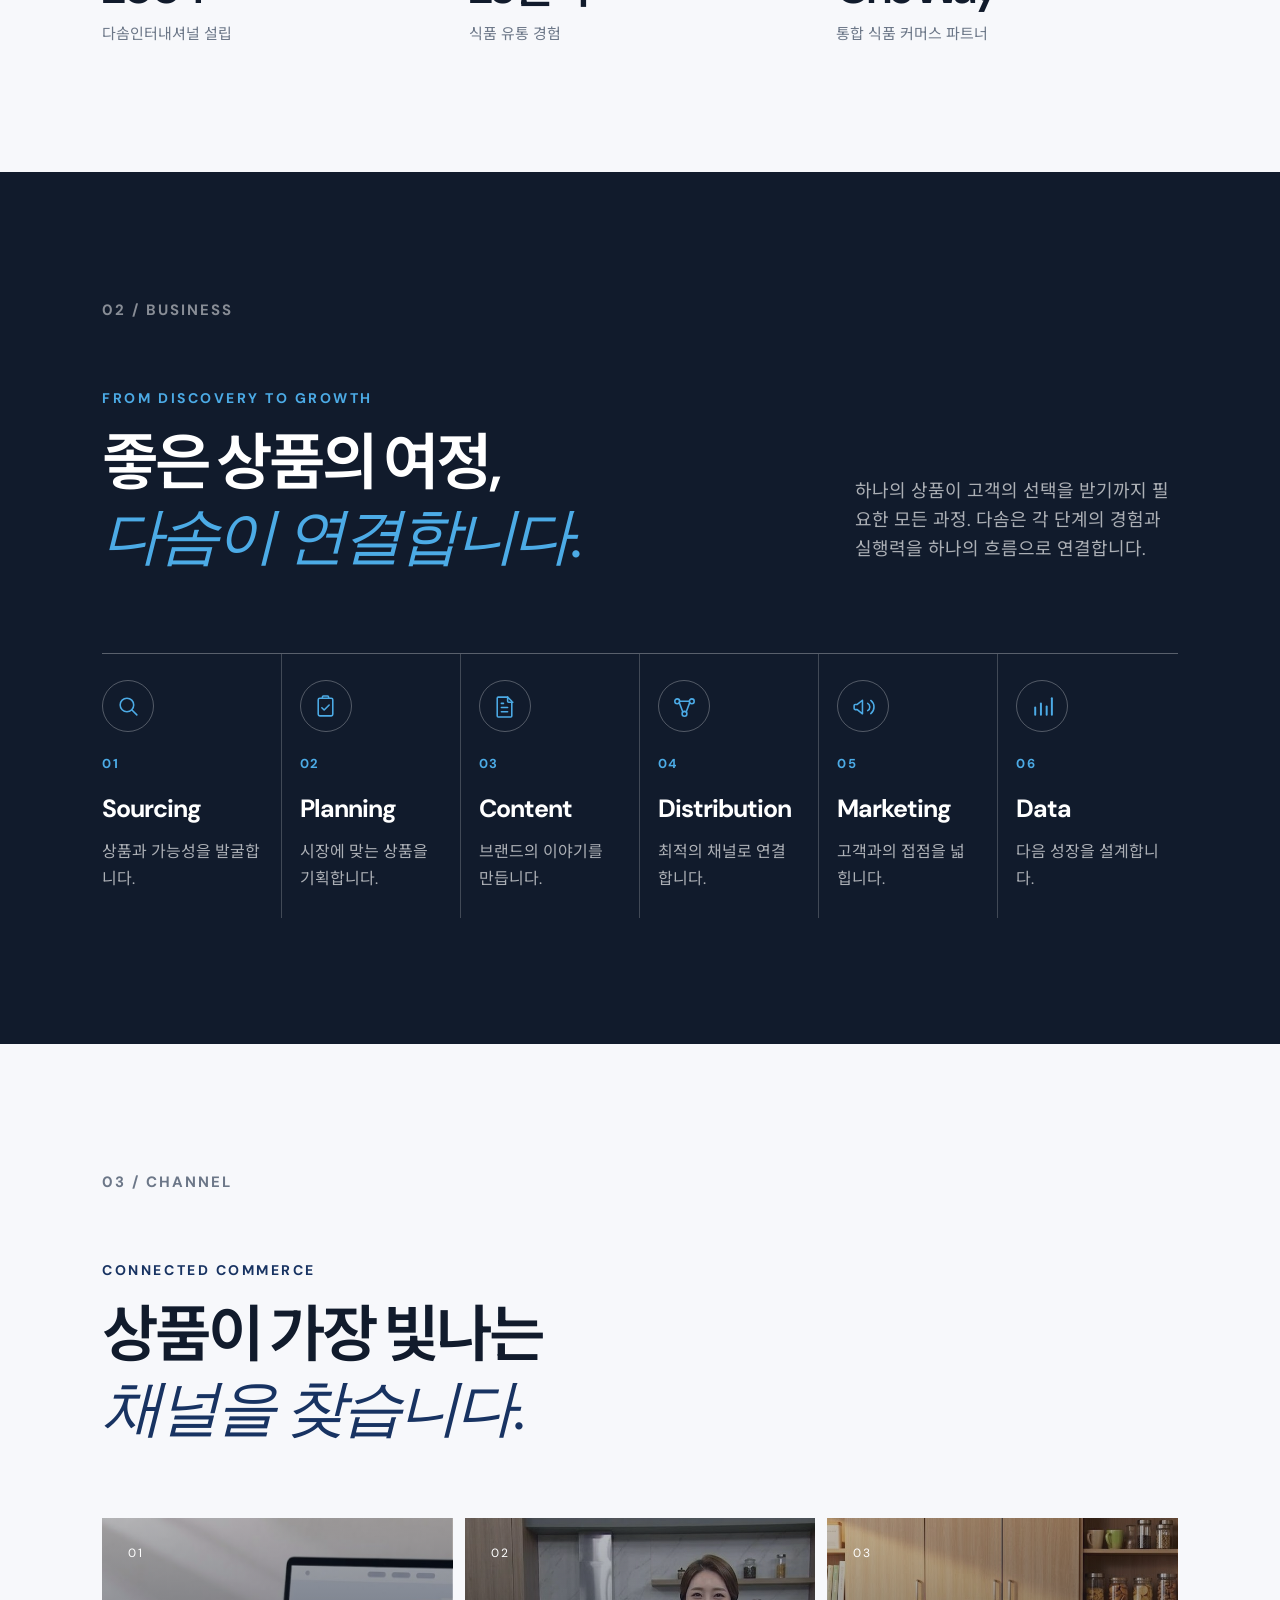
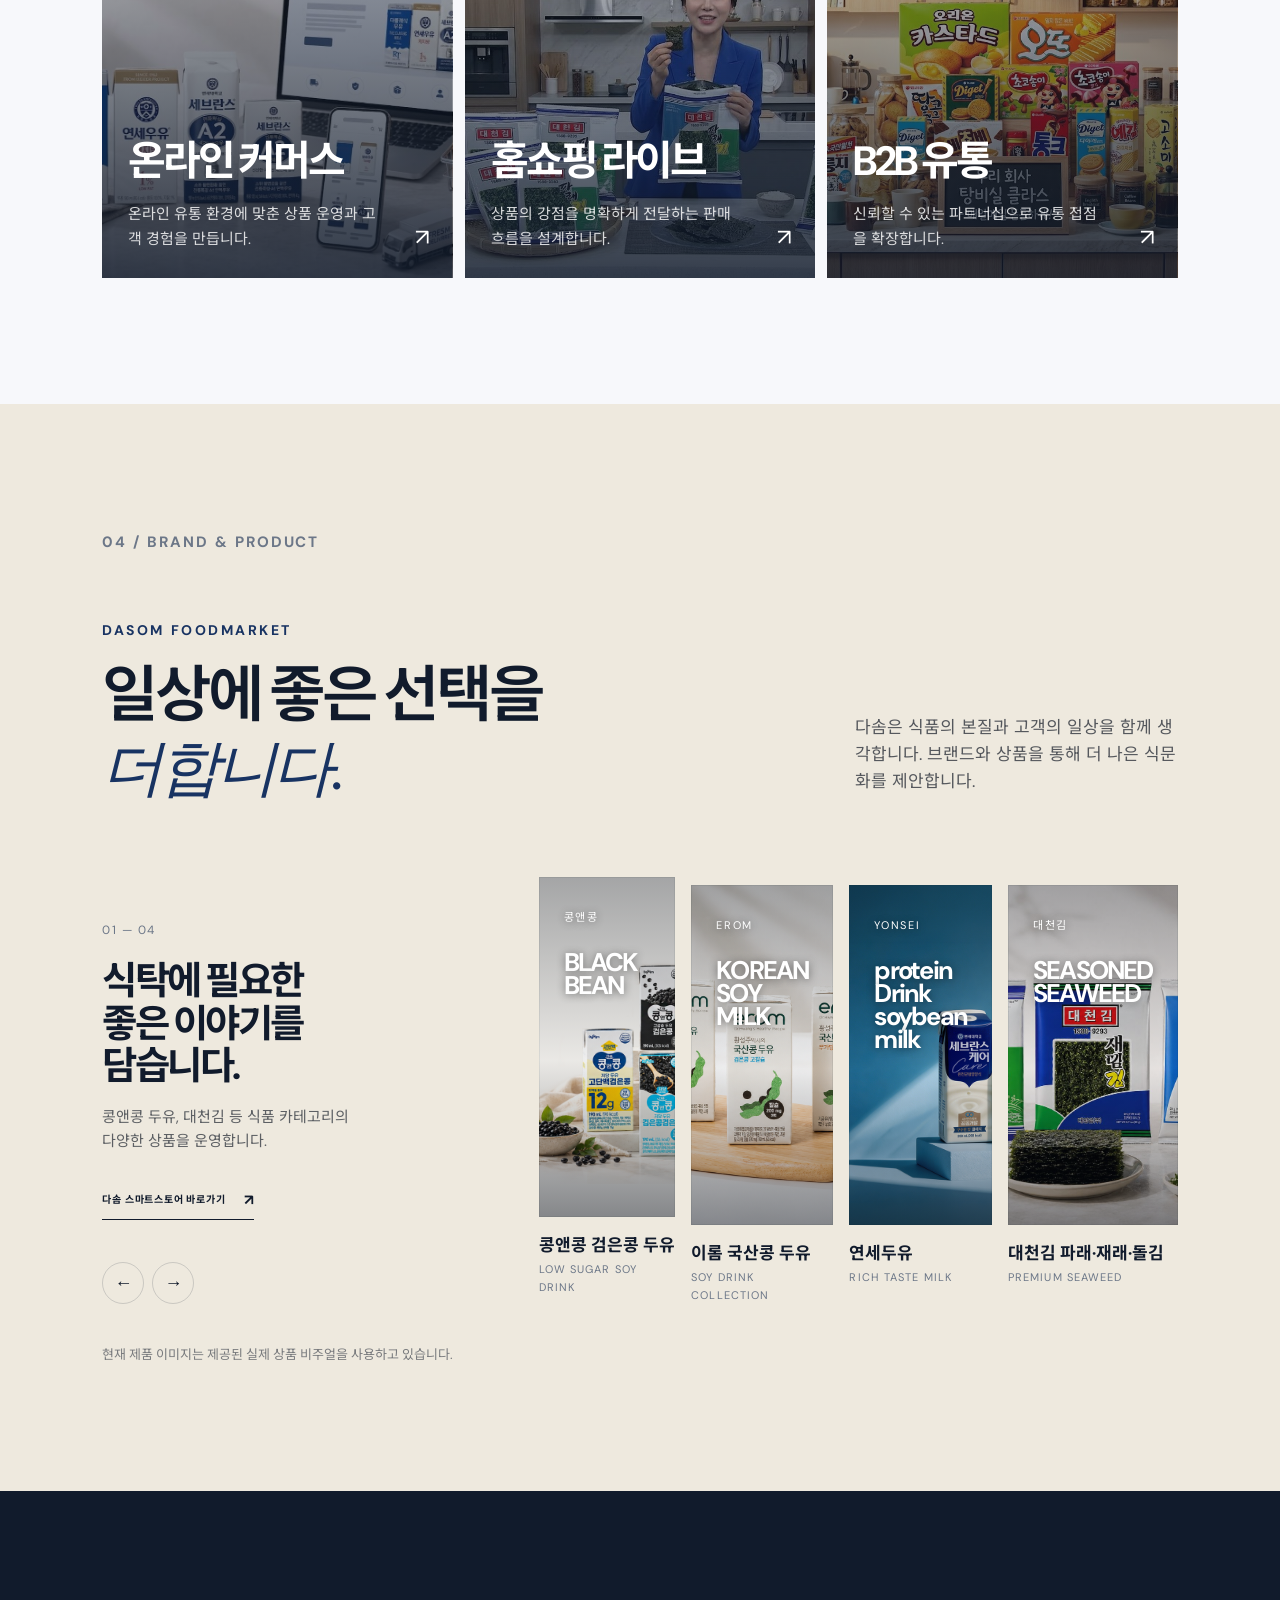
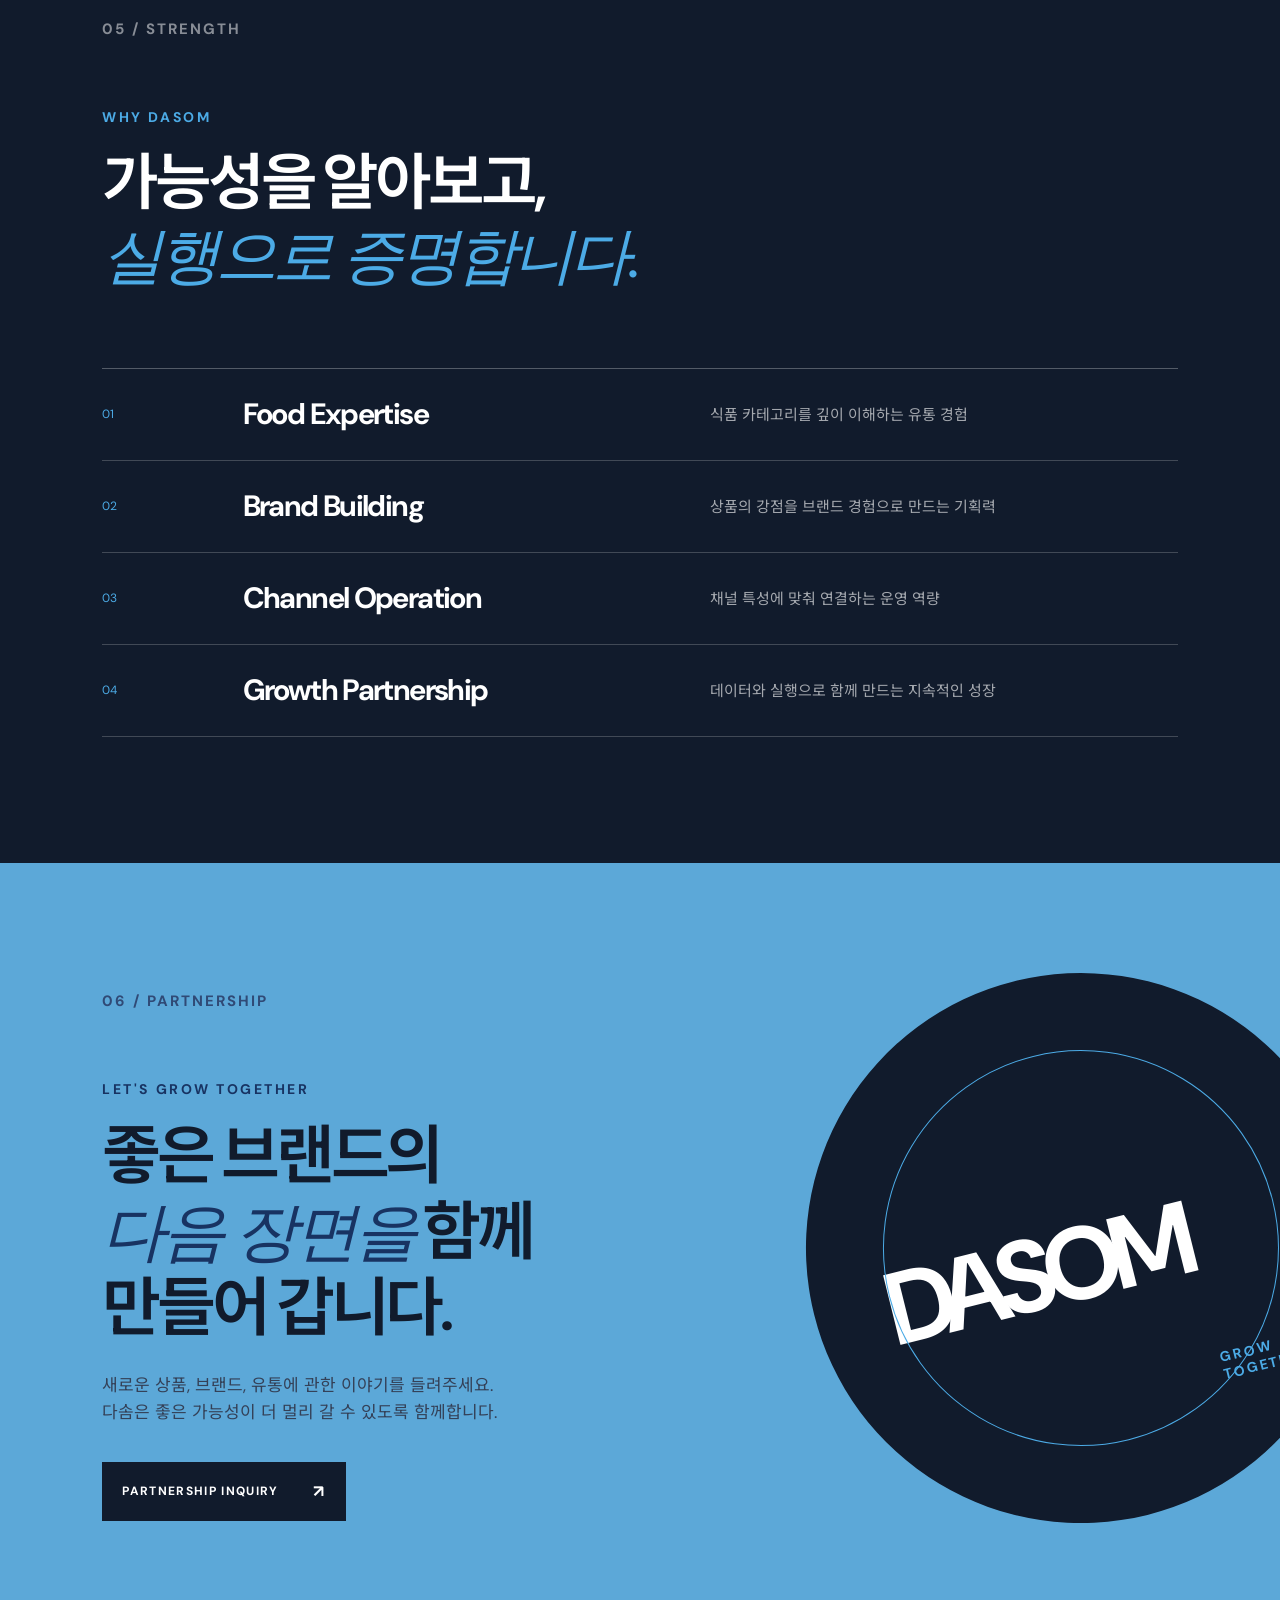
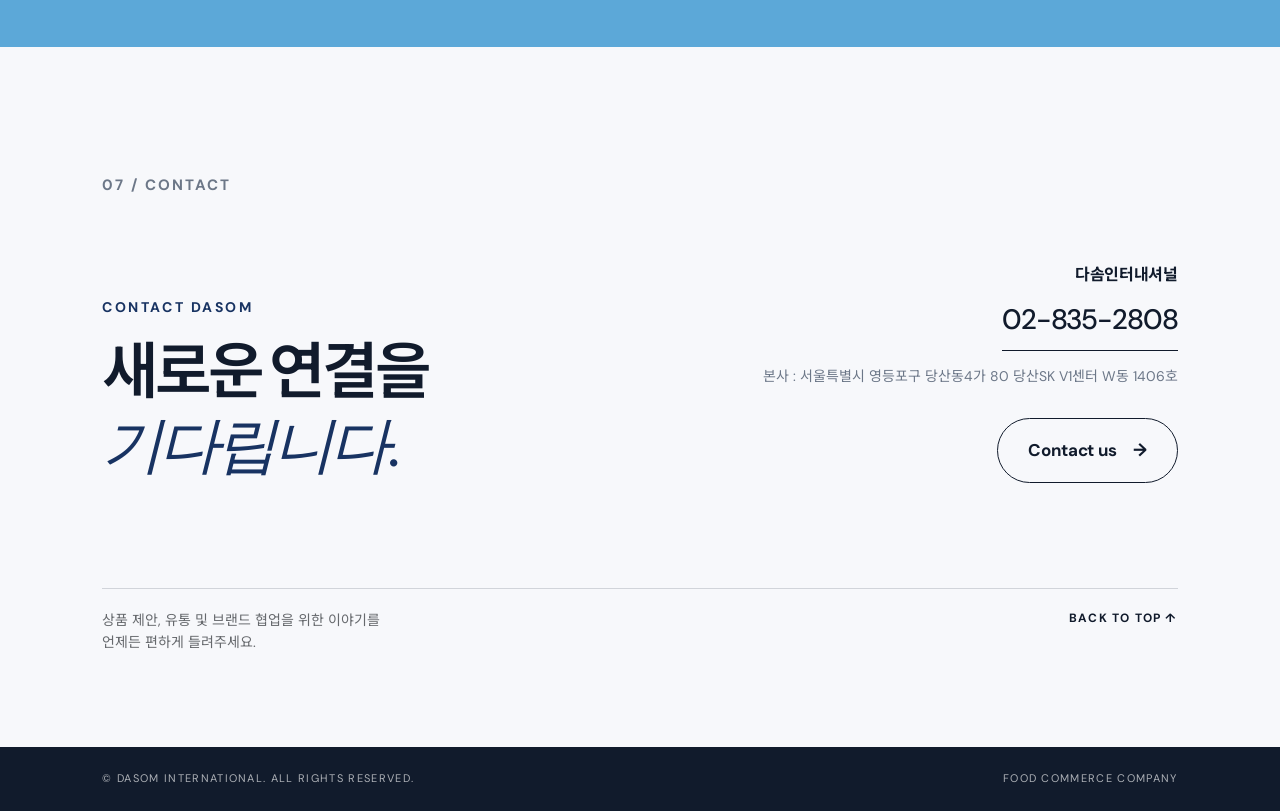
==== commit 8326d1aa: "Wrap logo images in anchor tags for navigation" ====
--- a/index.html
+++ b/index.html
@@ -15,8 +15,8 @@
   <a class="skip" href="#main">본문으로 바로가기</a>
   <header class="site-header" id="top">
     <a class="logo" href="#top" aria-label="DASOM INTERNATIONAL 홈">
-      <img class="logo-img logo-default" src="assets/images/logo-white_02.png" alt="DASOM INTERNATIONAL">
-      <img class="logo-img logo-scrolled" src="assets/images/logo-color_02.png" alt="DASOM INTERNATIONAL">
+     <a href="index.html"> <img class="logo-img logo-default" src="assets/images/logo-white_02.png" alt="DASOM INTERNATIONAL"></a>
+      <a href="index.html"><img class="logo-img logo-scrolled" src="assets/images/logo-color_02.png" alt="DASOM INTERNATIONAL"></a>
     </a>
     <button class="menu-toggle" aria-expanded="false" aria-controls="menu"><span></span><span></span><span></span><span class="sr-only">메뉴 열기</span></button>
     <nav id="menu" class="nav" aria-label="주요 메뉴">
--- a/header-fix_02.css
+++ b/header-fix_02.css
@@ -40,7 +40,7 @@
 .hero-slides { position:absolute; inset:0; z-index:0; overflow:hidden; }
 .hero-slide { position:absolute; inset:0; opacity:0; transform:scale(1.06); transition:opacity .85s ease,transform 6.5s ease; background-position:center; background-size:cover; }
 .hero-slide.active { opacity:1; transform:scale(1); }
-.slide-one { background-image:linear-gradient(90deg,rgba(24,51,98,.96) 0%,rgba(24,51,98,.82) 43%,rgba(24,51,98,.13) 100%),url('assets/images/hero-01.jpG'); }
+.slide-one { background-image:linear-gradient(90deg,rgba(24,51,98,.96) 0%,rgba(24,51,98,.82) 43%,rgba(24,51,98,.13) 100%),url('assets/images/hero-01.jpg'); }
 .slide-two { background-image:linear-gradient(90deg,rgba(15,32,61,.95) 0%,rgba(15,32,61,.78) 43%,rgba(15,32,61,.12) 100%),url('assets/images/beannbean.png'); }
 .slide-three { background-image:linear-gradient(90deg,rgba(24,51,98,.95) 0%,rgba(24,51,98,.78) 43%,rgba(24,51,98,.13) 100%),url('assets/images/hero-03.jpg'); }
 .hero-visual { display:none; }
@@ -50,7 +50,7 @@
 .product-art i { display:none; }
 .soy { background-image:url('assets/images/beannbean.png'); }
 .erom-product { background-image:url('assets/images/erom.png'); }
-.milk-product { background-image:url('assets/images/hero-01.jpG'); }
+.milk-product { background-image:url('assets/images/hero-01.jpg'); }
 .gim-product { background-image:url('assets/images/daechonkim.jpg'); background-position:center 30%; }
 .card-ink { overflow:hidden; background-image:linear-gradient(180deg,rgba(17,27,44,.25),rgba(17,27,44,.83)),url('assets/images/orion.jpg'); background-size:cover; background-position:center; color:#fff; }
 .card-ink p { color:rgba(255,255,255,.82); }
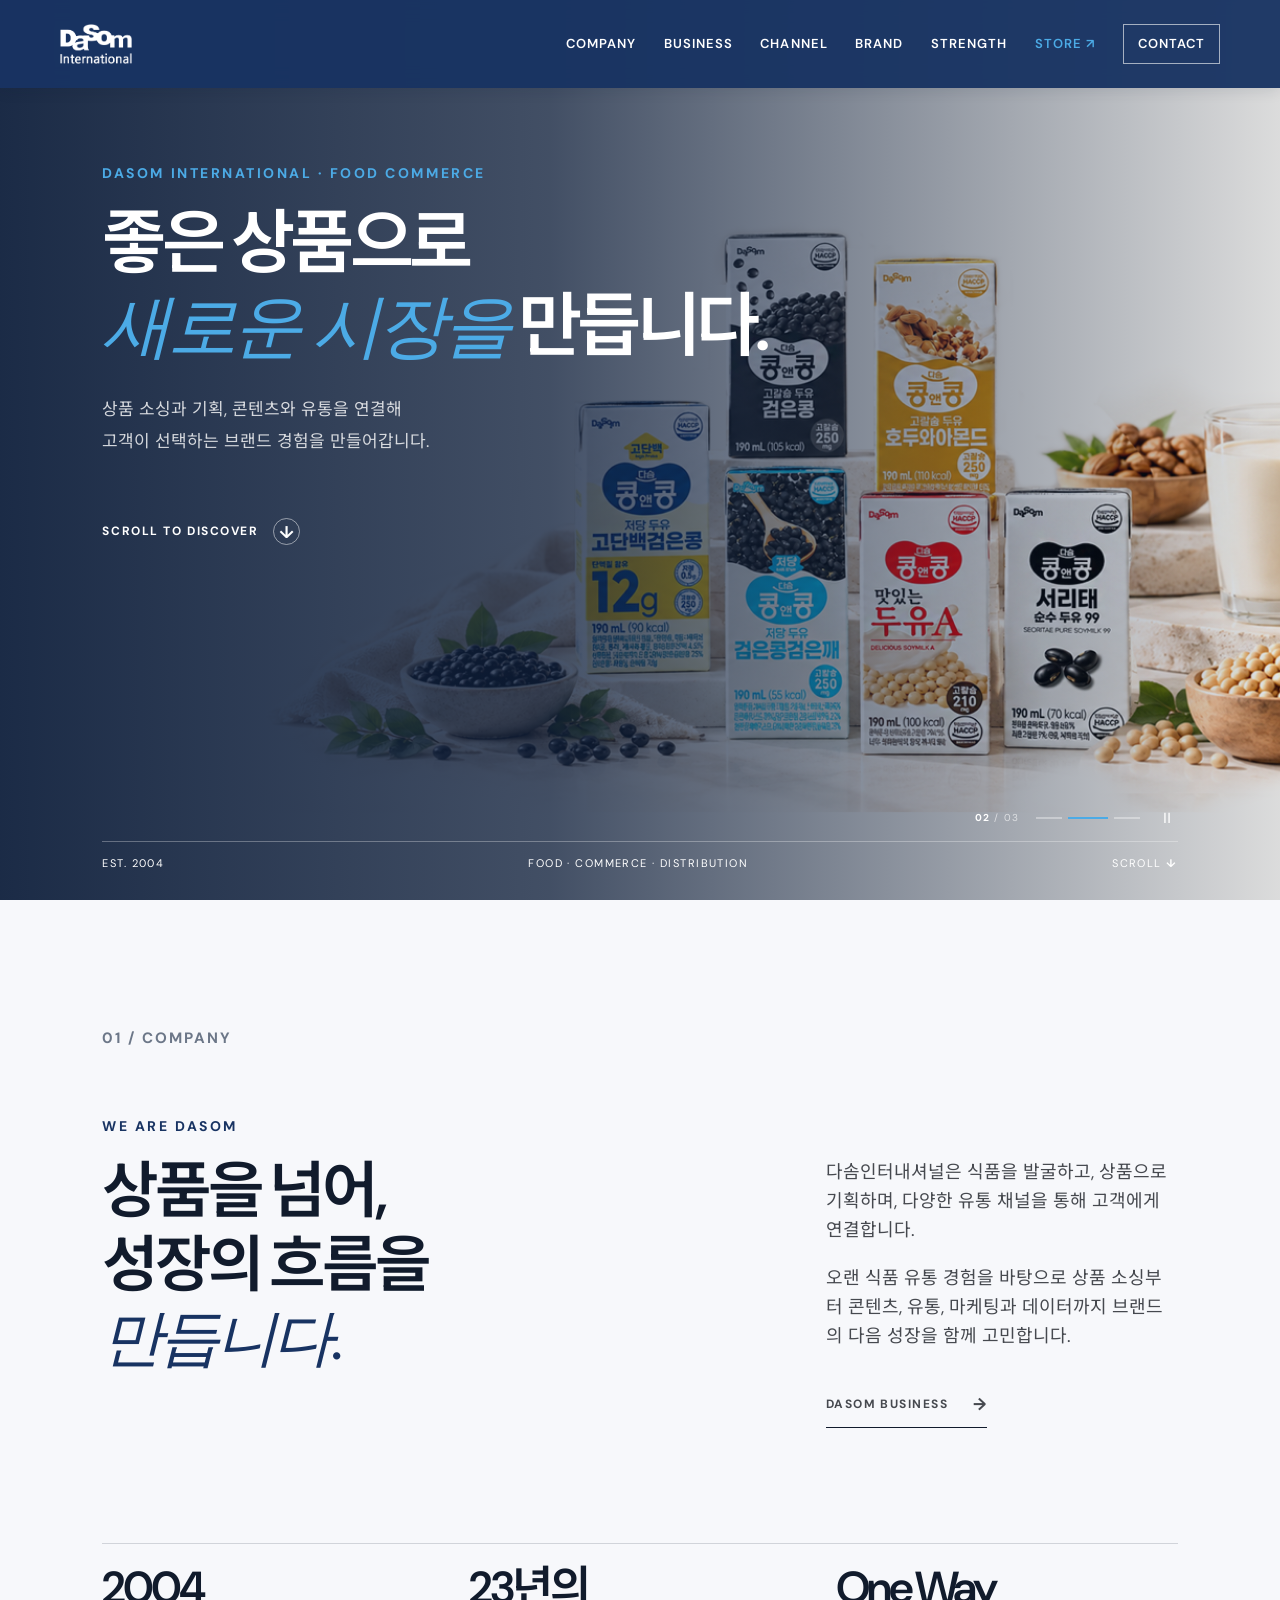
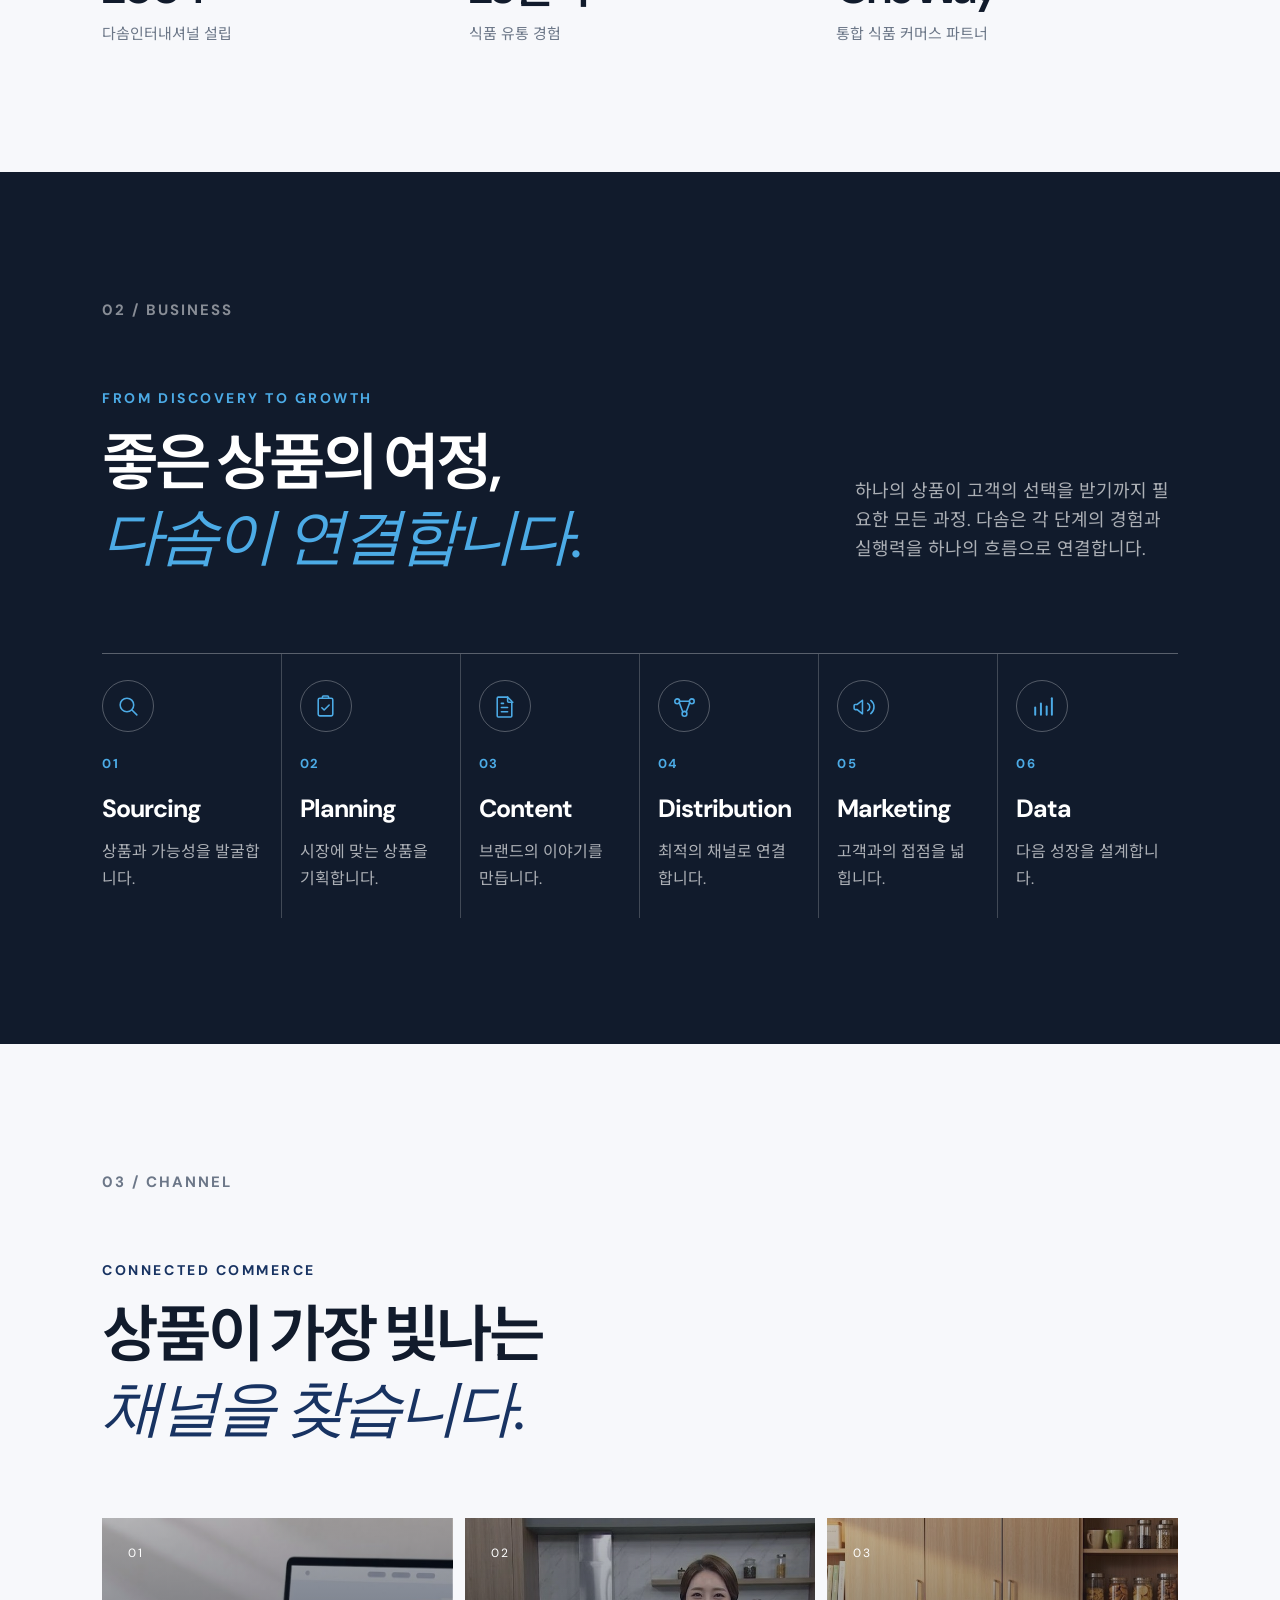
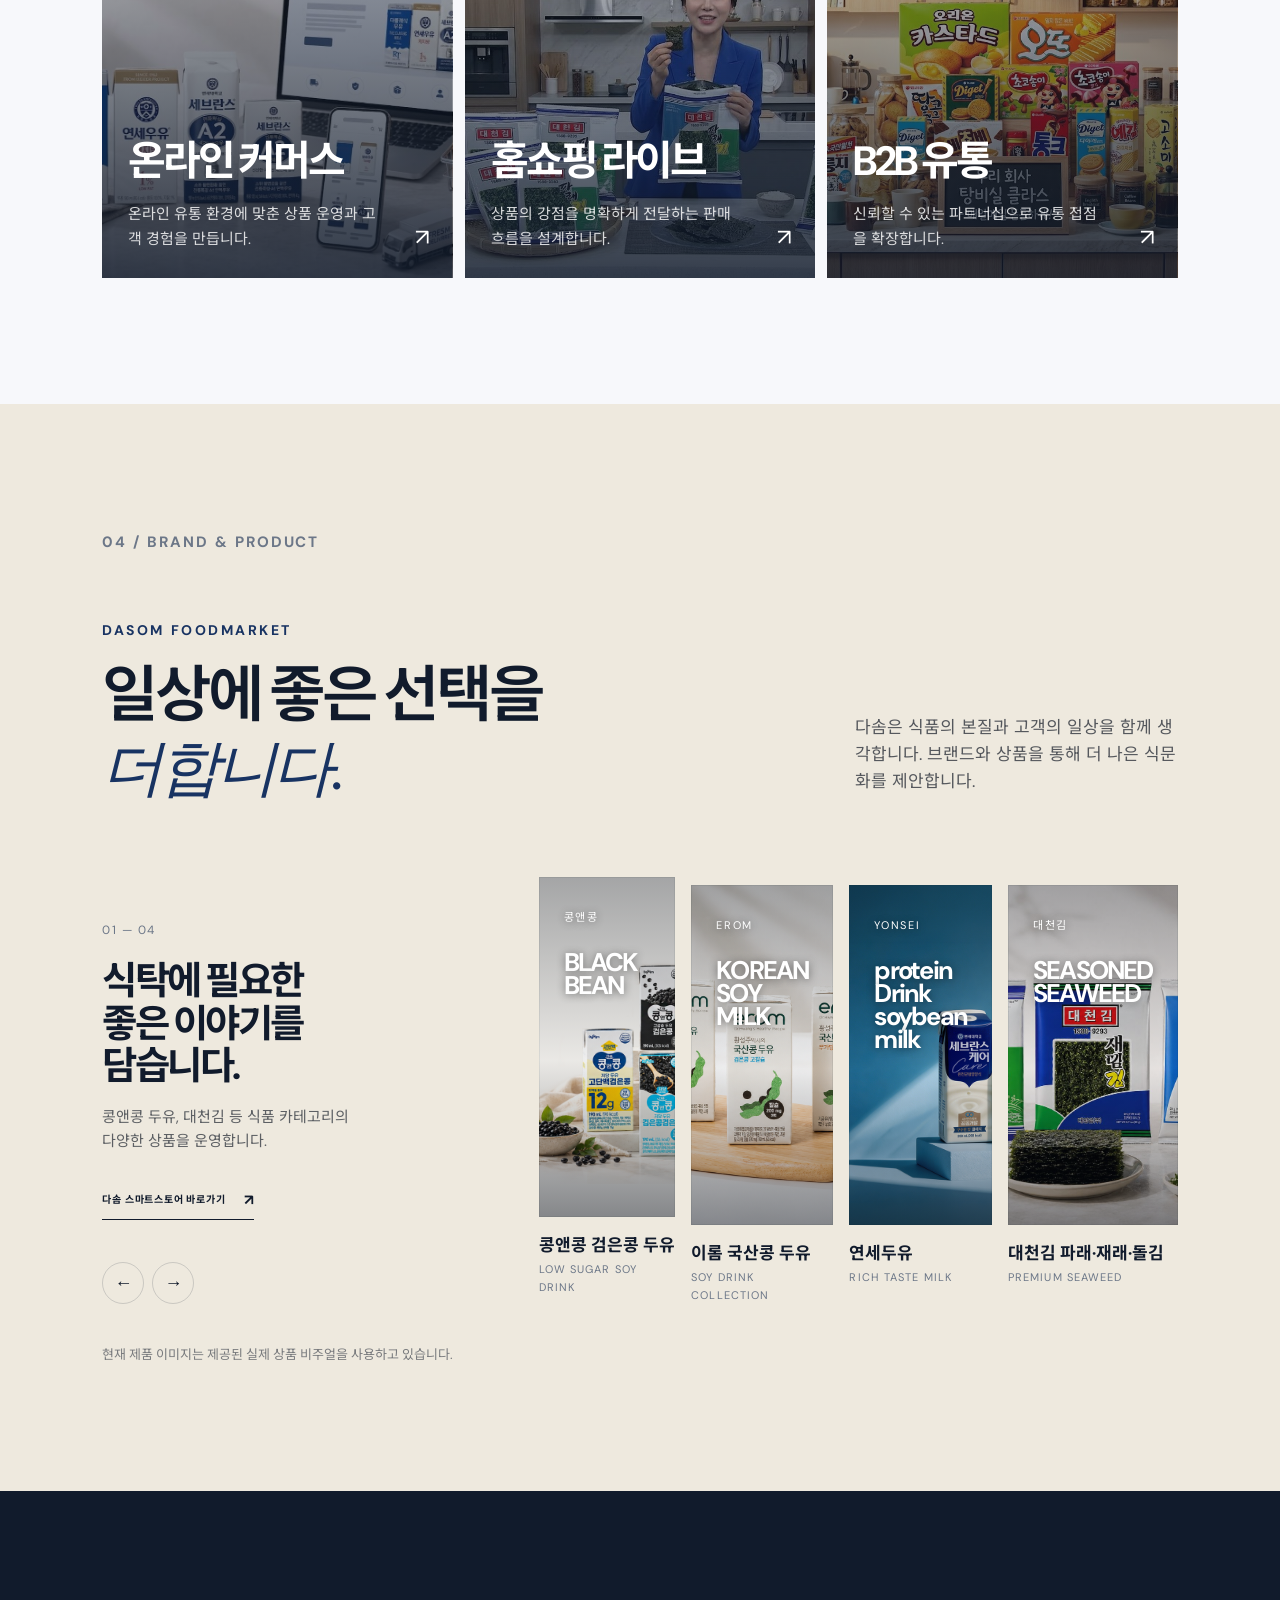
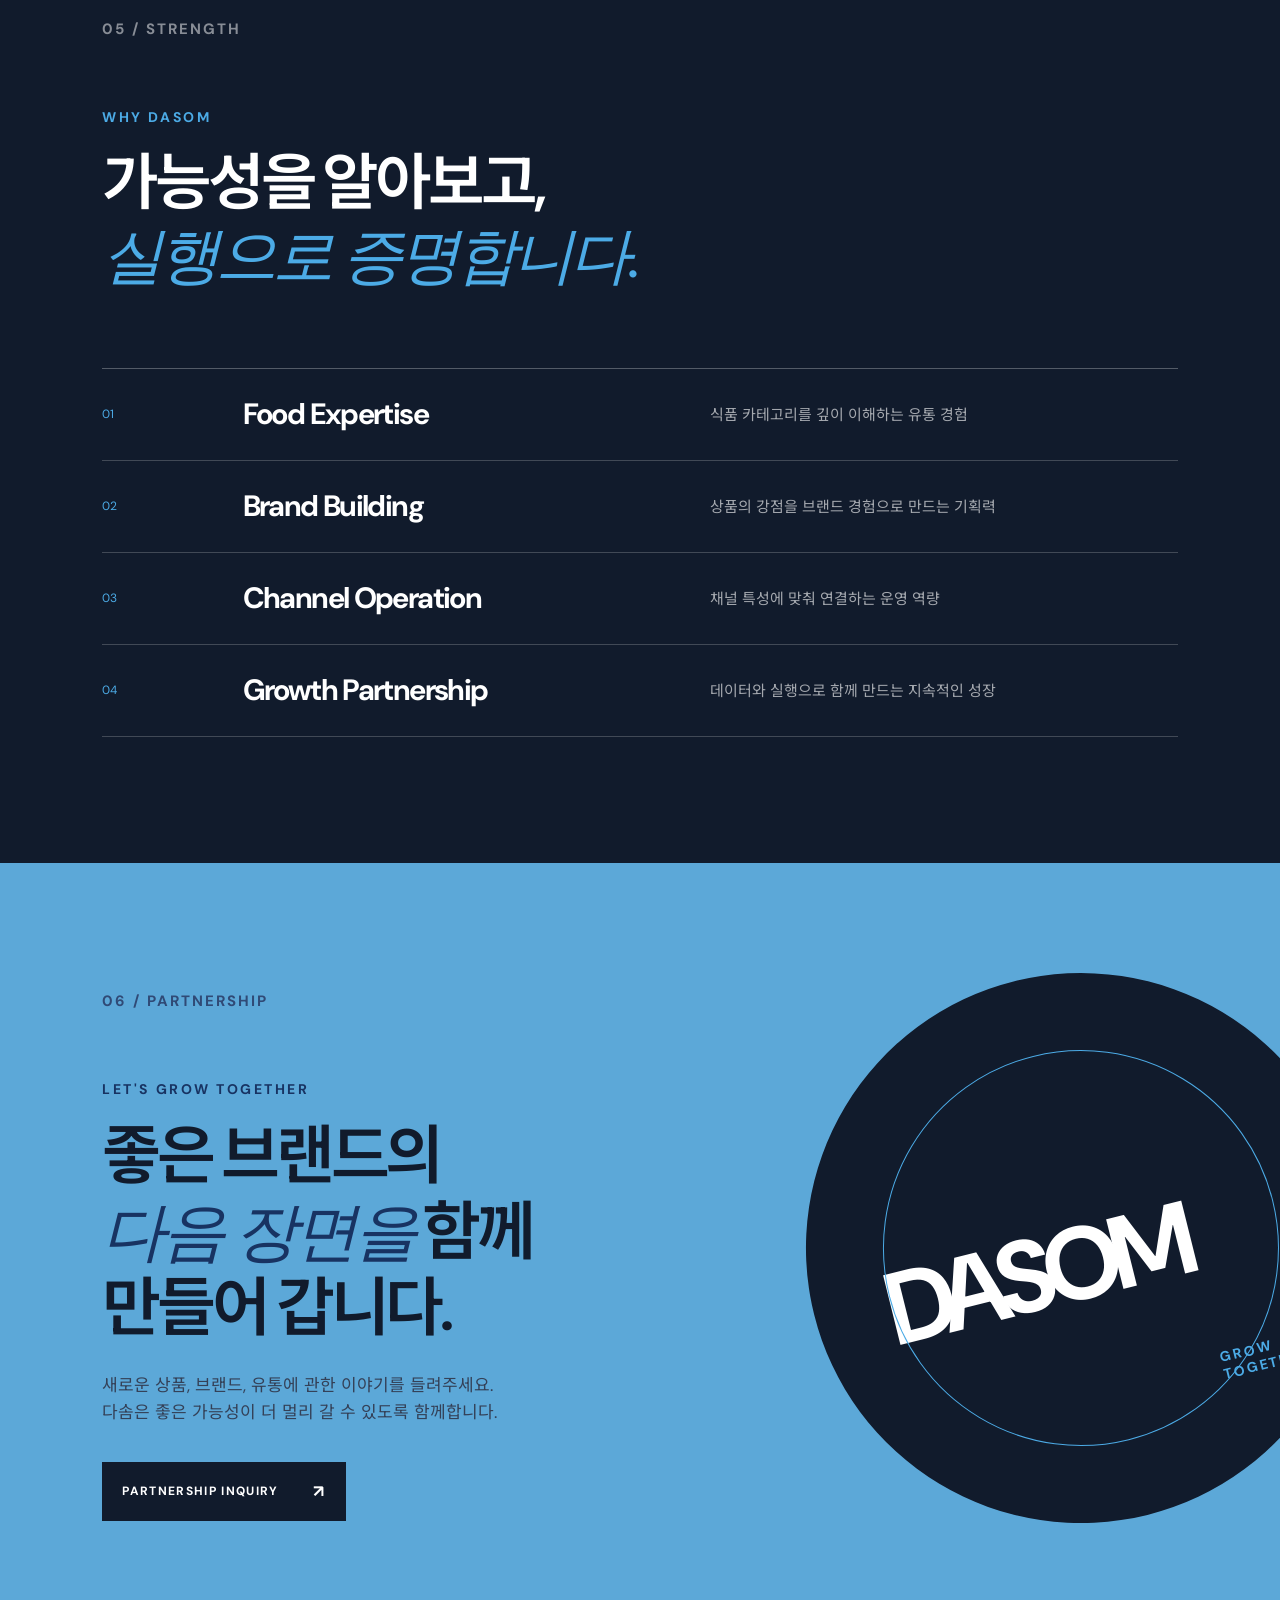
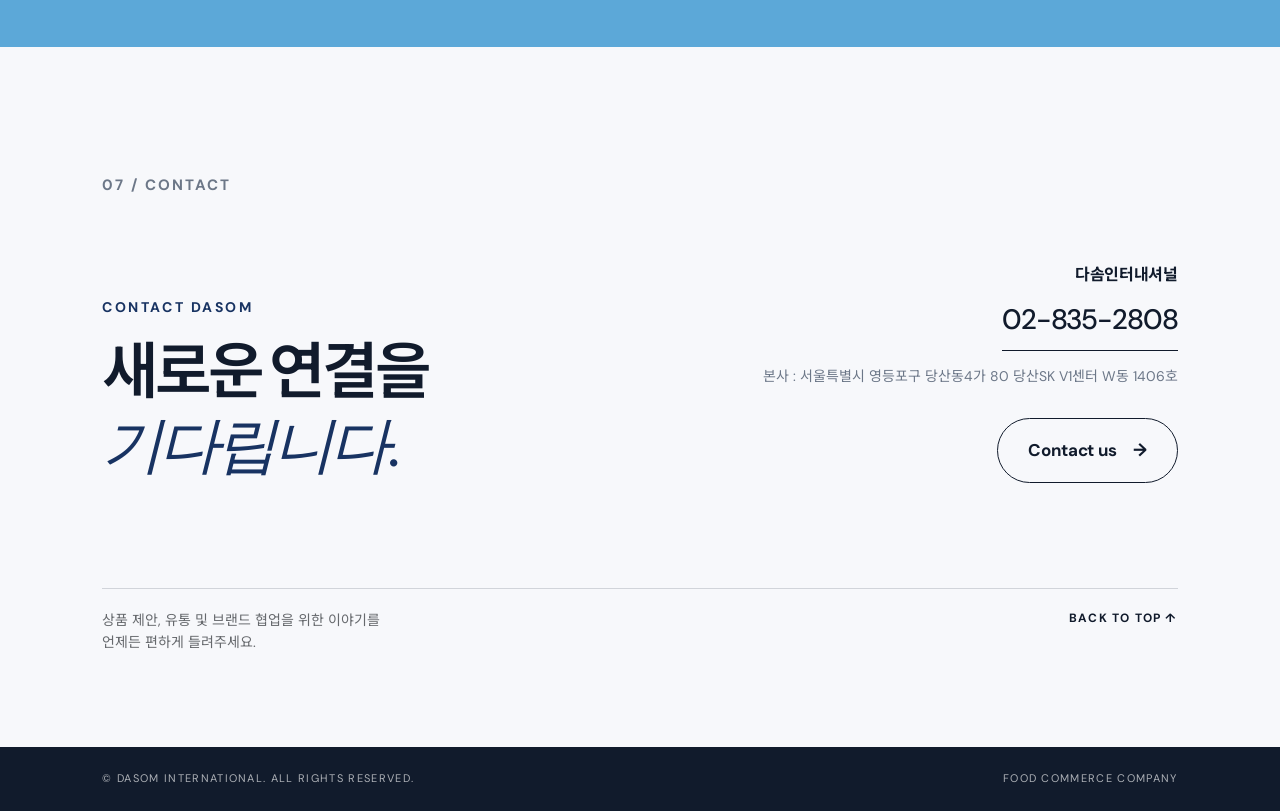
==== commit d8810f62: "Update index.html" ====
--- a/index.html
+++ b/index.html
@@ -14,9 +14,9 @@
 <body>
   <a class="skip" href="#main">본문으로 바로가기</a>
   <header class="site-header" id="top">
-    <a class="logo" href="#top" aria-label="DASOM INTERNATIONAL 홈">
-     <a href="index.html"> <img class="logo-img logo-default" src="assets/images/logo-white_02.png" alt="DASOM INTERNATIONAL"></a>
-      <a href="index.html"><img class="logo-img logo-scrolled" src="assets/images/logo-color_02.png" alt="DASOM INTERNATIONAL"></a>
+    <a class="logo" href="index.html" aria-label="DASOM INTERNATIONAL 홈">
+     <img class="logo-img logo-default" src="assets/images/logo-white_02.png" alt="DASOM INTERNATIONAL">
+      <img class="logo-img logo-scrolled" src="assets/images/logo-color_02.png" alt="DASOM INTERNATIONAL">
     </a>
     <button class="menu-toggle" aria-expanded="false" aria-controls="menu"><span></span><span></span><span></span><span class="sr-only">메뉴 열기</span></button>
     <nav id="menu" class="nav" aria-label="주요 메뉴">
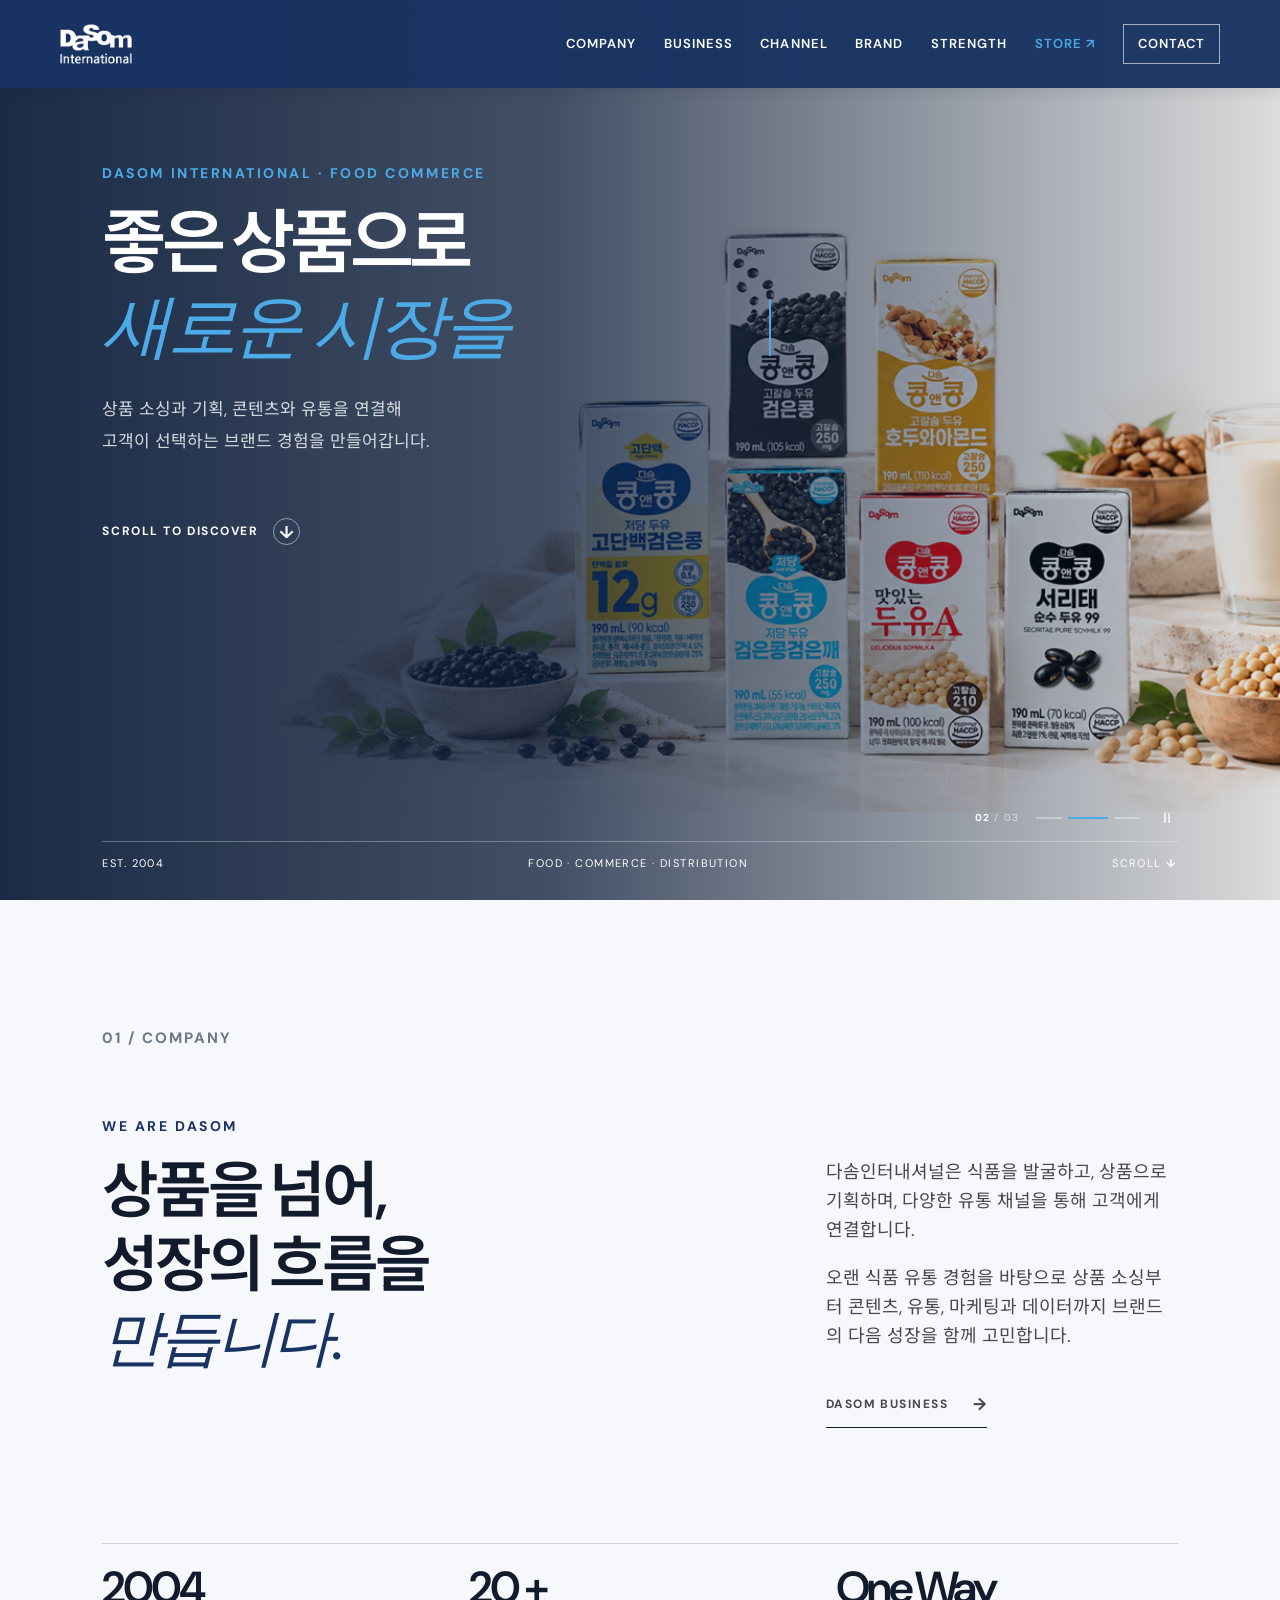
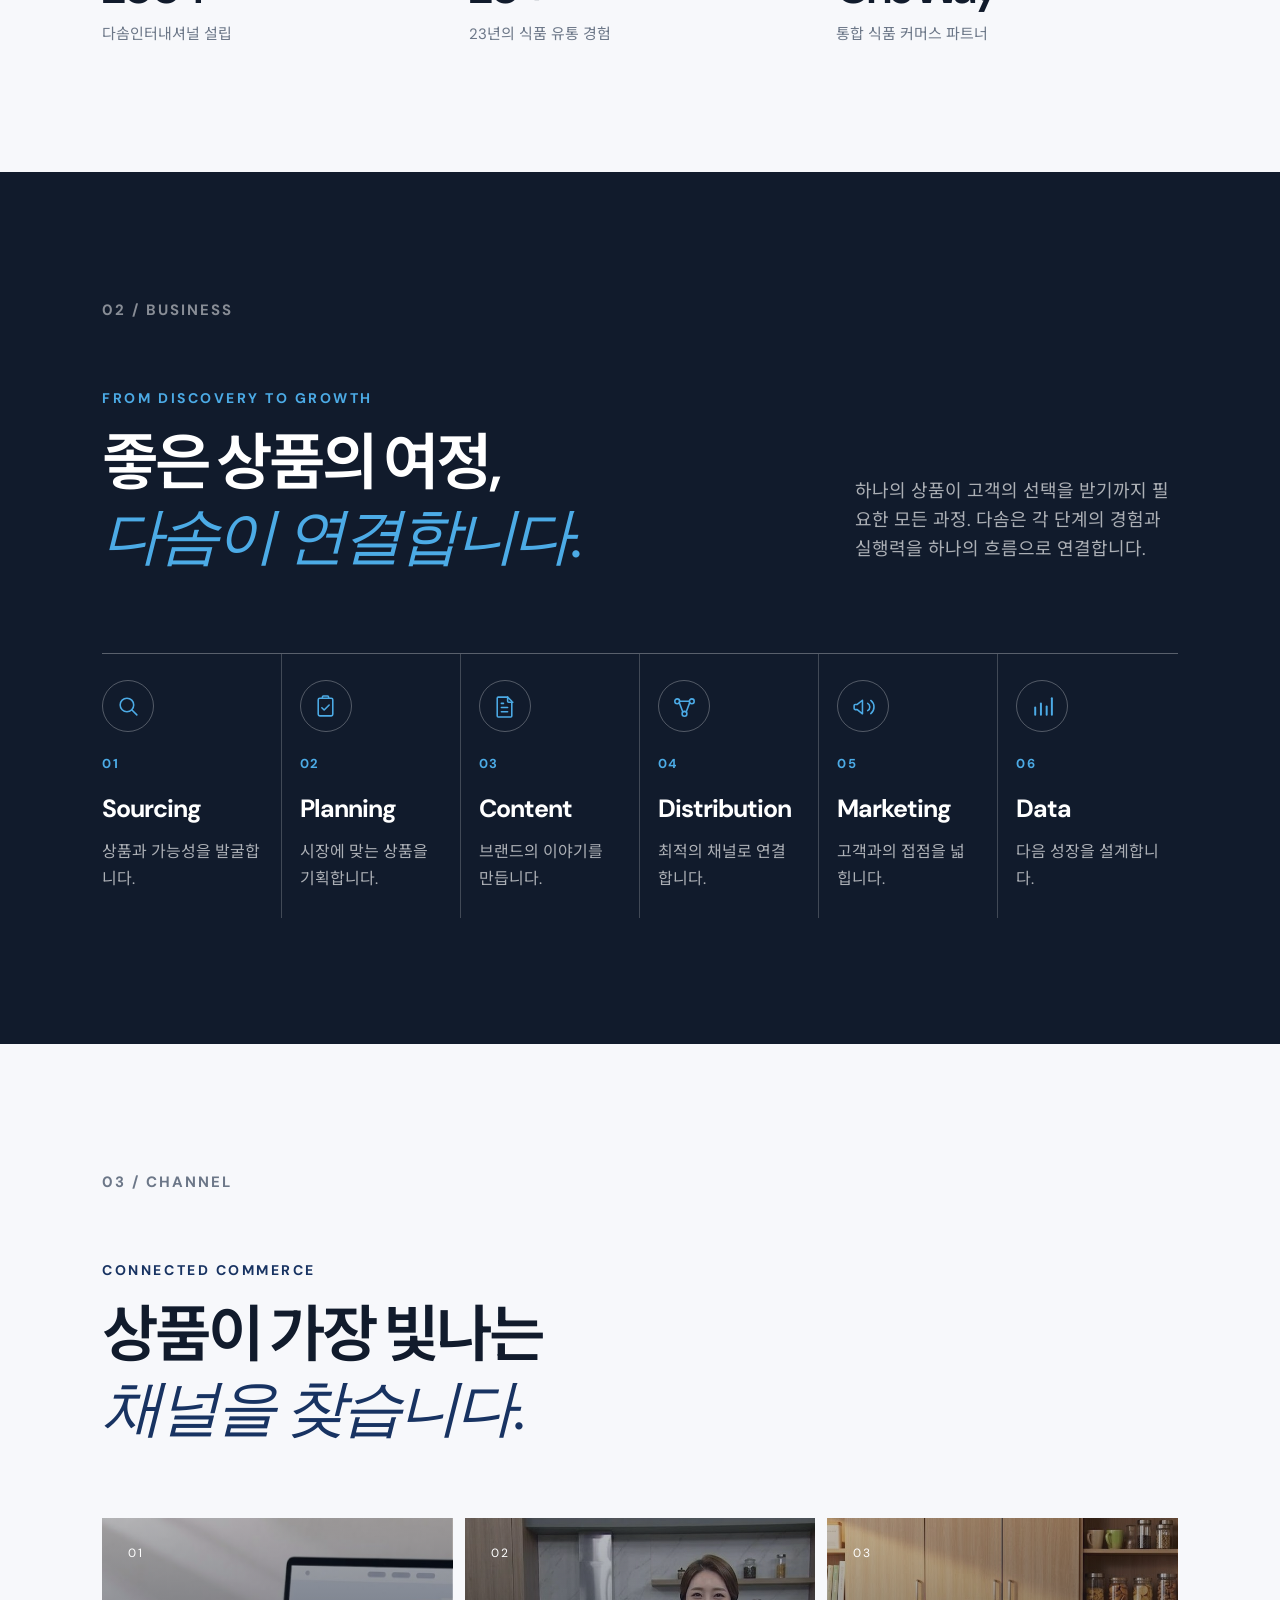
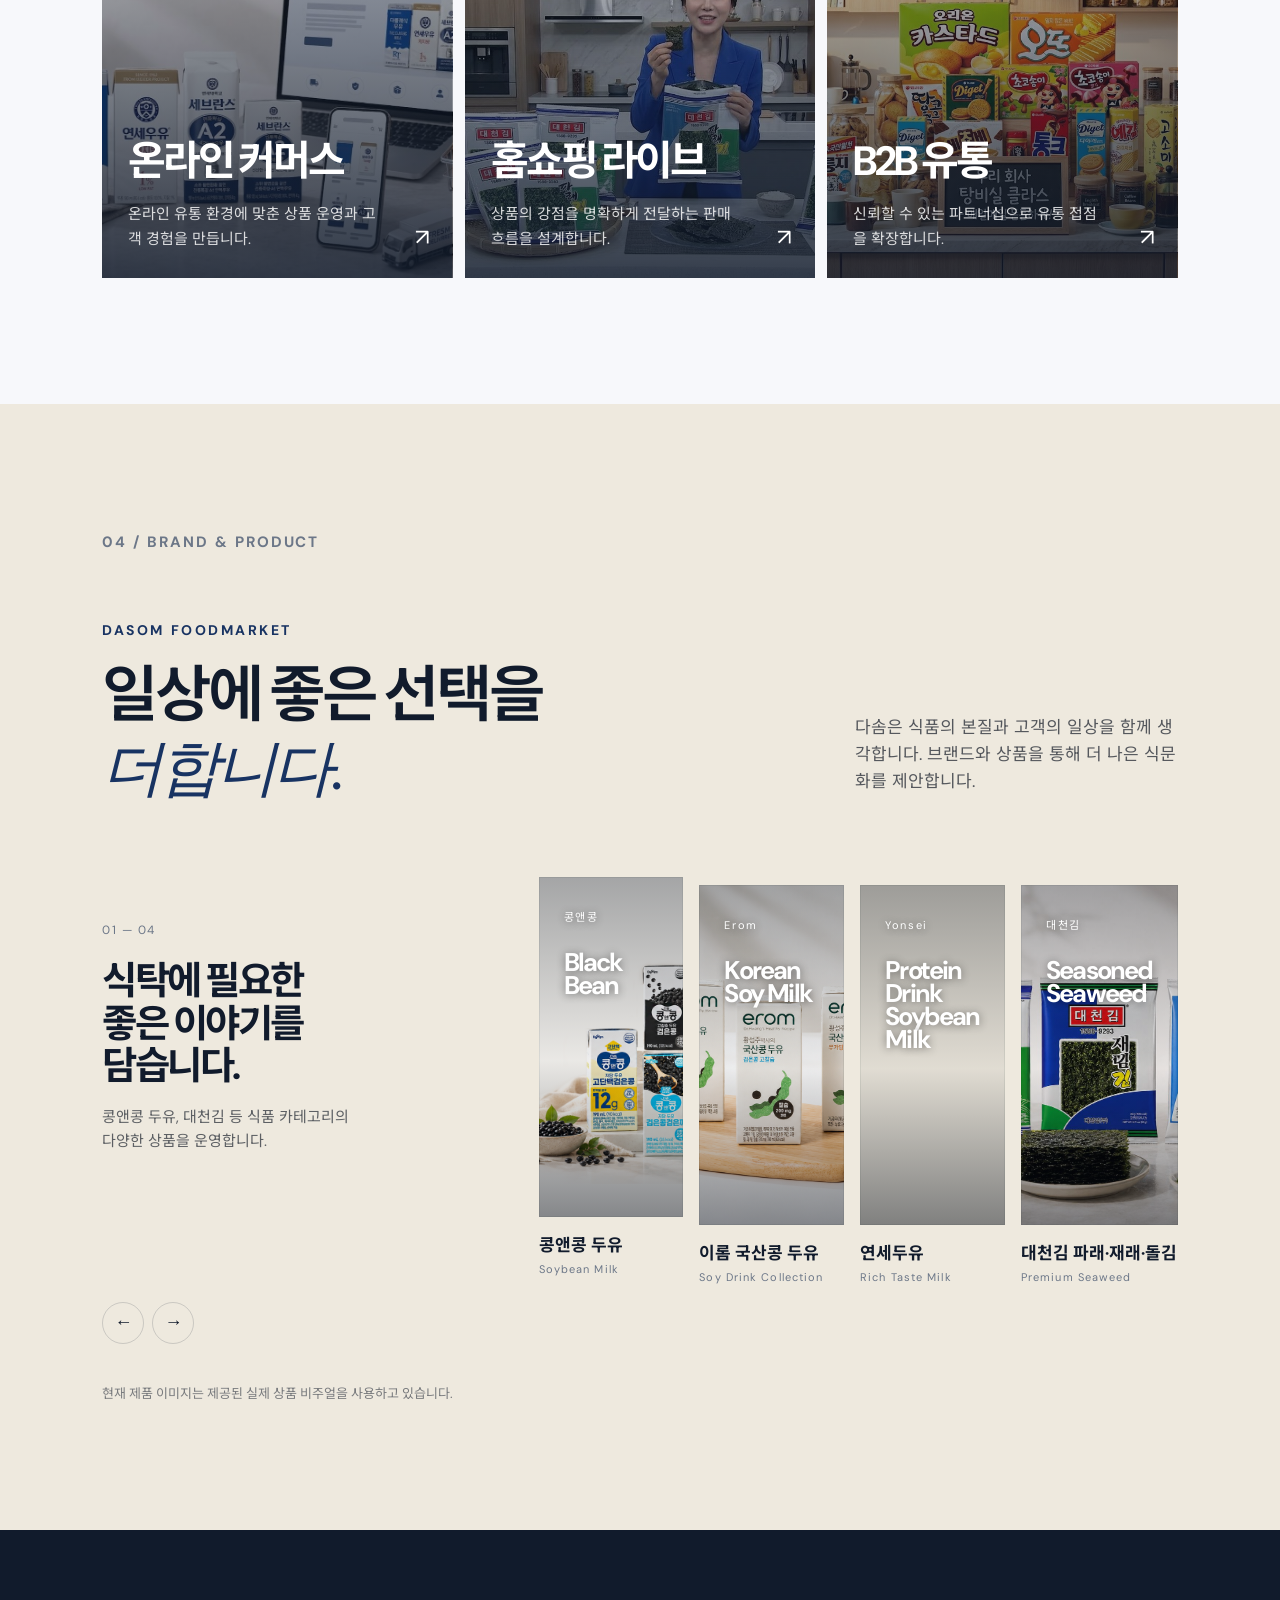
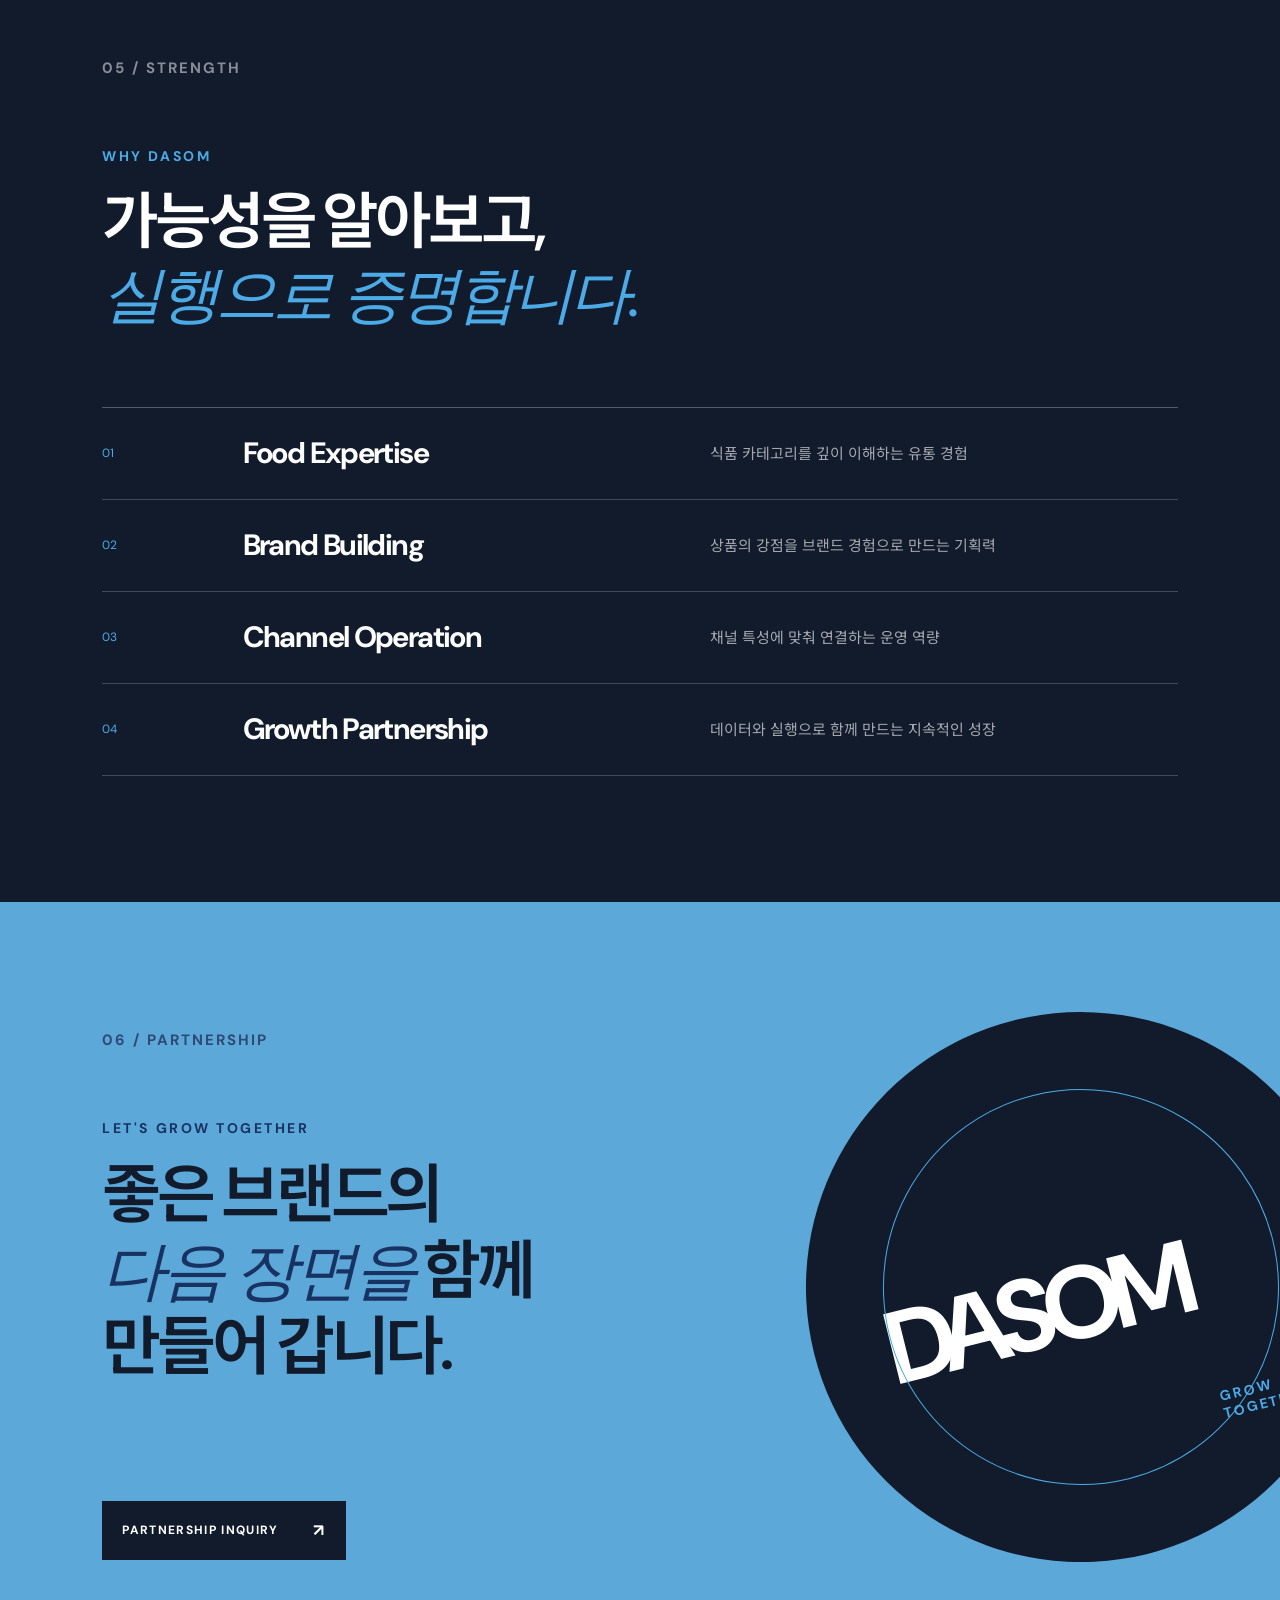
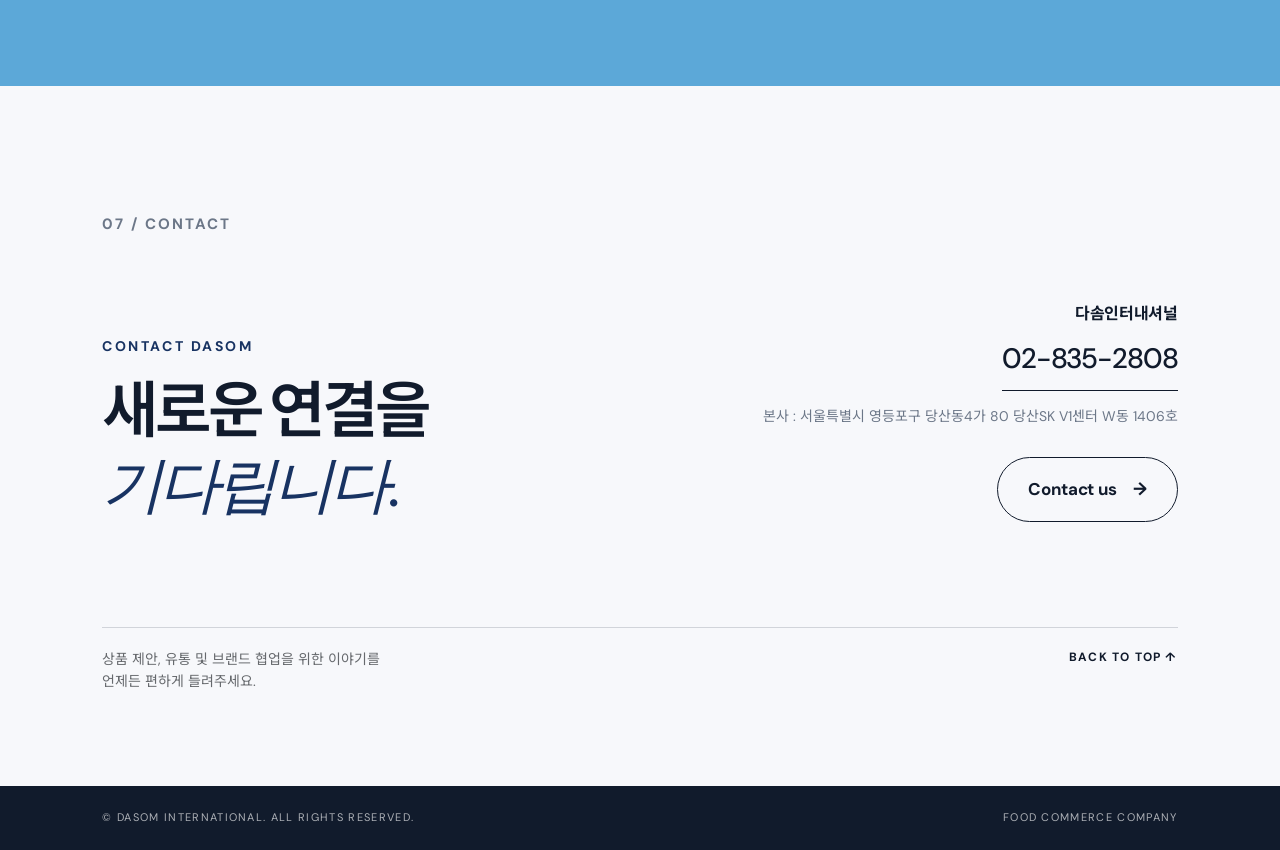
==== commit 3e1aab40: "Add files via upload" ====
--- a/index.html
+++ b/index.html
@@ -8,15 +8,15 @@
   <link rel="preconnect" href="https://fonts.googleapis.com">
   <link rel="preconnect" href="https://fonts.gstatic.com" crossorigin>
   <link href="https://fonts.googleapis.com/css2?family=DM+Sans:wght@400;500;600;700&family=Noto+Sans+KR:wght@400;500;600;700;800&display=swap" rel="stylesheet">
-  <link rel="stylesheet" href="styles_02.css">
-  <link rel="stylesheet" href="header-fix_02.css">
+  <link rel="stylesheet" href="styles.css">
+  <link rel="stylesheet" href="header-fix.css">
 </head>
 <body>
   <a class="skip" href="#main">본문으로 바로가기</a>
   <header class="site-header" id="top">
     <a class="logo" href="index.html" aria-label="DASOM INTERNATIONAL 홈">
-     <img class="logo-img logo-default" src="assets/images/logo-white_02.png" alt="DASOM INTERNATIONAL">
-      <img class="logo-img logo-scrolled" src="assets/images/logo-color_02.png" alt="DASOM INTERNATIONAL">
+      <img class="logo-img logo-default" src="assets/images/logo-white.png" alt="DASOM INTERNATIONAL">
+      <img class="logo-img logo-scrolled" src="assets/images/logo-color.png" alt="DASOM INTERNATIONAL">
     </a>
     <button class="menu-toggle" aria-expanded="false" aria-controls="menu"><span></span><span></span><span></span><span class="sr-only">메뉴 열기</span></button>
     <nav id="menu" class="nav" aria-label="주요 메뉴">
@@ -57,7 +57,7 @@
         <div><p class="eyebrow">WE ARE DASOM</p><h2>상품을 넘어,<br>성장의 흐름을<br><em>만듭니다.</em></h2></div>
         <div class="company-text"><p>다솜인터내셔널은 식품을 발굴하고, 상품으로 기획하며, 다양한 유통 채널을 통해 고객에게 연결합니다.</p><p>오랜 식품 유통 경험을 바탕으로 상품 소싱부터 콘텐츠, 유통, 마케팅과 데이터까지 브랜드의 다음 성장을 함께 고민합니다.</p><a class="text-link" href="#business">DASOM BUSINESS <span>→</span></a></div>
       </div>
-      <div class="company-stats"><div><strong>2004</strong><span>다솜인터내셔널 설립</span></div><div><strong>23년의<span></span></strong><span>식품 유통 경험</span></div><div><strong>One Way</strong><span>통합 식품 커머스 파트너</span></div></div>
+      <div class="company-stats"><div><strong>2004</strong><span>다솜인터내셔널 설립</span></div><div><strong>20 +</strong><span>23년의 식품 유통 경험</span></div><div><strong>One Way</strong><span>통합 식품 커머스 파트너</span></div></div>
     </section>
 
     <section class="business section dark" id="business">
@@ -84,7 +84,7 @@
       <div class="brand-heading"><div><p class="eyebrow">DASOM FOODMARKET</p><h2>일상에 좋은 선택을<br><em>더합니다.</em></h2></div><p>다솜은 식품의 본질과 고객의 일상을 함께 생각합니다. 브랜드와 상품을 통해 더 나은 식문화를 제안합니다.</p></div>
       <div class="product-stage">
         <div class="product-copy"><span class="product-number">01 — 04</span><h3>식탁에 필요한<br>좋은 이야기를<br>담습니다.</h3><p>콩앤콩 두유, 대천김 등 식품 카테고리의 다양한 상품을 운영합니다.</p><a class="store-link" href="https://smartstore.naver.com/dasomshop" target="_blank" rel="noopener noreferrer">다솜 스마트스토어 바로가기 <span>↗</span></a><div class="stage-controls"><button class="stage-prev" aria-label="이전 상품">←</button><button class="stage-next" aria-label="다음 상품">→</button></div></div>
-        <div class="products" aria-live="polite"><article class="product-item active"><div class="product-art soy"><span>콩앤콩</span><b>BLACK<br>BEAN</b><i></i></div><h4>콩앤콩 검은콩 두유</h4><p>LOW SUGAR SOY DRINK</p></article><article class="product-item"><div class="product-art erom-product"><span>EROM</span><b>KOREAN<br>SOY MILK</b><i></i></div><h4>이롬 국산콩 두유</h4><p>SOY DRINK COLLECTION</p></article><article class="product-item"><div class="product-art milk-product"><span>YONSEI</span><b>protein Drink<br>soybean milk</b><i></i></div><h4>연세두유</h4><p>RICH TASTE MILK</p></article><article class="product-item"><div class="product-art gim-product"><span>대천김</span><b>SEASONED<br>SEAWEED</b><i></i></div><h4>대천김 파래·재래·돌김</h4><p>PREMIUM SEAWEED</p></article></div>
+        <div class="products" aria-live="polite"><article class="product-item active"><div class="product-art soy"><span>콩앤콩</span><b>Black<br>Bean</b><i></i></div><h4>콩앤콩 두유</h4><p>Soybean Milk</p></article><article class="product-item"><div class="product-art erom-product"><span>Erom</span><b>Korean<br>Soy Milk</b><i></i></div><h4>이롬 국산콩 두유</h4><p>Soy Drink Collection</p></article><article class="product-item"><div class="product-art milk-product"><span>Yonsei</span><b>Protein Drink<br>Soybean Milk</b><i></i></div><h4>연세두유</h4><p>Rich Taste Milk</p></article><article class="product-item"><div class="product-art gim-product"><span>대천김</span><b>Seasoned<br>Seaweed</b><i></i></div><h4>대천김 파래·재래·돌김</h4><p>Premium Seaweed</p></article></div>
       </div>
       <p class="asset-note">현재 제품 이미지는 제공된 실제 상품 비주얼을 사용하고 있습니다.</p>
     </section>
@@ -97,17 +97,17 @@
 
     <section class="partnership section" id="partnership">
       <div class="section-label">06 / PARTNERSHIP</div>
-      <div class="partnership-inner"><p class="eyebrow">LET'S GROW TOGETHER</p><h2>좋은 브랜드의<br><em>다음 장면을</em> 함께<br>만들어 갑니다.</h2><p>새로운 상품, 브랜드, 유통에 관한 이야기를 들려주세요.<br>다솜은 좋은 가능성이 더 멀리 갈 수 있도록 함께합니다.</p><a class="button" href="contact_02.html">PARTNERSHIP INQUIRY <span>↗</span></a></div>
+      <div class="partnership-inner"><p class="eyebrow">LET'S GROW TOGETHER</p><h2>좋은 브랜드의<br><em>다음 장면을</em> 함께<br>만들어 갑니다.</h2><p>새로운 상품, 브랜드, 유통에 관한 이야기를 들려주세요.<br>다솜은 좋은 가능성이 더 멀리 갈 수 있도록 함께합니다.</p><a class="button" href="contact.html">PARTNERSHIP INQUIRY <span>↗</span></a></div>
       <div class="partner-orb" aria-hidden="true"><span>DASOM</span><i></i><b>GROW<br>TOGETHER</b></div>
     </section>
 
     <section class="contact section" id="contact">
       <div class="section-label">07 / CONTACT</div>
-      <div class="contact-main"><div><p class="eyebrow">CONTACT DASOM</p><h2>새로운 연결을<br><em>기다립니다.</em></h2></div><div class="contact-details"><p class="contact-company">다솜인터내셔널</p><a class="contact-email" href="tel:0283528808">02-835-2808</a><p class="contact-address">본사 : 서울특별시 영등포구 당산동4가 80 당산SK V1센터 W동 1406호</p><a href="contact_02.html" class="contact-cta">Contact us <span>→</span></a></div></div>
+      <div class="contact-main"><div><p class="eyebrow">CONTACT DASOM</p><h2>새로운 연결을<br><em>기다립니다.</em></h2></div><div class="contact-details"><p class="contact-company">다솜인터내셔널</p><a class="contact-email" href="tel:0283528808">02-835-2808</a><p class="contact-address">본사 : 서울특별시 영등포구 당산동4가 80 당산SK V1센터 W동 1406호</p><a href="contact.html" class="contact-cta">Contact us <span>→</span></a></div></div>
       <div class="contact-bottom"><p>상품 제안, 유통 및 브랜드 협업을 위한 이야기를<br>언제든 편하게 들려주세요.</p><a href="#top" class="back-top">BACK TO TOP ↑</a></div>
     </section>
   </main>
   <footer><span>© DASOM INTERNATIONAL. ALL RIGHTS RESERVED.</span><span>FOOD COMMERCE COMPANY</span></footer>
-  <script src="script_02.js"></script>
+  <script src="script.js"></script>
 </body>
 </html>
--- a/styles.css
+++ b/styles.css
@@ -0,0 +1,1034 @@
+:root {
+  --ink: #111b2c;
+  --green: #183362;
+  --lime: #4cabe6;
+  --sand: #e8ecf1;
+  --paper: #f7f8fb;
+  --cream: #ccd6e2;
+  --muted: #6c7788;
+  --line: rgba(17,27,44,.16);
+  --font: 'DM Sans','Noto Sans KR',sans-serif
+}
+* {
+  box-sizing: border-box
+}
+html {
+  scroll-behavior: smooth
+}
+body {
+  margin: 0;
+  background: var(--paper);
+  color: var(--ink);
+  font-family: var(--font);
+  font-size: 17px;
+  line-height: 1.6
+}
+a {
+  color: inherit;
+  text-decoration: none
+}
+.skip {
+  position: fixed;
+  left: -999px
+}
+.skip:focus {
+  left: 12px;
+  top: 12px;
+  z-index: 100;
+  background: #fff;
+  padding: 10px
+}
+.site-header {
+  height: 88px;
+  display: flex;
+  align-items: center;
+  justify-content: space-between;
+  padding: 0 4.7vw;
+  position: absolute;
+  z-index: 20;
+  width: 100%;
+  color: #fff
+}
+.logo {
+  display: flex;
+  gap: 9px;
+  align-items: center;
+  font-size: 11px;
+  line-height: 1.05;
+  letter-spacing: .15em;
+  font-weight: 600
+}
+.logo b {
+  font-size: 8px;
+  letter-spacing: .16em
+}
+.logo-mark {
+  display: grid;
+  place-items: center;
+  width: 30px;
+  height: 30px;
+  border: 1px solid currentColor;
+  border-radius: 50%;
+  font-size: 16px;
+  font-family: Georgia,serif
+}
+.nav {
+  display: flex;
+  align-items: center;
+  gap: 2.15vw;
+  font-size: 13px;
+  letter-spacing: .08em;
+  font-weight: 600
+}
+.nav a {
+  transition: opacity .2s
+}
+.nav a:hover {
+  opacity: .6
+}
+.nav-contact {
+  padding: 9px 14px;
+  border: 1px solid rgba(255,255,255,.6)
+}
+.menu-toggle {
+  display: none
+}
+.hero {
+  min-height: 760px;
+  height: 100vh;
+  max-height: 930px;
+  background: var(--green);
+  color: #fff;
+  position: relative;
+  overflow: hidden;
+  padding: clamp(130px,18vh,170px) 8vw 88px
+}
+.hero-copy {
+  position: relative;
+  z-index: 2
+}
+.eyebrow {
+  font-size: 14px;
+  letter-spacing: .18em;
+  font-weight: 700;
+  margin: 0 0 18px;
+  color: var(--green)
+}
+.eyebrow.light {
+  color: var(--lime)
+}
+h1,h2,h3,h4,p {
+  margin-top: 0
+}
+h1 {
+  font-size: clamp(46px,5.45vw,82px);
+  line-height: 1.19;
+  letter-spacing: -.065em;
+  font-weight: 600;
+  margin: 0 0 26px
+}
+h1 em,h2 em {
+  font-family: Georgia,'Noto Serif KR',serif;
+  font-weight: 400
+}
+h1 em {
+  color: var(--lime)
+}
+.hero-description {
+  font-size: 17px;
+  line-height: 1.85;
+  color: rgba(255,255,255,.8)
+}
+.round-link {
+  display: inline-flex;
+  gap: 15px;
+  align-items: center;
+  margin-top: 44px;
+  font-size: 12px;
+  letter-spacing: .13em;
+  font-weight: 700
+}
+.round-link span {
+  border: 1px solid rgba(255,255,255,.5);
+  border-radius: 50%;
+  width: 27px;
+  height: 27px;
+  display: grid;
+  place-items: center;
+  font-size: 17px
+}
+.hero-visual {
+  position: absolute;
+  width: min(55vw,760px);
+  height: 100%;
+  right: 1vw;
+  top: 0
+}
+.sun {
+  position: absolute;
+  width: min(28vw,410px);
+  aspect-ratio: 1;
+  border-radius: 50%;
+  background: var(--lime);
+  right: 8%;
+  top: 18%
+}
+.arch {
+  position: absolute;
+  border: 1px solid rgba(255,255,255,.22);
+  width: min(44vw,600px);
+  height: min(44vw,600px);
+  border-radius: 50%;
+  right: -7%;
+  top: 21%
+}
+.arch-two {
+  width: min(31vw,430px);
+  height: min(31vw,430px);
+  right: 2%;
+  top: 29%
+}
+.package {
+  position: absolute;
+  color: var(--ink);
+  box-shadow: 20px 30px 45px rgba(10,30,19,.22);
+  z-index: 3;
+  transform: rotate(-7deg);
+  overflow: hidden
+}
+.package small {
+  display: block;
+  font-size: 10px;
+  letter-spacing: .12em;
+  margin-bottom: 35px
+}
+.package strong {
+  font-size: clamp(23px,2.4vw,38px);
+  line-height: .92;
+  letter-spacing: -.06em
+}
+.package-tall {
+  width: clamp(160px,20vw,275px);
+  height: clamp(290px,38vw,470px);
+  background: #f3ebd8;
+  right: 24%;
+  top: 28%;
+  padding: 32px;
+  display: flex;
+  flex-direction: column
+}
+.package-tall i {
+  width: 160%;
+  height: 34%;
+  background: var(--lime);
+  border-radius: 50%;
+  position: absolute;
+  bottom: -15%;
+  left: -23%
+}
+.package-short {
+  background: #d7bd86;
+  width: clamp(150px,17vw,235px);
+  height: clamp(190px,24vw,310px);
+  right: 1%;
+  bottom: 8%;
+  padding: 24px;
+  transform: rotate(10deg)
+}
+.leaf {
+  position: absolute;
+  background: #0e2245;
+  width: 110px;
+  height: 55px;
+  border-radius: 100% 0 100% 0;
+  z-index: 4
+}
+.leaf-one {
+  right: 42%;
+  bottom: 15%;
+  transform: rotate(15deg)
+}
+.leaf-two {
+  right: 8%;
+  top: 21%;
+  transform: rotate(145deg);
+  width: 75px;
+  height: 38px
+}
+.hero-footer {
+  position: absolute;
+  left: 8vw;
+  right: 8vw;
+  bottom: 27px;
+  display: flex;
+  justify-content: space-between;
+  border-top: 1px solid rgba(255,255,255,.3);
+  padding-top: 13px;
+  font-size: 11px;
+  letter-spacing: .13em;
+  z-index: 5
+}
+.section {
+  padding: 126px 8vw;
+  position: relative
+}
+.section-label {
+  font-size: 15px;
+  letter-spacing: .13em;
+  font-weight: 700;
+  color: var(--muted);
+  margin-bottom: 65px
+}
+.company-grid {
+  display: grid;
+  grid-template-columns: 1.1fr .65fr;
+  gap: 10vw
+}
+.company h2,.business h2,.channel h2,.brand h2,.strength h2,.partnership h2,.contact h2 {
+  font-size: clamp(42px,4.8vw,68px);
+  line-height: 1.19;
+  letter-spacing: -.065em;
+  margin-bottom: 0;
+  font-weight: 600
+}
+.company h2 em,.channel h2 em,.brand h2 em,.strength h2 em,.partnership h2 em,.contact h2 em {
+  color: var(--green)
+}
+.company-text {
+  padding-top: 43px;
+  font-size: 18px;
+  color: #46494f
+}
+.company-text p {
+  margin-bottom: 20px
+}
+.text-link {
+  display: inline-flex;
+  align-items: center;
+  gap: 25px;
+  margin-top: 20px;
+  border-bottom: 1px solid var(--ink);
+  padding-bottom: 9px;
+  font-size: 12px;
+  font-weight: 700;
+  letter-spacing: .12em
+}
+.text-link span {
+  font-size: 17px
+}
+.company-stats {
+  display: grid;
+  grid-template-columns: repeat(3,1fr);
+  border-top: 1px solid var(--line);
+  margin-top: 115px;
+  padding-top: 22px;
+  gap: 25px
+}
+.company-stats strong {
+  display: block;
+  font-size: clamp(32px,3.5vw,49px);
+  letter-spacing: -.07em;
+  line-height: 1;
+  font-weight: 600
+}
+.company-stats strong span {
+  font-size: .55em
+}
+.company-stats span {
+  display: block;
+  margin-top: 11px;
+  color: var(--muted);
+  font-size: 15px
+}
+.dark {
+  background: var(--ink);
+  color: #fff
+}
+.dark .section-label {
+  color: rgba(255,255,255,.5)
+}
+.business-head {
+  display: flex;
+  justify-content: space-between;
+  align-items: flex-end
+}
+.business h2,.strength h2 {
+  color: #fff
+}
+.business h2 em,.strength h2 em {
+  color: var(--lime)
+}
+.business-head>p {
+  width: 30%;
+  color: rgba(255,255,255,.65);
+  margin: 0 0 10px;
+  font-size: 18px
+}
+.flow {
+  display: grid;
+  grid-template-columns: repeat(6,1fr);
+  margin-top: 80px;
+  border-top: 1px solid rgba(255,255,255,.3)
+}
+.flow article {
+  padding: 26px 18px 10px 0;
+  border-right: 1px solid rgba(255,255,255,.2);
+  min-height: 240px
+}
+.flow article+article {
+  padding-left: 18px
+}
+.flow article:last-child {
+  border: 0
+}
+.flow-icon {
+  display: flex;
+  align-items: center;
+  justify-content: center;
+  width: 52px;
+  height: 52px;
+  border: 1px solid rgba(255,255,255,.28);
+  border-radius: 50%;
+  color: var(--lime)
+}
+.flow-icon svg {
+  width: 25px;
+  height: 25px
+}
+.flow b {
+  display: block;
+  font-size: 13px;
+  color: var(--lime);
+  letter-spacing: .1em;
+  margin-top: 22px
+}
+.flow h3 {
+  font-size: 25px;
+  margin: 14px 0 10px;
+  letter-spacing: -.04em
+}
+.flow p {
+  font-size: 16px;
+  color: rgba(255,255,255,.65);
+  line-height: 1.65
+}
+.channel-intro {
+  margin-left: 0;
+  }
+.channel-grid {
+  display: grid;
+  grid-template-columns: 1fr 1fr 1fr;
+  gap: 12px;
+  margin-top: 72px
+}
+.channel-card {
+  min-height: 360px;
+  padding: 26px;
+  display: flex;
+  flex-direction: column;
+  position: relative
+}
+.channel-card span {
+  font-size: 12px;
+  letter-spacing: .15em
+}
+.channel-card h3 {
+  font-size: clamp(31px,3.2vw,44px);
+  line-height: .94;
+  letter-spacing: -.075em;
+  margin: auto 0 22px
+}
+.channel-card p {
+  font-size: 15px;
+  line-height: 1.65;
+  width: 85%;
+  margin-bottom: 0
+}
+.channel-card i {
+  font-style: normal;
+  position: absolute;
+  right: 24px;
+  bottom: 22px;
+  font-size: 23px
+}
+.card-green {
+  background: var(--green);
+  color: #fff
+}
+.card-cream {
+  background: #d8caa9
+}
+.card-ink {
+  background: #a8c4a0
+}
+.brand {
+  background: #eee9de
+}
+.brand-heading {
+  display: flex;
+  justify-content: space-between;
+  align-items: flex-end
+}
+.brand-heading>p {
+  width: 30%;
+  margin: 0 0 10px;
+  color: #55585d
+}
+.product-stage {
+  display: grid;
+  grid-template-columns: .72fr 1.28fr;
+  gap: 6vw;
+  margin-top: 80px
+}
+.product-copy {
+  padding-top: 30px
+}
+.product-number {
+  font-size: 12px;
+  letter-spacing: .12em;
+  color: var(--muted)
+}
+.product-copy h3 {
+  font-size: clamp(29px,3vw,42px);
+  letter-spacing: -.065em;
+  line-height: 1.1;
+  margin: 18px 0
+}
+.product-copy p {
+  color: #5c5f63;
+  font-size: 15px;
+  max-width: 260px
+}
+.store-link {
+  display: inline-flex;
+  align-items: center;
+  gap: 14px;
+  margin-top: 24px;
+  background: var(--ink);
+  color: #fff;
+  padding: 17px 26px;
+  font-size: 18px;
+  font-weight: 700;
+  letter-spacing: .02em;
+  border-radius: 2px;
+  transition: opacity .2s
+}
+.store-link:hover { opacity: .85 }
+.store-link span { font-size: 21px }
+.stage-controls {
+  display: flex;
+  gap: 8px;
+  margin-top: 42px
+}
+.stage-controls button {
+  background: transparent;
+  border: 1px solid var(--line);
+  width: 42px;
+  height: 42px;
+  border-radius: 50%;
+  color: var(--ink);
+  cursor: pointer;
+  font-size: 18px
+}
+.products {
+  display: grid;
+  grid-template-columns: repeat(4,1fr);
+  gap: 16px;
+  align-items: start
+}
+.product-item {
+  transition: opacity .3s,transform .3s
+}
+.product-art {
+  height: 340px;
+  padding: 25px;
+  position: relative;
+  overflow: hidden;
+  box-shadow: inset 0 0 0 1px rgba(23,43,33,.08)
+}
+.product-art span {
+  font-size: 11px;
+  letter-spacing: .15em;
+  position: relative;
+  z-index: 2
+}
+.product-art b {
+  display: block;
+  position: relative;
+  z-index: 2;
+  font-size: clamp(20px,2vw,28px);
+  letter-spacing: -.07em;
+  line-height: .9;
+  margin-top: 22px
+}
+.product-art i {
+  position: absolute;
+  width: 150%;
+  aspect-ratio: 1;
+  border-radius: 50%;
+  bottom: -28%;
+  left: -25%
+}
+.soy {
+  background: #e9e2d2;
+  color: #422a1a
+}
+.soy i {
+  background: #4d2a1f
+}
+.seaweed {
+  background: #d4e0bb;
+  color: #173e29
+}
+.seaweed i {
+  background: #183362
+}
+.nut {
+  background: #d5b37a;
+  color: #4b3217
+}
+.nut i {
+  background: #f3e5c6
+}
+.product-item h4 {
+  font-size: 17px;
+  margin: 15px 0 2px
+}
+.product-item p {
+  font-size: 11px;
+  letter-spacing: .1em;
+  color: var(--muted);
+  margin: 0
+}
+.asset-note {
+  font-size: 13px;
+  color: #797b7e;
+  margin: 40px 0 0
+}
+.asset-note code {
+  font-family: monospace
+}
+.strength-top {
+  margin-left: 0
+}
+.strength-list {
+  margin-top: 75px;
+  border-top: 1px solid rgba(255,255,255,.28)
+}
+.strength-list article {
+  display: grid;
+  grid-template-columns: .3fr 1fr 1fr;
+  align-items: center;
+  padding: 22px 0;
+  border-bottom: 1px solid rgba(255,255,255,.2)
+}
+.strength-list span {
+  color: var(--lime);
+  font-size: 12px
+}
+.strength-list h3 {
+  font-size: clamp(24px,2.3vw,32px);
+  margin: 0;
+  letter-spacing: -.055em
+}
+.strength-list p {
+  margin: 0;
+  color: rgba(255,255,255,.62);
+  font-size: 15px
+}
+.partnership {
+  overflow: hidden;
+  min-height: 680px;
+  background: #5ca8d8;
+  padding-right: 45%;
+  }
+.partnership .section-label {
+  color: #304a76
+}
+.partnership-inner {
+  position: relative;
+  z-index: 2
+}
+.partnership h2 {
+  font-size: clamp(46px,5vw,72px)
+}
+.partnership h2 em {
+  color: #183362
+}
+.partnership-inner>p:last-of-type {
+  margin: 25px 0 35px;
+  color: #344158
+}
+.button {
+  display: inline-flex;
+  gap: 35px;
+  align-items: center;
+  background: var(--ink);
+  color: #fff;
+  padding: 16px 20px;
+  font-size: 12px;
+  letter-spacing: .11em;
+  font-weight: 700
+}
+.button span {
+  font-size: 17px
+}
+.partner-orb {
+  position: absolute;
+  width: clamp(360px,43vw,650px);
+  aspect-ratio: 1;
+  right: -6%;
+  top: 14%;
+  border-radius: 50%;
+  background: var(--ink);
+  color: #fff;
+  transform: rotate(-14deg)
+}
+.partner-orb span {
+  font-size: clamp(55px,8vw,120px);
+  letter-spacing: -.1em;
+  position: absolute;
+  top: 38%;
+  left: 13%;
+  font-weight: 700
+}
+.partner-orb i {
+  position: absolute;
+  border: 1px solid var(--lime);
+  width: 72%;
+  aspect-ratio: 1;
+  border-radius: 50%;
+  top: 14%;
+  left: 14%
+}
+.partner-orb b {
+  position: absolute;
+  color: var(--lime);
+  font-size: 14px;
+  letter-spacing: .15em;
+  right: 14%;
+  bottom: 20%;
+  line-height: 1.2
+}
+.contact {
+  padding-bottom: 80px
+}
+.contact-main {
+  display: flex;
+  justify-content: space-between;
+  align-items: flex-end
+}
+.contact-details {
+  text-align: right
+}
+.contact-company {
+  font-size: 16px;
+  font-weight: 700;
+  letter-spacing: -.02em;
+  margin: 0 0 10px
+}
+.contact-company span {
+  font-weight: 500;
+  color: var(--muted)
+}
+.contact-email {
+  display: inline-block;
+  font-size: clamp(20px,2.2vw,30px);
+  font-weight: 500;
+  letter-spacing: -.04em;
+  border-bottom: 1px solid var(--ink);
+  padding-bottom: 8px
+}
+.contact-email span {
+  margin-left: 14px
+}
+.contact-address {
+  font-size: 14px;
+  color: var(--muted);
+  margin: 14px 0 0
+}
+.contact-cta {
+  display: inline-flex;
+  align-items: center;
+  gap: 16px;
+  margin-top: 30px;
+  padding: 17px 30px;
+  border: 1.5px solid var(--ink);
+  border-radius: 999px;
+  font-size: 17px;
+  font-weight: 700;
+  letter-spacing: -.01em;
+  transition: background .2s, color .2s
+}
+.contact-cta span {
+  font-size: 18px
+}
+.contact-cta:hover {
+  background: var(--ink);
+  color: #fff
+}
+.contact-bottom {
+  display: flex;
+  justify-content: space-between;
+  border-top: 1px solid var(--line);
+  padding-top: 20px;
+  margin-top: 105px;
+  font-size: 14px;
+  color: #66696d
+}
+.back-top {
+  font-size: 12px;
+  letter-spacing: .1em;
+  font-weight: 700;
+  color: var(--ink)
+}
+footer {
+  display: flex;
+  justify-content: space-between;
+  padding: 23px 8vw;
+  background: var(--ink);
+  color: rgba(255,255,255,.65);
+  font-size: 11px;
+  letter-spacing: .12em
+}
+
+@media(max-width:760px) {
+  .site-header {
+    height: 70px;
+    padding: 0 6vw
+  }
+  .nav {
+    position: absolute;
+    left: 0;
+    right: 0;
+    top: 70px;
+    background: var(--ink);
+    display: none;
+    padding: 18px 6vw 25px;
+    flex-direction: column;
+    align-items: flex-start;
+    gap: 15px
+  }
+  .nav.open {
+    display: flex
+  }
+  .nav-contact {
+    padding: 0;
+    border: 0
+  }
+  .menu-toggle {
+    display: flex;
+    gap: 4px;
+    flex-direction: column;
+    border: 0;
+    background: transparent;
+    padding: 8px;
+    color: #fff
+  }
+  .menu-toggle span:not(.sr-only) {
+    width: 22px;
+    height: 1px;
+    background: currentColor
+  }
+  .hero {
+    min-height: 700px;
+    height: 760px;
+    max-height: none;
+    padding: 132px 6vw 70px
+  }
+  .hero h1 {
+    font-size: 44px
+  }
+  .hero-description {
+    font-size: 15px;
+    max-width: 275px
+  }
+  .hero-visual {
+    width: 96vw;
+    right: -29vw;
+    opacity: .96
+  }
+  .sun {
+    width: 270px;
+    right: 20%;
+    top: 40%
+  }
+  .arch {
+    width: 410px;
+    height: 410px;
+    right: -6%;
+    top: 41%
+  }
+  .arch-two {
+    width: 295px;
+    height: 295px;
+    right: 6%;
+    top: 48%
+  }
+  .package-tall {
+    width: 174px;
+    height: 287px;
+    right: 25%;
+    top: 47%;
+    padding: 24px
+  }
+  .package-tall small {
+    margin-bottom: 23px
+  }
+  .package-short {
+    width: 130px;
+    height: 190px;
+    bottom: 4%;
+    right: 2%;
+    padding: 18px
+  }
+  .leaf-one {
+    bottom: 11%;
+    right: 45%
+  }
+  .hero-footer span:nth-child(2) {
+    display: none
+  }
+  .section {
+    padding: 85px 6vw
+  }
+  .section-label {
+    font-size: 13px;
+    margin-bottom: 42px
+  }
+  .company-grid,.brand-heading,.business-head,.contact-main {
+    display: block
+  }
+  .company h2,.business h2,.channel h2,.brand h2,.strength h2,.partnership h2,.contact h2 {
+    font-size: 42px
+  }
+  .company-text {
+    padding-top: 30px;
+    font-size: 16px
+  }
+  .company-stats {
+    margin-top: 65px;
+    grid-template-columns: 1fr;
+    gap: 20px
+  }
+  .company-stats div {
+    border-bottom: 1px solid var(--line);
+    padding-bottom: 17px
+  }
+  .business-head>p,.brand-heading>p {
+    width: auto;
+    margin: 30px 0 0;
+    font-size: 15px
+  }
+  .flow {
+    grid-template-columns: repeat(2,1fr);
+    margin-top: 52px
+  }
+  .flow article {
+    min-height: 150px;
+    padding: 18px 12px 10px 0
+  }
+  .flow article:nth-child(2n) {
+    border-right: 0;
+    padding-left: 14px
+  }
+  .flow article+article {
+    padding-left: 14px
+  }
+  .channel-intro,.strength-top {
+    margin-left: 0
+  }
+  .channel-grid {
+    grid-template-columns: 1fr;
+    margin-top: 43px
+  }
+  .channel-card {
+    min-height: 235px
+  }
+  .product-stage {
+    grid-template-columns: 1fr;
+    gap: 25px;
+    margin-top: 48px
+  }
+  .product-copy {
+    padding-top: 0
+  }
+  .stage-controls {
+    margin-top: 22px
+  }
+  .products {
+    grid-template-columns: 1fr;
+    gap: 10px
+  }
+  .product-art {
+    height: 300px;
+    padding: 18px
+  }
+  .asset-note {
+    line-height: 1.7
+  }
+  .strength-list {
+    margin-top: 50px
+  }
+  .strength-list article {
+    grid-template-columns: 35px 1fr;
+    padding: 19px 0
+  }
+  .strength-list p {
+    grid-column: 2;
+    margin-top: 6px;
+    font-size: 14px
+  }
+  .partnership {
+    padding-right: 6vw;
+    min-height: 650px
+  }
+  .partnership-inner {
+    max-width: 360px
+  }
+  .partner-orb {
+    width: 380px;
+    right: -145px;
+    top: auto;
+    bottom: -133px;
+    opacity: .95
+  }
+  .partner-orb span {
+    font-size: 70px;
+    top: 27%;
+    left: 12%
+  }
+  .contact-details {
+    text-align: left;
+    margin-top: 38px
+  }
+  .contact-email {
+    display: inline-block;
+    margin-top: 0;
+    font-size: 20px
+  }
+  .contact-bottom {
+    display: block;
+    margin-top: 65px
+  }
+  .back-top {
+    display: block;
+    margin-top: 25px
+  }
+  footer {
+    padding: 20px 6vw;
+    display: block;
+    line-height: 1.9
+  }
+  footer span {
+    display: block
+  }
+  .sr-only {
+    position: absolute;
+    width: 1px;
+    height: 1px;
+    overflow: hidden;
+    clip: rect(0,0,0,0)
+  }
+  }
+
--- a/header-fix.css
+++ b/header-fix.css
@@ -0,0 +1,83 @@
+/* Fixed navigation: loaded after styles.css to keep the header readable on every section. */
+.site-header {
+  position: fixed;
+  top: 0;
+  left: 0;
+  background: rgba(24, 51, 98, .96);
+  box-shadow: 0 2px 14px rgba(17, 27, 44, .12);
+  backdrop-filter: blur(10px);
+}
+
+.site-header.scrolled {
+  background: rgba(247, 248, 251, .97);
+  color: var(--ink);
+}
+
+.logo { gap: 0; }
+.logo-img { height: 40px; width: auto; display: block; }
+.logo-scrolled { display: none; }
+.site-header.scrolled .logo-default { display: none; }
+.site-header.scrolled .logo-scrolled { display: block; }
+
+.site-header.scrolled .nav-contact { border-color: var(--ink); }
+.nav-store { color: var(--lime); }
+.site-header.scrolled .nav-store { color: var(--green); }
+.section { scroll-margin-top: 88px; }
+
+@media (max-width: 760px) {
+  .logo-img { height: 32px; }
+  .site-header { height: 70px; }
+  .site-header.scrolled .nav { background: var(--paper); }
+  .site-header.scrolled .nav-contact { border-color: transparent; }
+  .nav-store { color:var(--lime); }
+  .menu-toggle { color: currentColor; }
+  .section { scroll-margin-top: 70px; }
+}
+
+/* Hero carousel and motion. Uses the supplied images in assets/images. */
+.hero-slides { position:absolute; inset:0; z-index:0; overflow:hidden; }
+.hero-slide { position:absolute; inset:0; opacity:0; transform:scale(1.06); transition:opacity .85s ease,transform 6.5s ease; background-position:center; background-size:cover; }
+.hero-slide.active { opacity:1; transform:scale(1); }
+.slide-one { background-image:linear-gradient(90deg,rgba(24,51,98,.96) 0%,rgba(24,51,98,.82) 43%,rgba(24,51,98,.13) 100%),url('assets/images/hero-01.jpG'); }
+.slide-two { background-image:linear-gradient(90deg,rgba(15,32,61,.95) 0%,rgba(15,32,61,.78) 43%,rgba(15,32,61,.12) 100%),url('assets/images/beannbean.png'); }
+.slide-three { background-image:linear-gradient(90deg,rgba(24,51,98,.95) 0%,rgba(24,51,98,.78) 43%,rgba(24,51,98,.13) 100%),url('assets/images/hero-03.jpg'); }
+.hero-visual { display:none; }
+.product-art { background-position:center; background-size:cover; color:#fff; isolation:isolate; }
+.product-art::before { content:''; position:absolute; inset:0; z-index:1; background:linear-gradient(180deg,rgba(8,14,24,.35),rgba(8,14,24,.06) 54%,rgba(8,14,24,.48)); }
+.product-art span,.product-art b { text-shadow:0 1px 8px rgba(0,0,0,.45); }
+.product-art i { display:none; }
+.soy { background-image:url('assets/images/beannbean.png'); }
+.erom-product { background-image:url('assets/images/erom.png'); }
+.milk-product { background-image:url('assets/images/hero-01.jpG'); }
+.gim-product { background-image:url('assets/images/daechonkim.jpg'); background-position:center 30%; }
+.card-ink { overflow:hidden; background-image:linear-gradient(180deg,rgba(17,27,44,.25),rgba(17,27,44,.83)),url('assets/images/orion.jpg'); background-size:cover; background-position:center; color:#fff; }
+.card-ink p { color:rgba(255,255,255,.82); }
+.card-green { overflow:hidden; background-image:linear-gradient(180deg,rgba(17,27,44,.3),rgba(17,27,44,.86)),url('assets/images/online-commerce.jpg'); background-size:cover; background-position:center; }
+.card-green p { color:rgba(255,255,255,.82); }
+.card-cream { overflow:hidden; background-image:linear-gradient(180deg,rgba(17,27,44,.28),rgba(17,27,44,.85)),url('assets/images/home-shopping.jpg'); background-size:cover; background-position:center top; color:#fff; }
+.card-cream p { color:rgba(255,255,255,.82); }
+.hero-copy { transition:opacity .45s ease,transform .45s ease; }
+.hero-copy.is-changing { opacity:0; transform:translateY(16px); }
+.hero-copy .hero-description,.hero-copy .round-link { animation:heroTextIn .8s both; }
+.hero-copy .hero-description { animation-delay:.12s; }
+.hero-copy .round-link { animation-delay:.22s; }
+.hero-visual { animation:heroVisualFloat 5.5s ease-in-out infinite; }
+.hero-controls { position:absolute; z-index:6; bottom:67px; right:8vw; display:flex; align-items:center; gap:16px; font-size:10px; letter-spacing:.13em; }
+.hero-count { color:rgba(255,255,255,.65); }.hero-count b { color:#fff; }
+.hero-dots { display:flex; gap:6px; }.hero-dots button { padding:0; border:0; width:26px; height:2px; background:rgba(255,255,255,.35); cursor:pointer; transition:background .2s,width .2s; }.hero-dots button.active { width:40px; background:var(--lime); }
+.hero-pause { border:0; background:transparent; color:#fff; cursor:pointer; font:inherit; font-size:14px; padding:4px; }
+@keyframes heroTextIn { from { opacity:0; transform:translateY(22px); } to { opacity:1; transform:translateY(0); } }
+@keyframes heroVisualFloat { 50% { transform:translateY(-12px); } }
+@media (max-width:760px) { .hero-controls { right:6vw; bottom:55px; gap:10px; }.hero-dots button { width:16px; }.hero-dots button.active { width:28px; }.hero-visual { animation:none; } }
+@media (prefers-reduced-motion:reduce) { .hero-slide,.hero-copy { transition:none; }.hero-copy h1,.hero-copy .hero-description,.hero-copy .round-link,.hero-visual { animation:none; } }
+
+/* Typing reveal for the hero headline. */
+.type-ch { opacity:0; transition:opacity .05s linear; }
+.type-ch.show { opacity:1; }
+.type-caret { display:inline-block; width:2px; height:.82em; background:var(--lime); margin-left:3px; vertical-align:-.08em; animation:caretBlink .9s steps(1) infinite; }
+@keyframes caretBlink { 50% { opacity:0; } }
+
+/* Scroll reveal: content fades and lifts in as it enters view. */
+.reveal { opacity:0; transform:translateY(26px); transition:opacity .7s cubic-bezier(.16,.84,.44,1), transform .7s cubic-bezier(.16,.84,.44,1); }
+.reveal.is-visible { opacity:1; transform:translateY(0); }
+@media (prefers-reduced-motion:reduce) { .type-caret { display:none; } .reveal { transition:none; opacity:1; transform:none; } }
